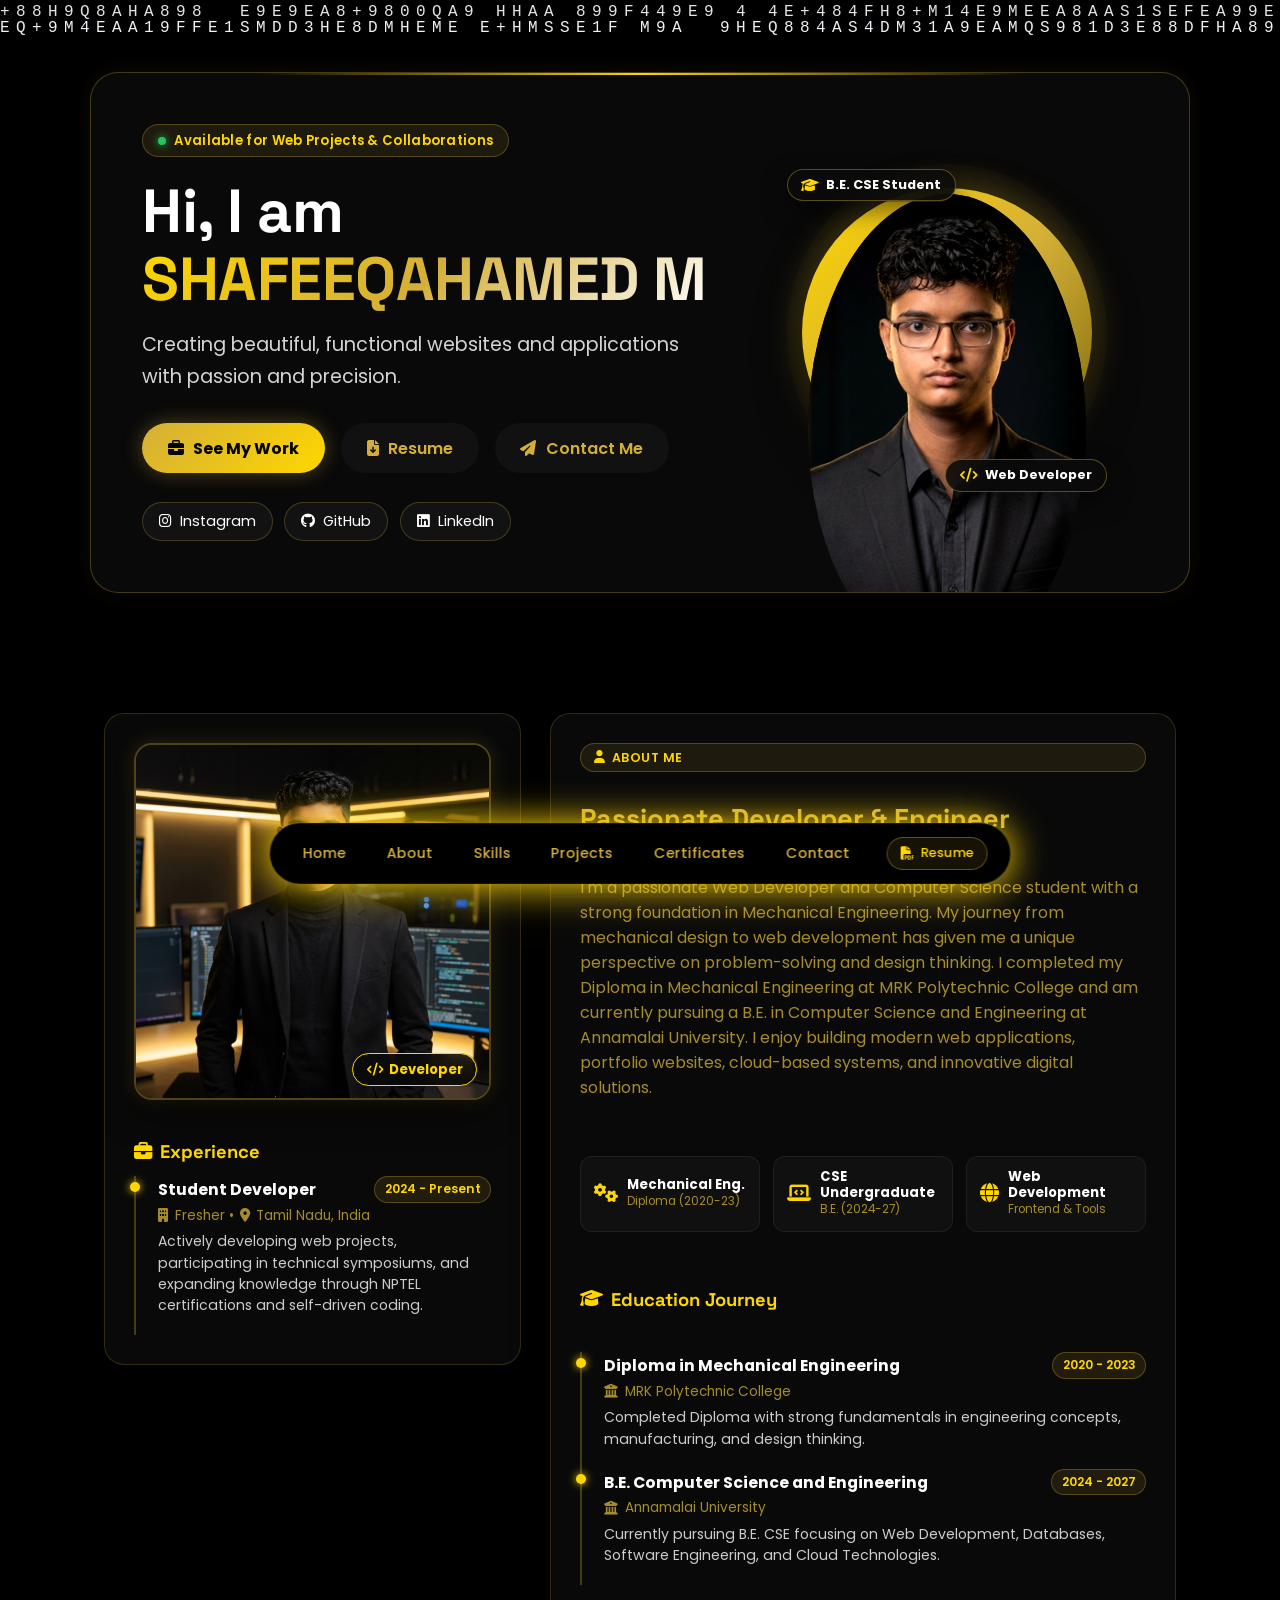
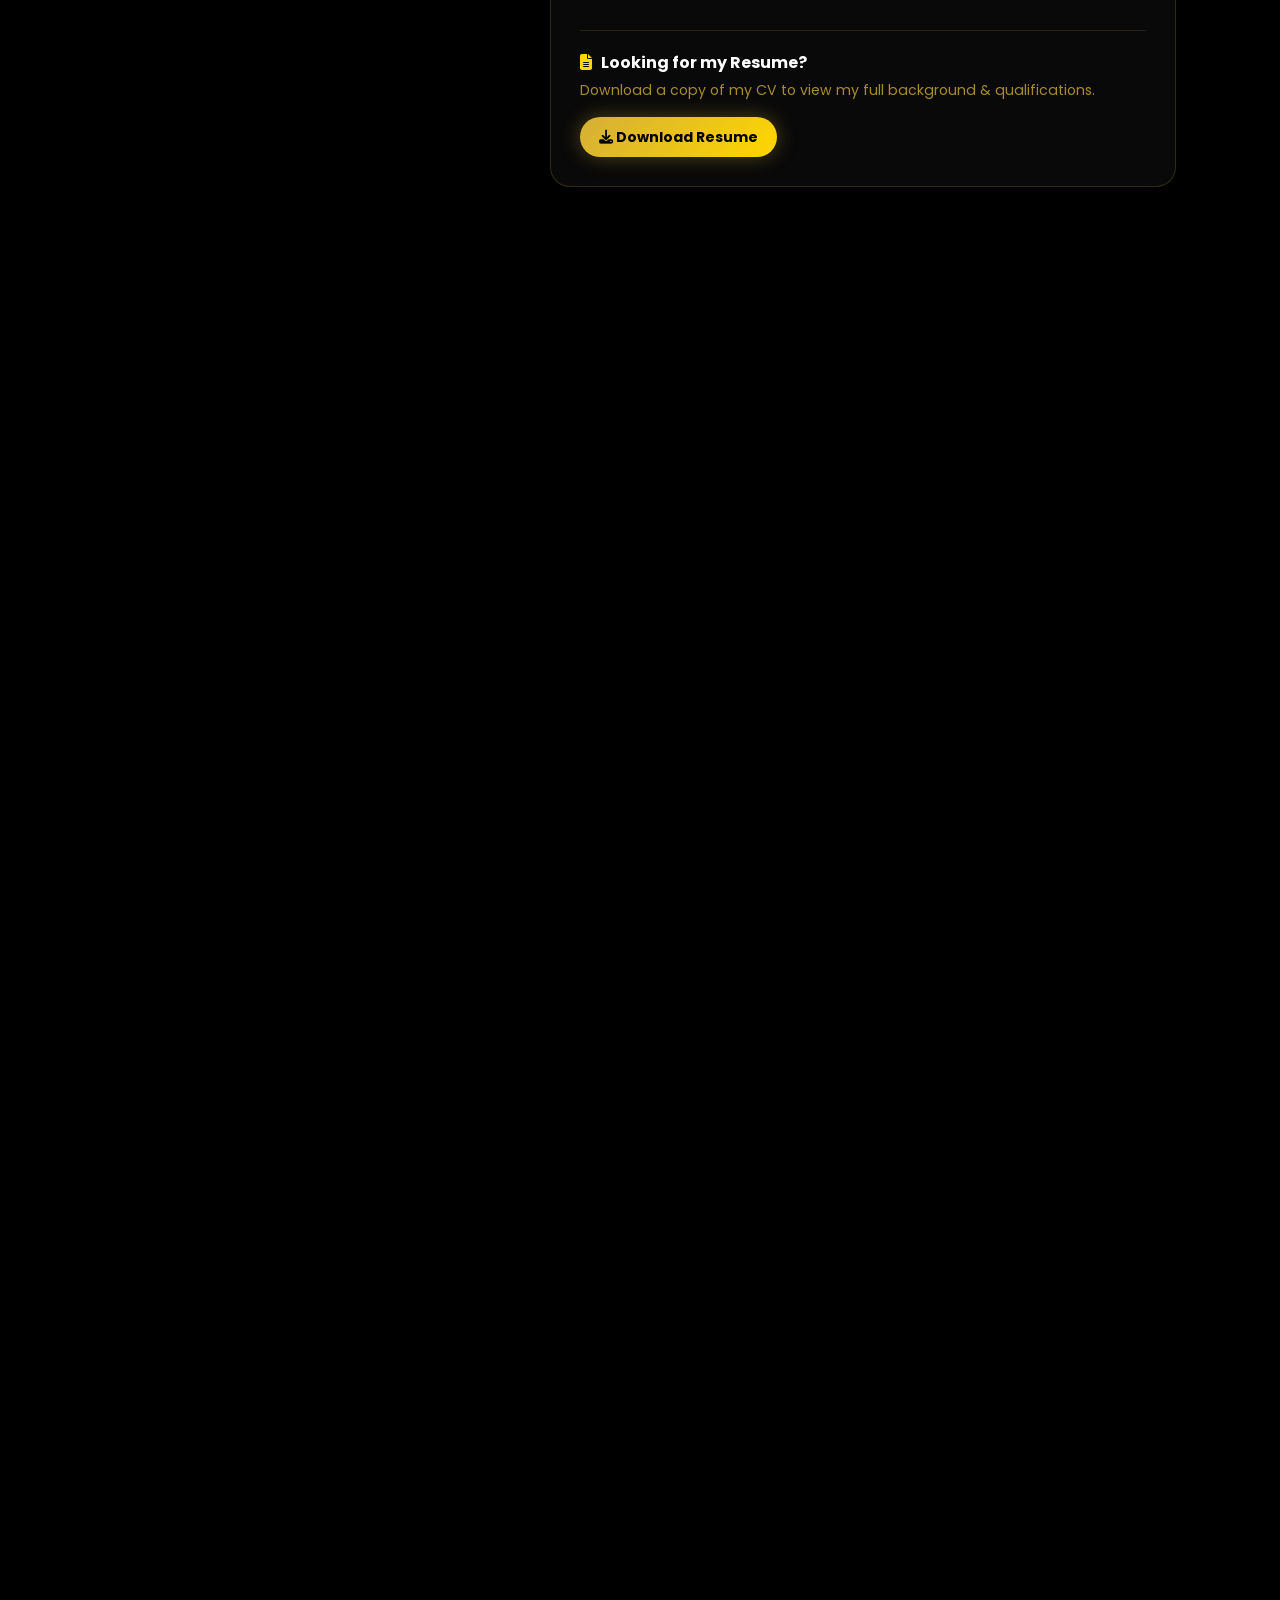
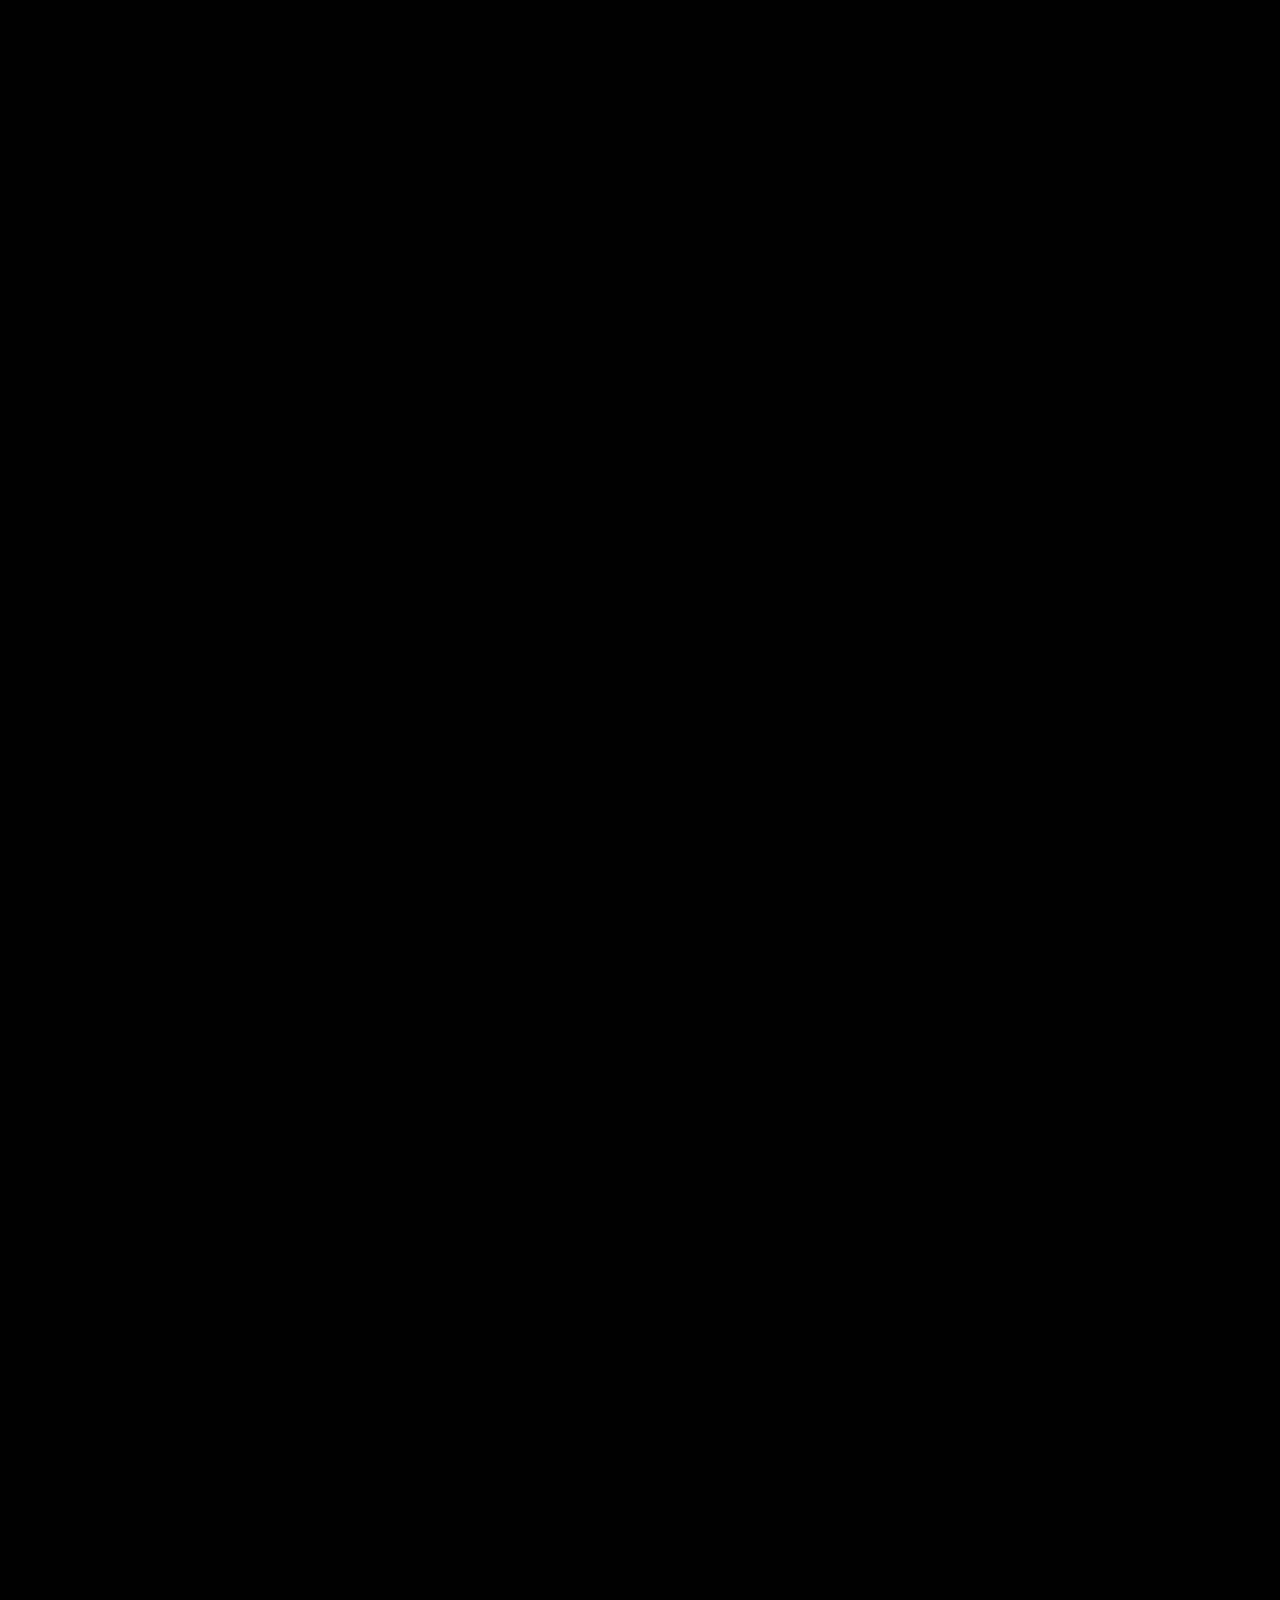
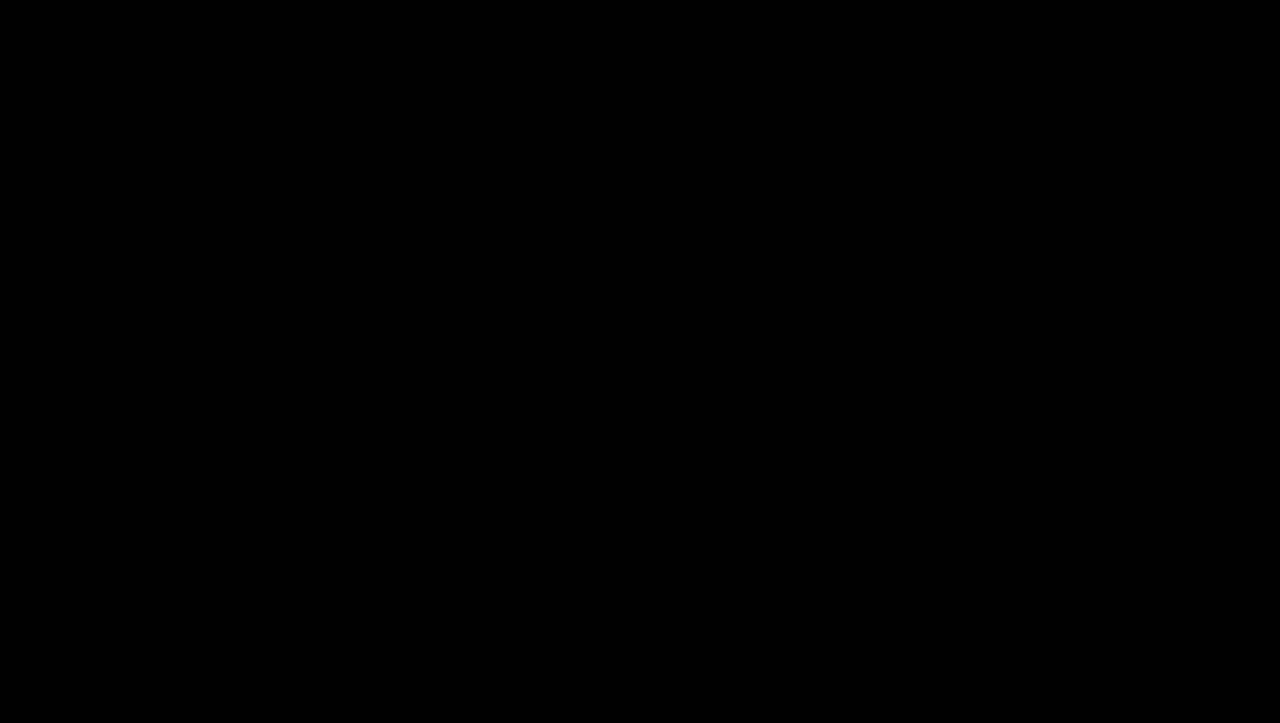
==== index.html @ 1a0f66f3 "Update index.html" ====
<!doctype html>
<html lang="en">

<head>
    <meta charset="UTF-8" />
    <meta name="viewport" content="width=device-width, initial-scale=1.0" />
    <title>ShafeeqAhamed M Portfolio</title>
    <meta name="google-site-verification" content="tPDEEIM07uCY6uw4BFG9kpHrJu0hHAsqkiKpwEUIcqI" />
    <meta name="google-site-verification" content="no1aKms62pz6EzUmzYEURxf6JJu2pDOgatagb7ZUG1Y" />
    <meta name="google-site-verification" content="hSOqNk-DcUxr4Qm7s7BedSXdNd16fRdUaFH-PpVyALU" />
    <meta name="description" content="Shafeeq Ahamed M - B.E. CSE student at Annamalai University. Passionate about web development, software engineering, and creative tech projects.">
    <meta name="author" content="ShafeeqAhamed M">
    <link rel="icon" href="shafeeq.jpeg" type="image/x-icon" />
    <link rel="preconnect" href="https://fonts.googleapis.com" />
    <link rel="preconnect" href="https://fonts.gstatic.com" crossorigin />
    <link rel="preconnect" href="https://cdnjs.cloudflare.com" crossorigin />

    <link rel="preload" as="style"
        href="https://fonts.googleapis.com/css2?family=Poppins:wght@400;500;600;700&family=Space+Grotesk:wght@500;700&display=swap"
        onload="this.onload=null;this.rel='stylesheet'" />
    <noscript>
        <link rel="stylesheet"
            href="https://fonts.googleapis.com/css2?family=Poppins:wght@400;500;600;700&family=Space+Grotesk:wght@500;700&display=swap" />
    </noscript>

    <link rel="stylesheet" href="https://cdnjs.cloudflare.com/ajax/libs/font-awesome/6.5.2/css/all.min.css" />
    <link rel="stylesheet" href="assets/css/styles.css" />
    <script>
        document.addEventListener('contextmenu', function (e) {
            e.preventDefault();
        });
        document.addEventListener('keydown', function (e) {
            if (e.ctrlKey && e.key.toLowerCase() === 'u') {
                e.preventDefault();
                return false;
            }
            if (e.key === 'F12') {
                e.preventDefault();
                return false;
            }
            if (e.ctrlKey && e.shiftKey && ['i', 'j', 'c'].includes(e.key.toLowerCase())) {
                e.preventDefault();
                return false;
            }
        });
    </script>
</head>

<body class="bottom-nav">

    <canvas id="Matrix" class="matrix-canvas" aria-hidden="true"></canvas>
    <script>
        (() => {
            const canvas = document.getElementById("Matrix");
            if (!canvas) return;

            const context = canvas.getContext("2d");
            if (!context) return;

            const prefersReducedMotion = window.matchMedia
                ? window.matchMedia("(prefers-reduced-motion: reduce)")
                : null;
            if (prefersReducedMotion?.matches) return;

            const latin = "SHAFEEQAHAMED M";
            const nums = "+91 8489481039";
            const alphabet = latin + nums;

            const fontSize = 16;
            let columns = 0;
            let rainDrops = [];

            let rafId = 0;
            let running = false;
            let lastFrameMs = 0;
            const frameIntervalMs = 33; // ~30fps

            const resizeCanvas = () => {
                canvas.width = window.innerWidth;
                canvas.height = window.innerHeight;
                columns = Math.floor(canvas.width / fontSize);
                rainDrops = new Array(columns).fill(1);
            };

            const draw = (now) => {
                if (!running) return;
                rafId = requestAnimationFrame(draw);
                if (now - lastFrameMs < frameIntervalMs) return;
                lastFrameMs = now;

                context.fillStyle = "rgba(0, 0, 0, 0.05)";
                context.fillRect(0, 0, canvas.width, canvas.height);

                context.fillStyle = "rgb(241, 239, 247)";
                context.font = `${fontSize}px monospace`;

                for (let i = 0; i < rainDrops.length; i += 1) {
                    const text = alphabet.charAt((Math.random() * alphabet.length) | 0);
                    context.fillText(text, i * fontSize, rainDrops[i] * fontSize);

                    if (rainDrops[i] * fontSize > canvas.height && Math.random() > 0.975) {
                        rainDrops[i] = 0;
                    }
                    rainDrops[i] += 1;
                }
            };

            const start = () => {
                if (running) return;
                if (document.hidden) return;
                if (prefersReducedMotion?.matches) return;
                running = true;
                lastFrameMs = performance.now();
                rafId = requestAnimationFrame(draw);
            };

            const stop = () => {
                running = false;
                if (rafId) cancelAnimationFrame(rafId);
                rafId = 0;
            };

            resizeCanvas();
            window.addEventListener("resize", resizeCanvas, { passive: true });
            document.addEventListener("visibilitychange", () => {
                if (document.hidden) stop();
                else start();
            });

            setTimeout(start, 0);
        })();
    </script>

    <header class="site-header site-header--bottom">
        <div class="container">
            <nav class="main-nav" style="background-color: black;">
                <div class="nav-links">
                    <a href="#home">Home</a>
                    <a href="#about">About</a>
                    <a href="#skills">Skills</a>
                    <a href="#projects">Projects</a>
                    <a href="#certificates">Certificates</a>
                    <a href="#contact">Contact</a>
                    <a href="shafeeqahamed.png" target="_blank" download="Shafeeq_Ahamed_Resume.png" class="btn btn-secondary nav-resume-btn">
                        <i class="fa-solid fa-file-pdf"></i> Resume
                    </a>
                </div>
            </nav>
        </div>
    </header>

    <main>
        <section id="home" class="container hero reveal">
            <article class="hero-card hero-glass-card">
                <div class="hero-grid">
                    <div class="hero-content-left">
                        <div class="hero-status-pill">
                            <span class="pulse-dot"></span> Available for Web Projects &amp; Collaborations
                        </div>
                        <h1 id="heroName" class="hero-title">Hi, I am <span class="gradient-text">SHAFEEQAHAMED M</span></h1>
                        <p id="heroIntro" class="hero-subtitle">
                            Creating beautiful, functional websites and applications with passion and precision.
                        </p>
                        <div class="hero-actions">
                            <a class="btn btn-primary btn-glow" href="#projects">
                                <i class="fa-solid fa-briefcase"></i> See My Work
                            </a>
                            <a class="btn btn-secondary" href="shafeeqahamed.png" target="_blank" download="Shafeeq_Ahamed_Resume.png">
                                <i class="fa-solid fa-file-arrow-down"></i> Resume
                            </a>
                            <a class="btn btn-secondary" href="#contact">
                                <i class="fa-solid fa-paper-plane"></i> Contact Me
                            </a>
                        </div>
                        <div id="socialLinks" class="social-list">
                            <a href="https://www.instagram.com/shafeeqahamedinfo?igsi=NGs3NzJpMG55OXl6" target="_blank" rel="noopener noreferrer">
                                <i class="fa-brands fa-instagram"></i> Instagram
                            </a>
                            <a href="https://github.com/shafeeqahamedinfo" target="_blank" rel="noopener noreferrer">
                                <i class="fa-brands fa-github"></i> GitHub
                            </a>
                            <a href="https://www.linkedin.com/in/shafeeqahamed-m-40b72a309/" target="_blank" rel="noopener noreferrer">
                                <i class="fa-brands fa-linkedin"></i> LinkedIn
                            </a>
                        </div>
                    </div>

                    <div class="hero-avatar-wrapper">
                        <div class="floating-badge badge-top-left">
                            <i class="fa-solid fa-graduation-cap"></i> B.E. CSE Student
                        </div>
                        <div class="hero-avatar-frame">
                            <img id="profileImageHero" src="hero-profile.png" alt="Shafeeq Ahamed M" class="hero-avatar-img" loading="eager" />
                        </div>
                        <div class="floating-badge badge-bottom-right">
                            <i class="fa-solid fa-code"></i> Web Developer
                        </div>
                    </div>
                </div>
            </article>
        </section>

        <section id="about" class="section">
            <div class="container about-layout">
                <article class="info-card about-left-card reveal">
                    <div class="profile-frame">
                        <img id="profileImageAbout" class="profile-img" src="about-profile-v2.png" loading="lazy" alt="Shafeeq Ahamed M" />
                        <div class="profile-badge">
                            <i class="fa-solid fa-code"></i> Developer
                        </div>
                    </div>
                    
                    <div class="about-card-section">
                        <h3 class="sub-heading"><i class="fa-solid fa-briefcase"></i> Experience</h3>
                        <ul id="experienceTimeline" class="timeline">
                            <li>
                                <div class="timeline-header">
                                    <strong>Student Developer</strong>
                                    <span class="timeline-badge">2024 - Present</span>
                                </div>
                                <div class="timeline-meta"><i class="fa-solid fa-building"></i> Fresher • <i class="fa-solid fa-location-dot"></i> Tamil Nadu, India</div>
                                <p class="timeline-desc">Actively developing web projects, participating in technical symposiums, and expanding knowledge through NPTEL certifications and self-driven coding.</p>
                            </li>
                        </ul>
                    </div>
                </article>

                <article class="info-card about-right-card reveal">
                    <span class="page-category-tag"><i class="fa-solid fa-user"></i> About Me</span>
                    <h2>Passionate Developer &amp; Engineer</h2>
                    <p id="aboutText" class="section-intro">
                        I'm a passionate Web Developer and Computer Science student with a strong foundation in Mechanical Engineering. My journey from mechanical design to web development has given me a unique perspective on problem-solving and design thinking. I completed my Diploma in Mechanical Engineering at MRK Polytechnic College and am currently pursuing a B.E. in Computer Science and Engineering at Annamalai University. I enjoy building modern web applications, portfolio websites, cloud-based systems, and innovative digital solutions.
                    </p>

                    <div class="about-highlights-grid">
                        <div class="highlight-item">
                            <i class="fa-solid fa-gears"></i>
                            <div>
                                <span class="highlight-title">Mechanical Eng.</span>
                                <span class="highlight-sub">Diploma (2020-23)</span>
                            </div>
                        </div>
                        <div class="highlight-item">
                            <i class="fa-solid fa-laptop-code"></i>
                            <div>
                                <span class="highlight-title">CSE Undergraduate</span>
                                <span class="highlight-sub">B.E. (2024-27)</span>
                            </div>
                        </div>
                        <div class="highlight-item">
                            <i class="fa-solid fa-globe"></i>
                            <div>
                                <span class="highlight-title">Web Development</span>
                                <span class="highlight-sub">Frontend &amp; Tools</span>
                            </div>
                        </div>
                    </div>

                    <h3 class="sub-heading"><i class="fa-solid fa-graduation-cap"></i> Education Journey</h3>
                    <ul id="educationTimeline" class="timeline">
                        <li>
                            <div class="timeline-header">
                                <strong>Diploma in Mechanical Engineering</strong>
                                <span class="timeline-badge">2020 - 2023</span>
                            </div>
                            <div class="timeline-meta"><i class="fa-solid fa-building-columns"></i> MRK Polytechnic College</div>
                            <p class="timeline-desc">Completed Diploma with strong fundamentals in engineering concepts, manufacturing, and design thinking.</p>
                        </li>
                        <li>
                            <div class="timeline-header">
                                <strong>B.E. Computer Science and Engineering</strong>
                                <span class="timeline-badge">2024 - 2027</span>
                            </div>
                            <div class="timeline-meta"><i class="fa-solid fa-university"></i> Annamalai University</div>
                            <p class="timeline-desc">Currently pursuing B.E. CSE focusing on Web Development, Databases, Software Engineering, and Cloud Technologies.</p>
                        </li>
                    </ul>
                    <div class="resume-cta-box" style="margin-top: 1.8rem; padding-top: 1.2rem; border-top: 1px solid rgba(212, 175, 55, 0.15); display: flex; align-items: center; justify-content: space-between; gap: 1rem; flex-wrap: wrap;">
                        <div>
                            <h4 style="margin: 0 0 0.3rem; color: #fff; font-size: 1rem;"><i class="fa-solid fa-file-lines" style="color: var(--accent); margin-right: 0.4rem;"></i> Looking for my Resume?</h4>
                            <p style="margin: 0; color: var(--muted); font-size: 0.88rem;">Download a copy of my CV to view my full background &amp; qualifications.</p>
                        </div>
                        <a href="shafeeqahamed.png" target="_blank" download="Shafeeq_Ahamed_Resume.png" class="btn btn-primary btn-glow" style="padding: 0.6rem 1.2rem; font-size: 0.88rem;">
                            <i class="fa-solid fa-download"></i> Download Resume
                        </a>
                    </div>
                </article>
            </div>
        </section>

        <section id="skills" class="section">
            <div class="container">
                <div class="section-glass-card reveal">
                    <div class="section-header-wrap" style="margin-bottom: 2rem;">
                        <span class="page-category-tag"><i class="fa-solid fa-code"></i> Technical Stack</span>
                        <h2>Skills &amp; Expertise</h2>
                        <p class="section-intro">A curated list of technical skills, tools, and expertise I use to build modern applications.</p>
                    </div>
                    <div id="skillsGrid" class="grid">
                        <article class="card skill-card">
                            <div class="skill-card-top">
                                <div class="skill-icon"><i class="fa-brands fa-html5"></i></div>
                                <div class="skill-meta">
                                    <h3>HTML</h3>
                                    <span class="skill-badge">90%</span>
                                </div>
                            </div>
                            <div class="skill-progress">
                                <div class="skill-progress__bar" style="--fill: 90%;"></div>
                            </div>
                        </article>

                        <article class="card skill-card">
                            <div class="skill-card-top">
                                <div class="skill-icon"><i class="fa-brands fa-css3-alt"></i></div>
                                <div class="skill-meta">
                                    <h3>CSS</h3>
                                    <span class="skill-badge">75%</span>
                                </div>
                            </div>
                            <div class="skill-progress">
                                <div class="skill-progress__bar" style="--fill: 75%;"></div>
                            </div>
                        </article>

                        <article class="card skill-card">
                            <div class="skill-card-top">
                                <div class="skill-icon"><i class="fa-brands fa-js"></i></div>
                                <div class="skill-meta">
                                    <h3>JavaScript</h3>
                                    <span class="skill-badge">60%</span>
                                </div>
                            </div>
                            <div class="skill-progress">
                                <div class="skill-progress__bar" style="--fill: 60%;"></div>
                            </div>
                        </article>

                        <article class="card skill-card">
                            <div class="skill-card-top">
                                <div class="skill-icon"><i class="fa-solid fa-database"></i></div>
                                <div class="skill-meta">
                                    <h3>SQL</h3>
                                    <span class="skill-badge">50%</span>
                                </div>
                            </div>
                            <div class="skill-progress">
                                <div class="skill-progress__bar" style="--fill: 50%;"></div>
                            </div>
                        </article>

                        <article class="card skill-card">
                            <div class="skill-card-top">
                                <div class="skill-icon"><i class="fa-brands fa-github"></i></div>
                                <div class="skill-meta">
                                    <h3>Git &amp; GitHub</h3>
                                    <span class="skill-badge">80%</span>
                                </div>
                            </div>
                            <div class="skill-progress">
                                <div class="skill-progress__bar" style="--fill: 80%;"></div>
                            </div>
                        </article>

                        <article class="card skill-card">
                            <div class="skill-card-top">
                                <div class="skill-icon"><i class="fa-brands fa-python"></i></div>
                                <div class="skill-meta">
                                    <h3>Python</h3>
                                    <span class="skill-badge">70%</span>
                                </div>
                            </div>
                            <div class="skill-progress">
                                <div class="skill-progress__bar" style="--fill: 70%;"></div>
                            </div>
                        </article>

                        <article class="card skill-card">
                            <div class="skill-card-top">
                                <div class="skill-icon"><i class="fa-brands fa-bootstrap"></i></div>
                                <div class="skill-meta">
                                    <h3>Bootstrap</h3>
                                    <span class="skill-badge">70%</span>
                                </div>
                            </div>
                            <div class="skill-progress">
                                <div class="skill-progress__bar" style="--fill: 70%;"></div>
                            </div>
                        </article>

                        <article class="card skill-card">
                            <div class="skill-card-top">
                                <div class="skill-icon"><i class="fa-brands fa-php"></i></div>
                                <div class="skill-meta">
                                    <h3>PHP</h3>
                                    <span class="skill-badge">70%</span>
                                </div>
                            </div>
                            <div class="skill-progress">
                                <div class="skill-progress__bar" style="--fill: 70%;"></div>
                            </div>
                        </article>

                        <article class="card skill-card">
                            <div class="skill-card-top">
                                <div class="skill-icon"><i class="fa-solid fa-server"></i></div>
                                <div class="skill-meta">
                                    <h3>MySQL</h3>
                                    <span class="skill-badge">60%</span>
                                </div>
                            </div>
                            <div class="skill-progress">
                                <div class="skill-progress__bar" style="--fill: 60%;"></div>
                            </div>
                        </article>
                    </div>
                </div>
            </div>
        </section>

        <section id="projects" class="section">
            <div class="container">
                <div class="section-glass-card reveal">
                    <div class="section-header-wrap" style="margin-bottom: 2rem;">
                        <span class="page-category-tag"><i class="fa-solid fa-briefcase"></i> Portfolio</span>
                        <h2>Featured Projects</h2>
                        <p class="section-intro">Selected projects with description, tech stack, and links to live demos and source code.</p>
                    </div>
                    <div id="projectsGrid" class="grid">
                       
                       
                        <a href="project.html?id=4" class="card">
                            <img src="assets/image porject/compsem/compsem (19).png" loading="lazy" decoding="async" alt="COMPSEM '26">
                            <h3>COMPSEM '26</h3>
                            <p>University Symposium Management Platform</p>
                            <span class="card-link">View Project Details <i class="fa-solid fa-arrow-right"></i></span>
                        </a>
                        <a href="project.html?id=5" class="card">
                            <img src="assets/image porject/pwms/pwms (2).png" loading="lazy" decoding="async" alt="Product & Warehouse Management System">
                            <h3>Product & Warehouse Management System</h3>
                            <p>Efficient management solution for products and inventory</p>
                            <span class="card-link">View Project Details <i class="fa-solid fa-arrow-right"></i></span>
                        </a>
                         <a href="project.html?id=3" class="card">
                            <img src="assets/image porject/billing/billing project (3).png" loading="lazy" decoding="async" alt="Billing Software">
                            <h3>Billing Software</h3>
                            <p>GST billing and inventory system</p>
                            <span class="card-link">View Project Details <i class="fa-solid fa-arrow-right"></i></span>
                        </a>
                         <a href="project.html?id=1" class="card">
                            <img src="assets/image porject/clone/clone (1).png", loading="lazy" decoding="async" alt="Cloud Store">
                            <h3>Cloud Store</h3>
                            <p>Cloud storage management platform</p>
                            <span class="card-link">View Project Details <i class="fa-solid fa-arrow-right"></i></span>
                        </a>
                        <a href="project.html?id=2" class="card">
                            <img src="assets/image porject/social/hub (7).png" loading="lazy" decoding="async" alt="Social Media Hub">
                            <h3>Social Media Hub</h3>
                            <p>Social networking platform</p>
                            <span class="card-link">View Project Details <i class="fa-solid fa-arrow-right"></i></span>
                        </a>
                    </div>
                </div>
            </div>
        </section>

        <section id="certificates" class="section">
            <div class="container">
                <div class="section-glass-card reveal">
                    <div class="section-header-wrap" style="margin-bottom: 2rem;">
                        <span class="page-category-tag"><i class="fa-solid fa-award"></i> Achievements</span>
                        <h2>Certifications &amp; Credentials</h2>
                        <p class="section-intro">Tap any certificate to open its full details and external verification link.</p>
                    </div>
                    <div id="certificatesGrid" class="grid">
                        <a href="certificate.html?id=2" class="card">
                            <img src="assets/Certifications/Social Networks (1)_page-0001.jpg" loading="lazy" decoding="async" alt="Social Networks">
                            <h3>Social Networks</h3>
                            <p>NPTEL Certification</p>
                            <span class="card-link">View Certificate Details <i class="fa-solid fa-arrow-right"></i></span>
                        </a>
                        <a href="certificate.html?id=1" class="card">
                            <img src="assets/Certifications/NPTEL26CS55S95310080204640062_page-0001.jpg" loading="lazy" decoding="async" alt="Cloud Computing">
                            <h3>Cloud Computing</h3>
                            <p>NPTEL Certification</p>
                            <span class="card-link">View Certificate Details <i class="fa-solid fa-arrow-right"></i></span>
                        </a>
                        
                    </div>
                </div>
            </div>
        </section>

        <section id="contact" class="section">
            <div class="container">
                <div class="hero-card hero-glass-card" style="margin-bottom: 2rem;">
                    <span class="page-category-tag"><i class="fa-solid fa-paper-plane"></i> Get In Touch</span>
                    <h2>Let's Work Together</h2>
                    <p class="section-intro">Have a project in mind, a query, or an opportunity? Feel free to reach out directly or send a message below.</p>
                </div>

                <div class="contact-layout">
                    <article class="info-card contact-info-card reveal">
                        <div class="contact-card-header">
                            <h3>Contact Information</h3>
                            <p>Reach out through any of these channels.</p>
                        </div>

                        <div class="contact-methods">
                            <div class="contact-item">
                                <div class="contact-icon"><i class="fa-solid fa-envelope"></i></div>
                                <div class="contact-text">
                                    <label>Email</label>
                                    <a id="contactEmail" href="mailto:m.shafeeqahamed2004@gmail.com">m.shafeeqahamed2004@gmail.com</a>
                                </div>
                            </div>

                            <div class="contact-item">
                                <div class="contact-icon"><i class="fa-solid fa-phone"></i></div>
                                <div class="contact-text">
                                    <label>Phone</label>
                                    <a id="contactPhone" href="tel:+918489481039">+91 8489481039</a>
                                </div>
                            </div>

                            <div class="contact-item">
                                <div class="contact-icon"><i class="fa-solid fa-location-dot"></i></div>
                                <div class="contact-text">
                                    <label>Location</label>
                                    <span id="contactLocation">Tamil Nadu, India</span>
                                </div>
                            </div>
                        </div>

                        <div class="contact-social-wrap">
                            <h4>Connect On Social</h4>
                            <div id="socialLinksContact" class="social-list">
                                <a href="https://www.instagram.com/shafeeqahamedinfo?igsi=NGs3NzJpMG55OXl6" target="_blank" rel="noopener noreferrer">
                                    <i class="fa-brands fa-instagram"></i> Instagram
                                </a>
                                <a href="https://github.com/shafeeqahamedinfo" target="_blank" rel="noopener noreferrer">
                                    <i class="fa-brands fa-github"></i> GitHub
                                </a>
                                <a href="https://www.linkedin.com/in/shafeeqahamed-m-40b72a309/" target="_blank" rel="noopener noreferrer">
                                    <i class="fa-brands fa-linkedin"></i> LinkedIn
                                </a>
                            </div>
                        </div>
                    </article>

                    <article class="form-card contact-form-card reveal">
                        <div class="contact-card-header">
                            <h3>Send a Message</h3>
                            <p>Fill in the form below and I'll get back to you promptly.</p>
                        </div>

                        <form id="contactForm" action="https://api.web3forms.com/submit" method="POST" novalidate>
                            <input type="hidden" name="access_key" value="8d404da1-45dc-47c2-ac0d-20c1fcf7dc6d" />
                            <div class="form-grid">
                                <div class="input-wrap">
                                    <label for="name"><i class="fa-solid fa-user"></i> Full Name</label>
                                    <input id="name" name="name" type="text" placeholder="John Doe" required />
                                </div>
                                <div class="input-wrap">
                                    <label for="email"><i class="fa-solid fa-at"></i> Email Address</label>
                                    <input id="email" name="email" type="email" placeholder="john@example.com" required />
                                </div>
                                <div class="input-wrap">
                                    <label for="phone"><i class="fa-solid fa-phone"></i> Phone Number</label>
                                    <input id="phone" name="phone" type="tel" placeholder="+91 00000 00000" required />
                                </div>
                                <div class="input-wrap">
                                    <label for="subject"><i class="fa-solid fa-pen-nib"></i> Subject</label>
                                    <input id="subject" name="subject" type="text" placeholder="Project Inquiry" required />
                                </div>
                            </div>
                            <div class="input-wrap">
                                <label for="message"><i class="fa-solid fa-comment"></i> Your Message</label>
                                <textarea id="message" name="message" placeholder="Type your message here..." required></textarea>
                            </div>
                            <button class="btn btn-primary btn-submit-message" type="submit">
                                Send Message <i class="fa-solid fa-paper-plane"></i>
                            </button>
                            <p id="formStatus" class="status" aria-live="polite"></p>
                        </form>
                    </article>
                </div>
            </div>
        </section>
    </main>

    <script src="assets/js/dataService.js"></script>
    <script src="assets/js/skillRenderer.js"></script>
    <script src="assets/js/main.js"></script>
</body>

</html>
---- assets/css/styles.css ----
:root {
  /* Background */
  --bg: #000000;
  --surface: #0a0a0a;
  --surface-alt: #111111;

  /* Gold Theme */
  --primary: #d4af37;        /* classic gold */
  --primary-dark: #b8962e;
  --accent: #ffd700;         /* bright gold highlight */

  /* Text */
  --text: #d4af37;           /* gold text */
  --muted: #a68c2a;          /* soft gold */

  /* UI */
  --border: #1f1f1f;

  /* Design */
  --radius: 14px;
  --radius-sm: 8px;

  /* Elegant shadow */
  --shadow: 0 10px 40px rgba(212, 175, 55, 0.15);

  /* Layout */
  --container: 1120px;

  /* Smooth feel */
  --transition: 0.3s ease;
}

* {
  box-sizing: border-box;
}

html {
  scroll-behavior: smooth;
  overflow-x: hidden;
}

@supports (overflow-x: clip) {
  html {
    overflow-x: clip;
  }
}

body {
  margin: 0;
  font-family: "Poppins", "Segoe UI", sans-serif;
  color: var(--text);
  background: black;
  min-height: 100vh;
  min-height: 100dvh;
  position: relative;
  overflow-x: hidden;
  width: 100%;
}

body.bottom-nav {
  padding-bottom: calc(120px + env(safe-area-inset-bottom, 0px));
}


html {
  scroll-padding-top: 96px;
}
.matrix-canvas {
  position: fixed;
  inset: 0;
  width: 100vw;
  height: 100vh;
  z-index: 0;
  pointer-events: none;
  background: #000;
}

@supports (overflow-x: clip) {
  body {
    overflow-x: clip;
  }
}

/* Dragon Background Animation */
#dragon-bg {
  position: fixed;
  top: 0;
  left: 0;
  width: 100%;
  height: 100%;
  z-index: 1;
  pointer-events: none;
  opacity: 0.6;
  filter: sepia(20%);
}

main > section,
.footer {
  content-visibility: auto;
  contain-intrinsic-size: 1px 900px;
}

body > header,
body > main,
body > footer {
  position: relative;
  z-index: 10;
}

a {
  color: inherit;
  text-decoration: none;
}

img {
  max-width: 100%;
  display: block;
}

.container {
  width: 100%;
  max-width: var(--container);
  margin-inline: auto;
  padding-inline: clamp(1rem, 4vw, 1.5rem);
}

header.site-header {
  position: sticky;
  top: 0;
  z-index: 100;
  border-bottom: 1px solid rgba(52, 131, 221, 0.55);
  backdrop-filter: blur(10px);
  background-color: rgba(10, 10, 10, 0.8);
}

nav.main-nav {
  display: flex;
  align-items: center;
  justify-content: space-between;
  gap: 1rem;
  flex-wrap: wrap;
  min-width: 0;
  padding: 0.95rem 0;
}

.brand {
  font-family: "Space Grotesk", sans-serif;
  font-size: 1.1rem;
  font-weight: 700;
  letter-spacing: 0.5px;
  max-width: 100%;
  overflow-wrap: anywhere;
}

.nav-links {
  display: flex;
  align-items: center;
  gap: 1rem;
  flex-wrap: wrap;
  min-width: 0;
}

.nav-links .btn {
  padding: 0.55rem 1rem;
}

/* Bottom-center glass navbar (index only) */
header.site-header.site-header--bottom {
  position: fixed;
  top: auto;
  bottom: calc(16px + env(safe-area-inset-bottom, 0px));
  left: 50%;
  transform: translateX(-50%);
  width: max-content;
  border-bottom: 0;
  background: transparent;
  backdrop-filter: none;
}

header.site-header.site-header--bottom .container {
  width: auto;
  max-width: none;
  margin: 0;
  padding: 0;
}

header.site-header.site-header--bottom nav.main-nav {
  padding: 0.75rem 1.35rem;
  border-radius: 999px;
  flex-wrap: nowrap;
  justify-content: center;

  background-color: var(--surface);
  background-color: color-mix(in srgb, var(--surface) 88%, transparent);
  border: 1px solid var(--border);
  border-color: color-mix(in srgb, var(--border) 65%, transparent);
  backdrop-filter: blur(15px);

  box-shadow: var(--shadow);
  filter: drop-shadow(0 0 18px var(--accent));
}

header.site-header.site-header--bottom .brand {
  color: var(--accent);
  text-decoration: none;
  margin-right: 0.25rem;
}

header.site-header.site-header--bottom .nav-links {
  flex-wrap: nowrap;
  gap: 1.25rem;
}

header.site-header.site-header--bottom .nav-links a {
  color: var(--text);
  text-decoration: none;
  font-size: 0.9rem;
  position: relative;
  transition: 0.3s;
  white-space: nowrap;
}

header.site-header.site-header--bottom .nav-links a::after {
  content: "";
  position: absolute;
  left: 0;
  bottom: -5px;
  width: 0%;
  height: 2px;
  background: var(--accent);
  transition: 0.3s;
}

header.site-header.site-header--bottom .nav-links a:hover {
  color: var(--accent);
}

header.site-header.site-header--bottom .nav-links a:hover::after {
  width: 100%;
}

@media (max-width: 768px) {
  body.bottom-nav {
    padding-bottom: calc(200px + env(safe-area-inset-bottom, 0px));
  }

  header.site-header.site-header--bottom {
    bottom: calc(12px + env(safe-area-inset-bottom, 0px));
    width: calc(100% - 24px);
  }

  header.site-header.site-header--bottom nav.main-nav {
    width: 100%;
    border-radius: var(--radius);
    flex-direction: column;
    gap: 0.65rem;
    padding: 0.9rem 1rem;
  }

  header.site-header.site-header--bottom .nav-links {
    width: 100%;
    flex-wrap: wrap;
    justify-content: center;
    overflow-x: visible;
    gap: 0.85rem;
  }

  header.site-header.site-header--bottom .nav-links a {
    font-size: 0.85rem;
  }
}

.nav-links a {
  padding: 0.45rem 0.65rem;
  border-radius: var(--radius-sm);
  color: var(--muted);
  font-weight: 500;
  transition: background-color var(--transition), color var(--transition);
}

.nav-resume-btn {
  padding: 0.35rem 0.85rem !important;
  font-size: 0.82rem !important;
  border-radius: 999px !important;
  border: 1px solid rgba(212, 175, 55, 0.4) !important;
  color: var(--accent) !important;
  background: rgba(212, 175, 55, 0.1) !important;
  display: inline-flex !important;
  align-items: center !important;
  gap: 0.4rem !important;
  margin-left: 0.4rem;
}

.nav-resume-btn:hover {
  background: rgba(212, 175, 55, 0.25) !important;
  color: #ffffff !important;
  border-color: var(--accent) !important;
  transform: translateY(-1px);
}

.nav-links a:hover,
.nav-links a:focus-visible {
  color: var(--primary-dark);
  background-color: rgba(14, 116, 144, 0.11);
}

.btn {
  border: 0;
  cursor: pointer;
  border-radius: 999px;
  font-weight: 600;
  padding: 0.7rem 1.2rem;
  transition: transform var(--transition), box-shadow var(--transition), background-color var(--transition);
}

.btn:active {
  transform: translateY(1px);
}

.btn-primary {
  background-color: var(--primary);
  color: #fff;
  box-shadow: 0 10px 26px rgba(14, 116, 144, 0.3);
}

.btn-primary:hover,
.btn-primary:focus-visible {
  background-color: var(--primary-dark);
}

.btn-secondary {
  background-color: var(--surface-alt);
  color: var(--text);
}

.section {
  padding: 5rem 0 3rem;
}

.section h2 {
  margin: 0 0 1.4rem;
  font-size: clamp(1.7rem, 2vw, 2.3rem);
  font-family: "Space Grotesk", sans-serif;
}

.section-intro {
  margin-top: 0;
  color: var(--muted);
  max-width: 70ch;
}

.hero {
  padding: 4.5rem 0 2.5rem;
  display: grid;
  grid-template-columns: minmax(0, 1fr);
  gap: 1.8rem;
  align-items: center;
  justify-items: center;
}

.hero-card,
.info-card,
.form-card,
.details-card,
.admin-card {
  background: var(--surface);
  border-radius: var(--radius);
  border: 1px solid var(--border);
  box-shadow: var(--shadow);
}

/* Full Section Glassmorphism Wrapper */
.section-glass-card {
  padding: clamp(1.8rem, 3.5vw, 2.8rem);
  background: rgba(10, 10, 10, 0.65);
  backdrop-filter: blur(18px);
  border-radius: 24px;
  border: 1px solid rgba(212, 175, 55, 0.22);
  box-shadow: 0 20px 45px rgba(0, 0, 0, 0.5), 0 0 25px rgba(212, 175, 55, 0.03);
  position: relative;
  overflow: hidden;
}

.section-glass-card::before {
  content: "";
  position: absolute;
  top: 0;
  left: 0;
  right: 0;
  height: 2px;
  background: linear-gradient(90deg, transparent, var(--accent), transparent);
}

/* Redesigned Hero Glass Card with Profile Image */
.hero-glass-card {
  padding: clamp(2rem, 4vw, 3.5rem);
  width: 100%;
  max-width: 1100px;
  margin: 0 auto;
  background: rgba(12, 12, 12, 0.75);
  backdrop-filter: blur(20px);
  border-radius: 28px;
  border: 1px solid rgba(212, 175, 55, 0.3);
  box-shadow: 0 20px 50px rgba(0, 0, 0, 0.6), 0 0 30px rgba(212, 175, 55, 0.08);
  position: relative;
  overflow: hidden;
}

.hero-glass-card::before {
  content: "";
  position: absolute;
  top: 0;
  left: 50%;
  transform: translateX(-50%);
  width: 70%;
  height: 2px;
  background: linear-gradient(90deg, transparent, var(--accent), transparent);
}

.hero-grid {
  display: grid;
  grid-template-columns: 1.2fr 0.8fr;
  gap: 2.5rem;
  align-items: center;
  text-align: left;
}

.hero-content-left {
  display: flex;
  flex-direction: column;
  align-items: flex-start;
}

.hero-avatar-wrapper {
  position: relative;
  display: flex;
  justify-content: center;
  align-items: center;
  padding: 1.5rem 0.5rem;
  width: 100%;
  max-width: 320px;
  margin: 0 auto;
}

.hero-avatar-wrapper::before {
  content: "";
  position: absolute;
  inset: 0px;
  border-radius: 50%;
  background: radial-gradient(circle, rgba(212, 175, 55, 0.28) 0%, rgba(255, 215, 0, 0.05) 60%, transparent 80%);
  animation: auraPulse 4s infinite ease-in-out;
}

@keyframes auraPulse {
  0%, 100% { transform: scale(0.96); opacity: 0.7; }
  50% { transform: scale(1.05); opacity: 1; }
}

.hero-avatar-frame {
  width: clamp(210px, 23vw, 290px);
  height: clamp(210px, 23vw, 290px);
  aspect-ratio: 1 / 1;
  border-radius: 50%;
  padding: 6px;
  background: linear-gradient(135deg, #ffd700 0%, #d4af37 50%, rgba(255, 215, 0, 0.4) 100%);
  box-shadow: 0 18px 45px rgba(0, 0, 0, 0.7), 0 0 35px rgba(212, 175, 55, 0.4);
  position: relative;
  z-index: 2;
  transition: transform 0.4s ease, box-shadow 0.4s ease;
  margin: 0 auto;
}

.hero-avatar-frame:hover {
  transform: scale(1.04);
  box-shadow: 0 22px 50px rgba(0, 0, 0, 0.8), 0 0 45px rgba(255, 215, 0, 0.6);
}

.hero-avatar-img {
  width: 100%;
  height: 100%;
  border-radius: 50%;
  object-fit: cover;
  object-position: center 10%;
  display: block;
  background: #050505;
  filter: brightness(1.04) contrast(1.06) saturate(1.05);
}

.floating-badge {
  position: absolute;
  z-index: 3;
  padding: 0.4rem 0.85rem;
  border-radius: 999px;
  background: rgba(10, 10, 10, 0.9);
  backdrop-filter: blur(12px);
  border: 1px solid rgba(212, 175, 55, 0.4);
  color: #ffffff;
  font-size: 0.8rem;
  font-weight: 700;
  display: flex;
  align-items: center;
  gap: 0.45rem;
  box-shadow: 0 10px 25px rgba(0, 0, 0, 0.5);
  white-space: nowrap;
}

.floating-badge i {
  color: var(--accent);
  font-size: 0.88rem;
}

.badge-top-left {
  top: 5px;
  left: 0px;
}

.badge-bottom-right {
  bottom: 10px;
  right: 0px;
}

.hero-status-pill {
  display: inline-flex;
  align-items: center;
  gap: 0.5rem;
  padding: 0.35rem 0.95rem;
  border-radius: 999px;
  background: rgba(212, 175, 55, 0.1);
  border: 1px solid rgba(212, 175, 55, 0.3);
  color: var(--accent);
  font-size: 0.82rem;
  font-weight: 600;
  letter-spacing: 0.3px;
  margin-bottom: 1.2rem;
}

.pulse-dot {
  width: 8px;
  height: 8px;
  border-radius: 50%;
  background-color: #22c55e;
  box-shadow: 0 0 8px #22c55e;
  animation: pulseGlow 2s infinite;
}

@keyframes pulseGlow {
  0% { transform: scale(0.95); box-shadow: 0 0 0 0 rgba(34, 197, 94, 0.7); }
  70% { transform: scale(1); box-shadow: 0 0 0 8px rgba(34, 197, 94, 0); }
  100% { transform: scale(0.95); box-shadow: 0 0 0 0 rgba(34, 197, 94, 0); }
}

.hero-title {
  margin: 0 0 1rem;
  font-size: clamp(2.2rem, 5.5vw, 3.8rem);
  line-height: 1.12;
  font-family: "Space Grotesk", sans-serif;
  color: #ffffff;
  letter-spacing: -0.5px;
}

.gradient-text {
  background: linear-gradient(135deg, #ffd700 0%, #d4af37 50%, #ffffff 100%);
  -webkit-background-clip: text;
  -webkit-text-fill-color: transparent;
}

.hero-subtitle {
  color: #d4d4d4;
  margin: 0 auto 1.8rem;
  line-height: 1.7;
  font-size: clamp(1rem, 2vw, 1.2rem);
  max-width: 58ch;
}

.hero-actions {
  display: flex;
  gap: 1rem;
  flex-wrap: wrap;
  justify-content: center;
  margin-bottom: 1.8rem;
}

.hero-actions .btn {
  display: inline-flex;
  align-items: center;
  justify-content: center;
  gap: 0.6rem;
  padding: 0.8rem 1.6rem;
  font-size: 1rem;
  border-radius: 999px;
  transition: all 0.3s ease;
}

.btn-glow {
  background: linear-gradient(135deg, #d4af37 0%, #ffd700 100%);
  color: #000 !important;
  font-weight: 700;
  box-shadow: 0 0 20px rgba(212, 175, 55, 0.35);
}

.btn-glow:hover {
  transform: translateY(-2px);
  box-shadow: 0 0 30px rgba(255, 215, 0, 0.6);
}

.hero .social-list {
  display: flex;
  gap: 0.7rem;
  justify-content: center;
  flex-wrap: wrap;
}

.hero .social-list a {
  padding: 0.5rem 1rem;
  border-radius: 999px;
  background: rgba(255, 255, 255, 0.04);
  border: 1px solid rgba(212, 175, 55, 0.25);
  color: #ffffff;
  font-size: 0.9rem;
  display: inline-flex;
  align-items: center;
  gap: 0.5rem;
  transition: all 0.25s ease;
}

.hero .social-list a:hover {
  background: rgba(212, 175, 55, 0.18);
  border-color: var(--accent);
  color: var(--accent);
  transform: translateY(-2px);
}

.hero-photo {
  display: flex;
  align-items: flex-end;
  justify-content: center;
  overflow: hidden;
  min-height: clamp(300px, 42vw, 470px);
  padding: 0;
  background:
    linear-gradient(150deg, rgba(14, 116, 144, 0.9), rgba(21, 94, 117, 0.95)),
    radial-gradient(circle at right top, rgba(255, 255, 255, 0.2), transparent 45%);
  position: relative;
}

.hero-photo img {
  width: 100%;
  height: 100%;
  object-fit: cover;
  object-position: center top;
  opacity: 0.85;
}

#profileImageHero {
  min-height: clamp(300px, 42vw, 470px);
}

.grid {
  display: grid;
  grid-template-columns: repeat(3, minmax(0, 1fr));
  gap: 0.6rem;
}

/* Premium Glassmorphic Cards (Skills, Projects, Certificates) */
.card {
  padding: 1.25rem 1.35rem;
  background: rgba(12, 12, 12, 0.75);
  backdrop-filter: blur(16px);
  border-radius: 20px;
  border: 1px solid rgba(212, 175, 55, 0.22);
  box-shadow: 0 12px 35px rgba(0, 0, 0, 0.5), 0 0 20px rgba(212, 175, 55, 0.04);
  transition: transform 0.35s cubic-bezier(0.34, 1.56, 0.64, 1), border-color 0.35s ease, box-shadow 0.35s ease;
  display: flex;
  flex-direction: column;
  height: 100%;
  position: relative;
  overflow: hidden;
  text-decoration: none;
  color: inherit;
}

.card::before {
  content: "";
  position: absolute;
  top: 0;
  left: 0;
  right: 0;
  height: 2px;
  background: linear-gradient(90deg, transparent, var(--accent), transparent);
  opacity: 0;
  transition: opacity 0.35s ease;
}

.card:hover {
  transform: translateY(-6px);
  border-color: rgba(212, 175, 55, 0.5);
  box-shadow: 0 20px 45px rgba(0, 0, 0, 0.7), 0 0 30px rgba(212, 175, 55, 0.18);
}

.card:hover::before {
  opacity: 1;
}

.card img {
  border-radius: 12px;
  width: 100%;
  aspect-ratio: 16 / 10;
  object-fit: contain;
  background-color: #050505;
  margin-bottom: 0.8rem;
  border: 1px solid rgba(255, 255, 255, 0.08);
  transition: transform 0.4s ease;
}

.card:hover img {
  transform: scale(1.03);
}

.card h3 {
  margin: 0.2rem 0 0.4rem;
  font-family: "Space Grotesk", sans-serif;
  font-size: 1.15rem;
  font-weight: 700;
  color: #ffffff;
  letter-spacing: 0.2px;
}

.card p {
  margin: 0 0 0.8rem;
  color: #cccccc;
  line-height: 1.5;
  font-size: 0.9rem;
  flex-grow: 1;
}

.card small,
.card-link {
  display: inline-flex;
  align-items: center;
  gap: 0.4rem;
  margin-top: auto;
  padding-top: 0.5rem;
  color: var(--accent);
  font-weight: 700;
  font-size: 0.88rem;
  font-family: "Space Grotesk", sans-serif;
  transition: color 0.2s ease, transform 0.2s ease;
}

.card:hover small,
.card:hover .card-link {
  color: #ffd700;
  transform: translateX(4px);
}

/* Redesigned Premium Skill Cards */
.skill-card {
  padding: 1.25rem 1.4rem;
  background: rgba(12, 12, 12, 0.75);
  backdrop-filter: blur(14px);
  border-radius: 18px;
  border: 1px solid rgba(212, 175, 55, 0.2);
  box-shadow: 0 10px 30px rgba(0, 0, 0, 0.4), 0 0 15px rgba(212, 175, 55, 0.03);
  transition: transform 0.35s cubic-bezier(0.34, 1.56, 0.64, 1), border-color 0.35s ease, box-shadow 0.35s ease;
  display: flex;
  flex-direction: column;
  justify-content: space-between;
  position: relative;
  overflow: hidden;
}

.skill-card::before {
  content: "";
  position: absolute;
  top: 0;
  left: 0;
  right: 0;
  height: 2px;
  background: linear-gradient(90deg, transparent, var(--accent), transparent);
  opacity: 0;
  transition: opacity 0.35s ease;
}

.skill-card:hover {
  transform: translateY(-6px);
  border-color: rgba(212, 175, 55, 0.5);
  box-shadow: 0 18px 40px rgba(0, 0, 0, 0.6), 0 0 25px rgba(212, 175, 55, 0.15);
}

.skill-card:hover::before {
  opacity: 1;
}

.skill-card-top {
  display: flex;
  align-items: center;
  gap: 1rem;
  margin-bottom: 0.9rem;
}

.skill-icon {
  display: inline-flex;
  justify-content: center;
  align-items: center;
  width: 3.2rem;
  height: 3.2rem;
  flex-shrink: 0;
  border-radius: 14px;
  background: linear-gradient(135deg, rgba(212, 175, 55, 0.18), rgba(255, 215, 0, 0.05));
  border: 1px solid rgba(212, 175, 55, 0.3);
  color: var(--accent);
  font-size: 1.5rem;
  box-shadow: inset 0 0 12px rgba(212, 175, 55, 0.1);
  transition: transform 0.3s ease, border-color 0.3s ease, box-shadow 0.3s ease;
}

.skill-icon i,
.skill-icon svg {
  font-style: normal;
  line-height: 1;
  display: inline-block;
}

.skill-card:hover .skill-icon {
  transform: scale(1.08) rotate(3deg);
  border-color: var(--accent);
  box-shadow: 0 0 18px rgba(255, 215, 0, 0.3);
}

.skill-meta {
  flex-grow: 1;
  display: flex;
  align-items: center;
  justify-content: space-between;
  gap: 0.5rem;
}

.skill-card h3 {
  margin: 0;
  font-family: "Space Grotesk", sans-serif;
  font-size: 1.1rem;
  font-weight: 700;
  color: #ffffff;
  letter-spacing: 0.3px;
}

.skill-badge {
  padding: 0.25rem 0.6rem;
  border-radius: 999px;
  background: rgba(212, 175, 55, 0.12);
  border: 1px solid rgba(212, 175, 55, 0.3);
  color: var(--accent);
  font-size: 0.8rem;
  font-weight: 700;
  font-family: "Space Grotesk", sans-serif;
  white-space: nowrap;
}

.skill-progress {
  display: flex;
  flex-direction: column;
  gap: 0.4rem;
  margin-top: auto;
}

.skill-progress__bar {
  width: 100%;
  height: 0.6rem;
  border-radius: 999px;
  background: rgba(255, 255, 255, 0.06);
  border: 1px solid rgba(255, 255, 255, 0.08);
  position: relative;
  overflow: hidden;
}

.skill-progress__bar::after {
  content: "";
  position: absolute;
  top: 0;
  left: 0;
  bottom: 0;
  width: var(--fill, 0%);
  border-radius: 999px;
  background: linear-gradient(90deg, #d4af37 0%, #ffd700 70%, #ffffff 100%);
  box-shadow: 0 0 12px rgba(255, 215, 0, 0.5);
  transition: width 0.8s cubic-bezier(0.25, 1, 0.5, 1);
}

.skill-tools,
.skill-details {
  color: var(--muted);
  font-size: 0.85rem;
  line-height: 1.5;
}

/* Redesigned About & Timeline Section */
.about-layout {
  display: grid;
  grid-template-columns: 1fr 1.5fr;
  gap: 1.8rem;
  align-items: start;
}

.about-left-card,
.about-right-card {
  padding: 1.8rem;
  background: rgba(12, 12, 12, 0.75);
  backdrop-filter: blur(16px);
  border-radius: 20px;
  border: 1px solid rgba(212, 175, 55, 0.2);
  box-shadow: 0 15px 35px rgba(0, 0, 0, 0.5), 0 0 20px rgba(212, 175, 55, 0.03);
  position: relative;
  overflow: hidden;
  display: flex;
  flex-direction: column;
  justify-content: flex-start;
  gap: 1rem;
}

.profile-frame {
  position: relative;
  border-radius: 18px;
  overflow: hidden;
  border: 2px solid rgba(212, 175, 55, 0.35);
  margin-bottom: 0.5rem;
  box-shadow: 0 12px 35px rgba(0, 0, 0, 0.6), 0 0 20px rgba(212, 175, 55, 0.2);
  animation: floatProfileFrame 5s ease-in-out infinite;
  transition: transform 0.4s ease, box-shadow 0.4s ease, border-color 0.4s ease;
}

@keyframes floatProfileFrame {
  0%, 100% {
    transform: translateY(0px);
    box-shadow: 0 12px 35px rgba(0, 0, 0, 0.6), 0 0 20px rgba(212, 175, 55, 0.2);
  }
  50% {
    transform: translateY(-8px);
    box-shadow: 0 22px 45px rgba(0, 0, 0, 0.75), 0 0 35px rgba(255, 215, 0, 0.4);
    border-color: rgba(255, 215, 0, 0.6);
  }
}

.profile-frame::after {
  content: "";
  position: absolute;
  top: -50%;
  left: -75%;
  width: 50%;
  height: 200%;
  background: linear-gradient(90deg, transparent, rgba(255, 255, 255, 0.3), transparent);
  transform: rotate(25deg);
  z-index: 3;
  animation: imageShimmer 4s infinite ease-in-out;
  pointer-events: none;
}

@keyframes imageShimmer {
  0% { transform: translateX(-150%) rotate(25deg); }
  30%, 100% { transform: translateX(350%) rotate(25deg); }
}

.profile-frame .profile-img {
  width: 100%;
  height: auto;
  max-height: 420px;
  object-fit: cover;
  display: block;
  transition: transform 0.5s ease, filter 0.5s ease;
}

.profile-frame:hover .profile-img {
  transform: scale(1.05);
  filter: brightness(1.05) contrast(1.08);
}

.profile-badge {
  position: absolute;
  bottom: 12px;
  right: 12px;
  padding: 0.35rem 0.85rem;
  border-radius: 999px;
  background: rgba(10, 10, 10, 0.85);
  backdrop-filter: blur(10px);
  border: 1px solid var(--accent);
  color: var(--accent);
  font-size: 0.82rem;
  font-weight: 700;
  display: flex;
  align-items: center;
  gap: 0.4rem;
}

.sub-heading {
  font-family: "Space Grotesk", sans-serif;
  font-size: 1.15rem;
  color: var(--accent);
  margin: 1rem 0 0.8rem;
  display: flex;
  align-items: center;
  gap: 0.5rem;
}

.about-highlights-grid {
  display: grid;
  grid-template-columns: repeat(3, minmax(0, 1fr));
  gap: 0.8rem;
  margin: 1.5rem 0;
}

.highlight-item {
  padding: 0.8rem;
  background: rgba(255, 255, 255, 0.03);
  border: 1px solid rgba(255, 255, 255, 0.06);
  border-radius: 12px;
  display: flex;
  align-items: center;
  gap: 0.6rem;
}

.highlight-item i {
  font-size: 1.2rem;
  color: var(--accent);
  flex-shrink: 0;
}

.highlight-title {
  display: block;
  font-size: 0.82rem;
  font-weight: 700;
  color: #ffffff;
  line-height: 1.2;
}

.highlight-sub {
  display: block;
  font-size: 0.74rem;
  color: var(--muted);
}

.timeline {
  list-style: none;
  margin: 0.8rem 0 0;
  padding: 0;
  border-left: 2px solid rgba(212, 175, 55, 0.3);
}

.timeline li {
  position: relative;
  padding: 0 0 1.2rem 1.4rem;
}

.timeline li::before {
  content: "";
  width: 10px;
  height: 10px;
  border-radius: 50%;
  background-color: var(--accent);
  box-shadow: 0 0 8px var(--accent);
  position: absolute;
  left: -6px;
  top: 0.35rem;
}

.timeline-header {
  display: flex;
  align-items: center;
  justify-content: space-between;
  gap: 0.5rem;
  flex-wrap: wrap;
  margin-bottom: 0.2rem;
}

.timeline-header strong {
  font-size: 0.98rem;
  color: #ffffff;
}

.timeline-badge {
  font-size: 0.76rem;
  padding: 0.2rem 0.6rem;
  border-radius: 999px;
  background: rgba(212, 175, 55, 0.12);
  border: 1px solid rgba(212, 175, 55, 0.3);
  color: var(--accent);
  font-weight: 600;
}

.timeline-meta {
  font-size: 0.85rem;
  color: var(--muted);
  margin-bottom: 0.35rem;
  display: flex;
  align-items: center;
  gap: 0.4rem;
}

.timeline-desc {
  font-size: 0.88rem;
  color: #cccccc;
  line-height: 1.5;
  margin: 0;
}

/* Redesigned Premium Contact Section */
.contact-layout {
  display: grid;
  grid-template-columns: 1fr 1.35fr;
  gap: 1.8rem;
  align-items: stretch;
}

.contact-info-card,
.contact-form-card {
  padding: 2rem;
  background: rgba(12, 12, 12, 0.75);
  backdrop-filter: blur(16px);
  border-radius: 20px;
  border: 1px solid rgba(212, 175, 55, 0.2);
  box-shadow: 0 15px 35px rgba(0, 0, 0, 0.5), 0 0 20px rgba(212, 175, 55, 0.03);
  display: flex;
  flex-direction: column;
  justify-content: space-between;
  position: relative;
  overflow: hidden;
  transition: border-color 0.3s ease, box-shadow 0.3s ease;
}

.contact-info-card:hover,
.contact-form-card:hover {
  border-color: rgba(212, 175, 55, 0.4);
  box-shadow: 0 20px 45px rgba(0, 0, 0, 0.6), 0 0 25px rgba(212, 175, 55, 0.1);
}

.contact-info-card::before,
.contact-form-card::before {
  content: "";
  position: absolute;
  top: 0;
  left: 0;
  right: 0;
  height: 2px;
  background: linear-gradient(90deg, transparent, var(--accent), transparent);
}

.contact-card-header h3 {
  font-family: "Space Grotesk", sans-serif;
  font-size: 1.35rem;
  color: #ffffff;
  margin: 0 0 0.3rem;
}

.contact-card-header p {
  color: var(--muted);
  font-size: 0.92rem;
  margin: 0 0 1.5rem;
}

.contact-methods {
  display: flex;
  flex-direction: column;
  gap: 1.25rem;
  margin-bottom: 1.8rem;
}

.contact-item {
  display: flex;
  align-items: center;
  gap: 1rem;
  padding: 0.85rem 1rem;
  background: rgba(255, 255, 255, 0.03);
  border: 1px solid rgba(255, 255, 255, 0.06);
  border-radius: 14px;
  transition: transform 0.25s ease, border-color 0.25s ease, background 0.25s ease;
}

.contact-item:hover {
  transform: translateX(4px);
  background: rgba(212, 175, 55, 0.06);
  border-color: rgba(212, 175, 55, 0.3);
}

.contact-icon {
  width: 2.8rem;
  height: 2.8rem;
  border-radius: 12px;
  background: linear-gradient(135deg, rgba(212, 175, 55, 0.2), rgba(255, 215, 0, 0.05));
  border: 1px solid rgba(212, 175, 55, 0.3);
  color: var(--accent);
  display: inline-flex;
  align-items: center;
  justify-content: center;
  font-size: 1.1rem;
  flex-shrink: 0;
}

.contact-text {
  display: flex;
  flex-direction: column;
  min-width: 0;
}

.contact-text label {
  font-size: 0.76rem;
  text-transform: uppercase;
  letter-spacing: 0.5px;
  color: var(--muted);
  margin-bottom: 0.15rem;
}

.contact-text a,
.contact-text span {
  font-size: 0.96rem;
  font-weight: 600;
  color: #ffffff;
  word-break: break-all;
  transition: color 0.2s ease;
}

.contact-text a:hover {
  color: var(--accent);
}

.contact-social-wrap {
  border-top: 1px solid rgba(255, 255, 255, 0.08);
  padding-top: 1.2rem;
  margin-top: auto;
}

.contact-social-wrap h4 {
  font-family: "Space Grotesk", sans-serif;
  font-size: 0.95rem;
  color: var(--accent);
  margin: 0 0 0.8rem;
}

.contact-social-wrap .social-list {
  display: flex;
  gap: 0.6rem;
  flex-wrap: wrap;
  margin-top: 0;
}

.contact-social-wrap .social-list a {
  padding: 0.5rem 0.9rem;
  border-radius: 999px;
  background: rgba(255, 255, 255, 0.04);
  border: 1px solid rgba(212, 175, 55, 0.25);
  color: #ffffff;
  font-size: 0.88rem;
  display: inline-flex;
  align-items: center;
  gap: 0.45rem;
  transition: all 0.25s ease;
}

.contact-social-wrap .social-list a:hover {
  background: rgba(212, 175, 55, 0.18);
  border-color: var(--accent);
  color: var(--accent);
  transform: translateY(-2px);
}

/* Contact Form Specifics & Alignment */
#contactForm {
  display: flex;
  flex-direction: column;
  gap: 1rem;
  width: 100%;
}

.contact-form-card .form-grid {
  display: grid;
  grid-template-columns: repeat(2, minmax(0, 1fr));
  gap: 1rem;
  width: 100%;
}

.contact-form-card .input-wrap {
  display: flex;
  flex-direction: column;
  gap: 0.4rem;
  margin-bottom: 0;
  width: 100%;
}

.contact-form-card label {
  display: flex;
  align-items: center;
  gap: 0.45rem;
  color: #e5e5e5;
  font-size: 0.88rem;
  font-weight: 600;
  margin: 0;
  line-height: 1.2;
}

.contact-form-card label i {
  color: var(--accent);
  font-size: 0.88rem;
  width: 1rem;
  text-align: center;
}

.contact-form-card input,
.contact-form-card textarea {
  width: 100%;
  box-sizing: border-box;
  background: rgba(0, 0, 0, 0.4);
  border: 1px solid rgba(212, 175, 55, 0.25);
  color: #ffffff;
  border-radius: 12px;
  padding: 0.75rem 0.95rem;
  font-family: inherit;
  font-size: 0.94rem;
  outline: none;
  transition: border-color 0.25s ease, background 0.25s ease, box-shadow 0.25s ease;
}

.contact-form-card textarea {
  min-height: 130px;
  resize: vertical;
}

.contact-form-card input::placeholder,
.contact-form-card textarea::placeholder {
  color: #6b7280;
}

.contact-form-card input:focus,
.contact-form-card textarea:focus {
  background: rgba(0, 0, 0, 0.65);
  border-color: var(--accent);
  box-shadow: 0 0 0 3px rgba(255, 215, 0, 0.18);
}

.btn-submit-message {
  width: 100%;
  padding: 0.85rem 1.4rem;
  font-size: 1rem;
  letter-spacing: 0.3px;
  display: inline-flex;
  align-items: center;
  justify-content: center;
  gap: 0.6rem;
  background: linear-gradient(135deg, #d4af37 0%, #ffd700 100%);
  color: #000;
  font-weight: 700;
  border: 0;
  border-radius: 999px;
  cursor: pointer;
  box-shadow: 0 8px 20px rgba(212, 175, 55, 0.25);
  transition: transform 0.25s ease, box-shadow 0.25s ease;
  margin-top: 0.2rem;
}

.btn-submit-message:hover {
  transform: translateY(-2px);
  box-shadow: 0 12px 28px rgba(212, 175, 55, 0.4);
}

.input-wrap input[type="file"] {
  padding: 0.55rem;
  background-color: var(--surface-alt);
}

.input-wrap button.btn-secondary {
  margin-top: 0.6rem;
  display: inline-flex;
  align-items: center;
  justify-content: center;
}

.upload-actions {
  display: flex;
  gap: 0.55rem;
  flex-wrap: wrap;
  margin-top: 0.6rem;
}

.upload-actions .btn-secondary {
  margin-top: 0;
}

.upload-preview {
  margin-top: 0.6rem;
  width: min(100%, 280px);
  border-radius: 12px;
  border: 1px solid var(--border);
  background-color: var(--surface-alt);
  object-fit: cover;
  aspect-ratio: 16 / 10;
}

.upload-gallery {
  margin-top: 0.6rem;
  display: grid;
  grid-template-columns: repeat(auto-fill, minmax(96px, 1fr));
  gap: 0.45rem;
}

.upload-gallery-item {
  position: relative;
}

.upload-gallery img {
  width: 100%;
  aspect-ratio: 1 / 1;
  object-fit: cover;
  border-radius: 10px;
  border: 1px solid var(--border);
}

.upload-thumb-remove {
  position: absolute;
  top: 6px;
  right: 6px;
  width: 24px;
  height: 24px;
  border: 0;
  border-radius: 999px;
  background: rgba(17, 24, 39, 0.85);
  color: #fff;
  cursor: pointer;
  font-size: 0.85rem;
  line-height: 1;
}

.admin-card form > .btn-primary {
  margin-top: 0.35rem;
}

input,
textarea,
select {
  width: 100%;
  border: 1px solid var(--border);
  border-radius: 12px;
  padding: 0.72rem 0.8rem;
  font: inherit;
  outline: none;
  background-color: #fff;
  transition: border-color var(--transition), box-shadow var(--transition);
}

input:focus,
textarea:focus,
select:focus {
  border-color: rgba(14, 116, 144, 0.55);
  box-shadow: 0 0 0 3px rgba(14, 116, 144, 0.13);
}

textarea {
  min-height: 120px;
  resize: vertical;
}

.status {
  margin-top: 0.8rem;
  color: var(--muted);
  min-height: 1.3rem;
}

footer {
  border-top: 1px solid var(--border);
  padding: 2rem 0;
  margin-top: 2rem;
  color: var(--muted);
  font-size: 0.95rem;
}

.footer {
  border-top: 1px solid var(--border);
  margin-top: 2.4rem;
  background: linear-gradient(180deg, rgba(19, 14, 14, 0.7), rgba(15, 16, 17, 0.7));
  color: var(--muted);
}

.footer .container {
  padding-top: 1.8rem;
  padding-bottom: 1.2rem;
}

.footer-content {
  display: grid;
  grid-template-columns: 1.4fr 1fr 1fr;
  gap: 1.4rem;
}

.footer-section h3,
.footer-logo {
  margin: 0 0 0.7rem;
  color: var(--text);
}

.footer-logo {
  font-family: "Space Grotesk", sans-serif;
  font-size: 1.2rem;
}

.footer-logo span {
  color: var(--primary);
}

.footer-section p {
  margin: 0;
  line-height: 1.6;
}

.footer-section ul {
  list-style: none;
  padding: 0;
  margin: 0;
  display: grid;
  gap: 0.45rem;
}

.footer-section a {
  color: var(--muted);
  transition: color var(--transition);
}

.footer-section a:hover,
.footer-section a:focus-visible {
  color: var(--primary-dark);
}

.footer-social {
  display: flex;
  gap: 0.55rem;
  margin-top: 0.9rem;
}

.footer-social a {
  width: 38px;
  height: 38px;
  border-radius: 999px;
  border: 1px solid var(--border);
  background-color: var(--surface);
  display: inline-flex;
  align-items: center;
  justify-content: center;
  color: var(--text);
}

.footer-social a:hover,
.footer-social a:focus-visible {
  border-color: rgba(14, 116, 144, 0.35);
  background-color: rgba(14, 116, 144, 0.1);
}

.footer-contact li {
  display: flex;
  align-items: flex-start;
  gap: 0.5rem;
}

.footer-contact a {
  overflow-wrap: anywhere;
  word-break: break-word;
}

.footer-bottom {
  border-top: 1px solid var(--border);
  background-color: rgba(7, 7, 7, 0.75);
}

.footer-bottom .container {
  padding-top: 0.8rem;
  padding-bottom: 0.8rem;
}

.footer-bottom-content {
  display: flex;
  align-items: center;
  justify-content: space-between;
  gap: 1rem;
  flex-wrap: wrap;
  min-width: 0;
}

.footer-bottom-content p {
  margin: 0;
}

.scroll-to-top {
  width: 38px;
  height: 38px;
  border: 1px solid var(--border);
  border-radius: 999px;
  background-color: var(--surface);
  color: var(--text);
  cursor: pointer;
  display: inline-flex;
  align-items: center;
  justify-content: center;
}

.scroll-to-top:hover,
.scroll-to-top:focus-visible {
  background-color: rgba(14, 116, 144, 0.1);
  border-color: rgba(14, 116, 144, 0.35);
}

/* Premium Detail Pages Redesign */
.page-header {
  padding: 2.5rem 0 1.5rem;
  border-bottom: 1px solid rgba(212, 175, 55, 0.15);
  margin-bottom: 2rem;
  position: relative;
}

.page-header::before {
  content: "";
  position: absolute;
  top: -40px;
  left: 50%;
  transform: translateX(-50%);
  width: 300px;
  height: 150px;
  background: radial-gradient(circle, rgba(212, 175, 55, 0.15) 0%, transparent 70%);
  pointer-events: none;
  z-index: 0;
}

.breadcrumb {
  display: flex;
  align-items: center;
  gap: 0.5rem;
  font-size: 0.88rem;
  color: var(--muted);
  margin-bottom: 0.8rem;
}

.breadcrumb a {
  color: var(--accent);
  transition: color 0.2s;
  display: inline-flex;
  align-items: center;
  gap: 0.35rem;
}

.breadcrumb a:hover {
  color: #fff;
}

.page-category-tag {
  display: inline-flex;
  align-items: center;
  gap: 0.4rem;
  padding: 0.3rem 0.8rem;
  border-radius: 999px;
  background: rgba(212, 175, 55, 0.1);
  border: 1px solid rgba(212, 175, 55, 0.3);
  color: var(--accent);
  font-size: 0.78rem;
  font-weight: 600;
  letter-spacing: 0.5px;
  text-transform: uppercase;
  margin-bottom: 0.8rem;
}

.page-title-heading {
  font-size: clamp(2rem, 4vw, 3rem);
  font-family: "Space Grotesk", sans-serif;
  font-weight: 700;
  color: #fff;
  margin: 0 0 0.6rem;
  line-height: 1.15;
  background: linear-gradient(135deg, #ffffff 0%, var(--primary) 100%);
  -webkit-background-clip: text;
  -webkit-text-fill-color: transparent;
}

.page-summary-lead {
  font-size: 1.1rem;
  color: var(--muted);
  margin: 0;
  max-width: 65ch;
  line-height: 1.6;
}

.details-layout {
  display: grid;
  gap: 1.8rem;
  grid-template-columns: 1.25fr 1fr;
  align-items: start;
}

.details-card {
  padding: 1.8rem;
  background: rgba(10, 10, 10, 0.75);
  backdrop-filter: blur(16px);
  border-radius: var(--radius);
  border: 1px solid rgba(212, 175, 55, 0.2);
  box-shadow: 0 15px 35px rgba(0, 0, 0, 0.5), 0 0 20px rgba(212, 175, 55, 0.05);
  transition: transform 0.3s ease, border-color 0.3s ease, box-shadow 0.3s ease;
}

.details-card:hover {
  border-color: rgba(212, 175, 55, 0.4);
  box-shadow: 0 20px 45px rgba(0, 0, 0, 0.6), 0 0 25px rgba(212, 175, 55, 0.1);
}

.details-card h2 {
  font-family: "Space Grotesk", sans-serif;
  font-size: 1.25rem;
  color: var(--accent);
  margin: 0 0 1rem;
  display: flex;
  align-items: center;
  gap: 0.6rem;
  border-bottom: 1px solid rgba(255, 255, 255, 0.08);
  padding-bottom: 0.6rem;
}

.details-card p {
  color: #d4d4d4;
  line-height: 1.7;
  font-size: 0.98rem;
}

.slider {
  position: relative;
  overflow: hidden;
  border-radius: 14px;
  border: 1px solid rgba(212, 175, 55, 0.3);
  box-shadow: 0 10px 30px rgba(0, 0, 0, 0.4);
}

.slider-track {
  display: flex;
  transition: transform 0.5s cubic-bezier(0.25, 1, 0.5, 1);
}

.slider-track img {
  min-width: 100%;
  max-width: 100%;
  aspect-ratio: 16 / 9;
  object-fit: contain;
  background-color: #050505;
  display: block;
}

.slider-nav {
  display: flex;
  align-items: center;
  justify-content: space-between;
  margin-top: 1rem;
  gap: 0.8rem;
}

.slider-nav button {
  border: 1px solid rgba(212, 175, 55, 0.3);
  background: var(--surface-alt);
  color: var(--text);
  border-radius: 999px;
  padding: 0.55rem 1.2rem;
  cursor: pointer;
  font-weight: 600;
  font-size: 0.9rem;
  display: inline-flex;
  align-items: center;
  gap: 0.5rem;
  transition: all 0.25s ease;
}

.slider-nav button:hover {
  background: var(--primary);
  color: #000;
  border-color: var(--accent);
  box-shadow: 0 0 15px rgba(212, 175, 55, 0.4);
}

.badge-list {
  display: flex;
  gap: 0.6rem;
  flex-wrap: wrap;
  margin-bottom: 1.5rem;
}

.badge {
  padding: 0.45rem 0.85rem;
  border-radius: 999px;
  background: rgba(212, 175, 55, 0.08);
  border: 1px solid rgba(212, 175, 55, 0.25);
  color: var(--accent);
  font-size: 0.86rem;
  font-weight: 500;
  display: inline-flex;
  align-items: center;
  gap: 0.4rem;
  transition: all 0.2s ease;
}

.badge:hover {
  background: rgba(212, 175, 55, 0.18);
  border-color: var(--accent);
  transform: translateY(-2px);
}

.project-links {
  display: grid;
  gap: 0.8rem;
  margin-top: 1rem;
}

.project-links .btn {
  display: inline-flex;
  align-items: center;
  justify-content: center;
  gap: 0.6rem;
  width: 100%;
  padding: 0.8rem 1.4rem;
  font-size: 0.95rem;
  letter-spacing: 0.3px;
}

.meta-info-grid {
  display: grid;
  grid-template-columns: repeat(2, minmax(0, 1fr));
  gap: 1rem;
  margin-bottom: 1.2rem;
}

.meta-box {
  background: rgba(255, 255, 255, 0.03);
  border: 1px solid rgba(255, 255, 255, 0.08);
  padding: 0.85rem 1rem;
  border-radius: 12px;
}

.meta-box .meta-label {
  font-size: 0.78rem;
  text-transform: uppercase;
  letter-spacing: 0.5px;
  color: var(--muted);
  margin-bottom: 0.2rem;
  display: block;
}

.meta-box .meta-value {
  font-size: 0.98rem;
  font-weight: 600;
  color: #fff;
  display: block;
}

.certificate-image-wrapper {
  position: relative;
  overflow: hidden;
  border-radius: 14px;
  border: 1px solid rgba(212, 175, 55, 0.3);
  box-shadow: 0 10px 30px rgba(0, 0, 0, 0.4);
  background: #050505;
  text-align: center;
}

.certificate-image-wrapper img {
  width: 100%;
  height: auto;
  max-height: 480px;
  object-fit: contain;
  transition: transform 0.4s ease;
}

.certificate-image-wrapper:hover img {
  transform: scale(1.02);
}

.auth-layout {
  min-height: calc(100vh - 70px);
  min-height: calc(100dvh - 70px);
  display: grid;
  place-items: center;
  padding: 2rem 0;
}

.admin-layout {
  min-height: calc(100vh - 70px);
  min-height: calc(100dvh - 70px);
  display: flex;
  justify-content: center;
  align-items: flex-start;
  padding: 2rem 0;
}

.auth-card {
  width: min(460px, 92vw);
  background: var(--surface);
  border: 1px solid var(--border);
  border-radius: var(--radius);
  box-shadow: var(--shadow);
  padding: 1.2rem;
}

.admin-shell {
  width: min(1200px, 100%);
  padding-inline: clamp(1rem, 4vw, 1.5rem);
  display: grid;
  gap: 1rem;
  grid-template-columns: 280px 1fr;
}

.admin-sidebar {
  background: var(--surface);
  border: 1px solid var(--border);
  border-radius: var(--radius);
  padding: 1rem;
  align-self: start;
  position: sticky;
  top: 85px;
}

.admin-sidebar button,
.tab-btn {
  width: 100%;
  text-align: left;
  background-color: var(--surface-alt);
  border: 1px solid var(--border);
  border-radius: 10px;
  padding: 0.6rem 0.7rem;
  margin-bottom: 0.55rem;
  cursor: pointer;
}

.tab-btn.active {
  background-color: rgba(14, 116, 144, 0.14);
  border-color: rgba(14, 116, 144, 0.35);
}

.admin-main {
  display: grid;
  gap: 0.8rem;
}

.admin-card {
  padding: 0.8rem;
}

.admin-card h2 {
  margin-top: 0;
}

.table-wrap {
  overflow-x: auto;
  -webkit-overflow-scrolling: touch;
}

table {
  width: 100%;
  border-collapse: collapse;
}

table th:last-child,
table td:last-child {
  white-space: nowrap;
}

th,
td {
  text-align: left;
  padding: 0.55rem;
  border-bottom: 1px solid var(--border);
  font-size: 0.92rem;
}

.action-btn {
  border: 0;
  border-radius: 8px;
  padding: 0.35rem 0.55rem;
  margin-right: 0.35rem;
  cursor: pointer;
}

.action-btn.edit {
  background-color: rgba(14, 116, 144, 0.14);
  color: var(--primary-dark);
}

.action-btn.delete {
  background-color: rgba(220, 38, 38, 0.16);
  color: #b91c1c;
}

.reveal {
  opacity: 0;
  transform: translateY(18px);
  transition: opacity 0.5s ease, transform 0.5s ease;
}

.reveal.visible {
  opacity: 1;
  transform: translateY(0);
}

@media (prefers-reduced-motion: reduce) {
  #dragon-bg,
  .matrix-canvas {
    display: none;
  }

  .reveal {
    opacity: 1;
    transform: none;
    transition: none;
  }
}

.empty {
  padding: 1rem;
  border: 1px dashed var(--border);
  border-radius: 12px;
  color: var(--muted);
}

@media (max-width: 960px) {
  .grid {
    grid-template-columns: repeat(2, minmax(0, 1fr));
  }

  .hero,
  .about-layout,
  .contact-layout,
  .details-layout,
  .admin-shell {
    grid-template-columns: 1fr;
  }

  .footer-content {
    grid-template-columns: 1fr;
  }

  .admin-sidebar {
    position: static;
    display: flex;
    gap: 0.6rem;
    overflow-x: auto;
    padding: 0.85rem;
    -webkit-overflow-scrolling: touch;
  }

  .admin-sidebar .tab-btn {
    width: auto;
    margin-bottom: 0;
    flex: 0 0 auto;
    text-align: center;
  }

  .hero-photo {
    min-height: 280px;
  }

  #profileImageHero {
    min-height: 280px;
  }
}

/* Comprehensive Mobile Responsiveness & Alignment Adjustments */
html, body {
  overflow-x: hidden;
  max-width: 100vw;
}

@media (max-width: 960px) {
  .grid {
    grid-template-columns: repeat(2, minmax(0, 1fr));
    gap: 1rem;
  }

  .hero,
  .about-layout,
  .contact-layout,
  .details-layout,
  .admin-shell {
    grid-template-columns: 1fr;
    gap: 1.5rem;
  }

  .footer-bottom-content {
    flex-direction: column;
    align-items: center;
    text-align: center;
    gap: 1rem;
  }
}

@media (max-width: 768px) {
  body {
    padding-bottom: 95px !important;
  }

  .site-header {
    padding: 0.5rem 0;
  }

  header.site-header.site-header--bottom {
    bottom: 12px;
    left: 50% !important;
    transform: translateX(-50%) !important;
    width: min(92vw, 440px) !important;
    max-width: 92vw !important;
    z-index: 1000;
  }

  header.site-header.site-header--bottom nav.main-nav {
    padding: 0.5rem 0.7rem;
    border-radius: 999px;
    background: rgba(10, 10, 10, 0.94) !important;
    backdrop-filter: blur(20px);
    border: 1px solid rgba(212, 175, 55, 0.35);
    box-shadow: 0 10px 30px rgba(0, 0, 0, 0.8), 0 0 20px rgba(212, 175, 55, 0.15);
  }

  nav.main-nav {
    flex-direction: row;
    justify-content: center;
    align-items: center;
    gap: 0.3rem;
  }

  .nav-links {
    gap: 0.25rem;
    width: 100%;
    justify-content: center;
    flex-wrap: wrap;
  }

  .nav-links a {
    padding: 0.3rem 0.55rem;
    font-size: 0.76rem;
  }

  .nav-resume-btn {
    padding: 0.28rem 0.65rem !important;
    font-size: 0.74rem !important;
    margin-left: 0.1rem;
  }

  .meta-info-grid {
    grid-template-columns: 1fr;
    gap: 0.75rem;
  }
}

@media (max-width: 640px) {
  .grid {
    grid-template-columns: 1fr;
    gap: 1rem;
  }

  .section {
    padding: 2.2rem 0;
  }

  .section-header-wrap {
    text-align: center;
    margin-bottom: 1.5rem !important;
  }

  .section-header-wrap h2 {
    font-size: clamp(1.6rem, 6vw, 2.1rem);
  }

  .hero {
    padding-top: 2rem;
    margin-bottom: 1.5rem;
  }

  .hero-grid {
    grid-template-columns: 1fr;
    gap: 1.2rem;
    text-align: center;
  }

  .hero-avatar-wrapper {
    order: 1;
    width: 100%;
    max-width: 260px;
    margin: 0 auto;
    padding: 0.3rem 0;
    display: flex;
    flex-direction: column;
    align-items: center;
    gap: 0.5rem;
    position: relative;
  }

  .hero-avatar-wrapper::before {
    inset: 5px;
    border-radius: 50%;
  }

  .badge-top-left {
    position: relative !important;
    top: auto !important;
    left: auto !important;
    order: 1;
    font-size: 0.75rem !important;
    padding: 0.32rem 0.8rem !important;
    margin-bottom: 0.2rem;
  }

  .hero-avatar-frame {
    width: 190px !important;
    height: 190px !important;
    min-width: 190px !important;
    min-height: 190px !important;
    max-width: 190px !important;
    max-height: 190px !important;
    aspect-ratio: 1 / 1 !important;
    border-radius: 50% !important;
    overflow: hidden !important;
    flex-shrink: 0 !important;
    order: 2;
    margin: 0 auto !important;
    box-shadow: 0 10px 30px rgba(0, 0, 0, 0.7), 0 0 25px rgba(212, 175, 55, 0.4);
  }

  .hero-avatar-img {
    width: 100% !important;
    height: 100% !important;
    border-radius: 50% !important;
    object-fit: cover !important;
    object-position: center top !important;
    display: block !important;
  }

  .badge-bottom-right {
    position: relative !important;
    bottom: auto !important;
    right: auto !important;
    order: 3;
    font-size: 0.75rem !important;
    padding: 0.32rem 0.8rem !important;
    margin-top: 0.2rem;
  }

  .hero-content-left {
    order: 2;
    align-items: center;
    text-align: center;
    width: 100%;
  }

  .hero-glass-card {
    padding: 1.5rem 1rem 1.8rem;
    border-radius: 22px;
  }

  .hero-status-pill {
    font-size: 0.74rem;
    padding: 0.35rem 0.8rem;
    margin-bottom: 0.9rem;
    justify-content: center;
    text-align: center;
    white-space: normal;
    word-break: break-word;
    max-width: 100%;
    display: inline-flex;
  }

  .hero-title {
    font-size: clamp(1.7rem, 7vw, 2.3rem);
    margin-bottom: 0.65rem;
    line-height: 1.2;
  }

  .hero-subtitle {
    font-size: 0.92rem;
    line-height: 1.55;
    margin-bottom: 1.2rem;
    max-width: 100%;
  }

  .hero-actions {
    flex-direction: column;
    width: 100%;
    gap: 0.6rem;
    margin-bottom: 1rem;
  }

  .hero-actions .btn {
    width: 100%;
    box-sizing: border-box;
    justify-content: center;
    padding: 0.8rem 1.1rem;
    font-size: 0.88rem;
  }

  .hero .social-list {
    width: 100%;
    justify-content: center;
    flex-wrap: wrap;
    gap: 0.5rem;
    margin-top: 0.5rem;
  }

  .hero .social-list a {
    font-size: 0.78rem;
    padding: 0.42rem 0.75rem;
  }

  .about-left-card,
  .about-right-card,
  .contact-info-card,
  .contact-form-card,
  .details-card {
    padding: 1.3rem 1rem;
    border-radius: 16px;
  }

  .about-highlights-grid {
    grid-template-columns: 1fr;
    gap: 0.65rem;
  }

  .resume-cta-box {
    flex-direction: column !important;
    text-align: center !important;
    align-items: center !important;
    gap: 0.8rem !important;
  }

  .resume-cta-box a.btn {
    width: 100% !important;
    justify-content: center !important;
    box-sizing: border-box !important;
  }

  .contact-form-card .form-grid {
    grid-template-columns: 1fr;
    gap: 0.85rem;
  }

  .timeline li {
    padding-left: 1rem;
  }

  .timeline-header {
    flex-direction: column;
    align-items: flex-start;
    gap: 0.25rem;
  }

  .page-header {
    padding-top: 1.8rem;
    margin-bottom: 1.2rem;
  }

  .page-title-heading {
    font-size: clamp(1.5rem, 5.8vw, 2.1rem);
  }
}

@media (max-width: 420px) {
  .brand {
    font-size: 1.05rem;
  }

  .nav-links a {
    padding: 0.3rem 0.5rem;
    font-size: 0.74rem;
  }

  .contact-item {
    flex-direction: column;
    align-items: flex-start;
    gap: 0.5rem;
  }

  .contact-icon {
    width: 2.3rem;
    height: 2.3rem;
    font-size: 0.95rem;
  }

  .contact-social-wrap .social-list {
    flex-direction: column;
  }

  .contact-social-wrap .social-list a {
    width: 100%;
    box-sizing: border-box;
    justify-content: center;
  }
}
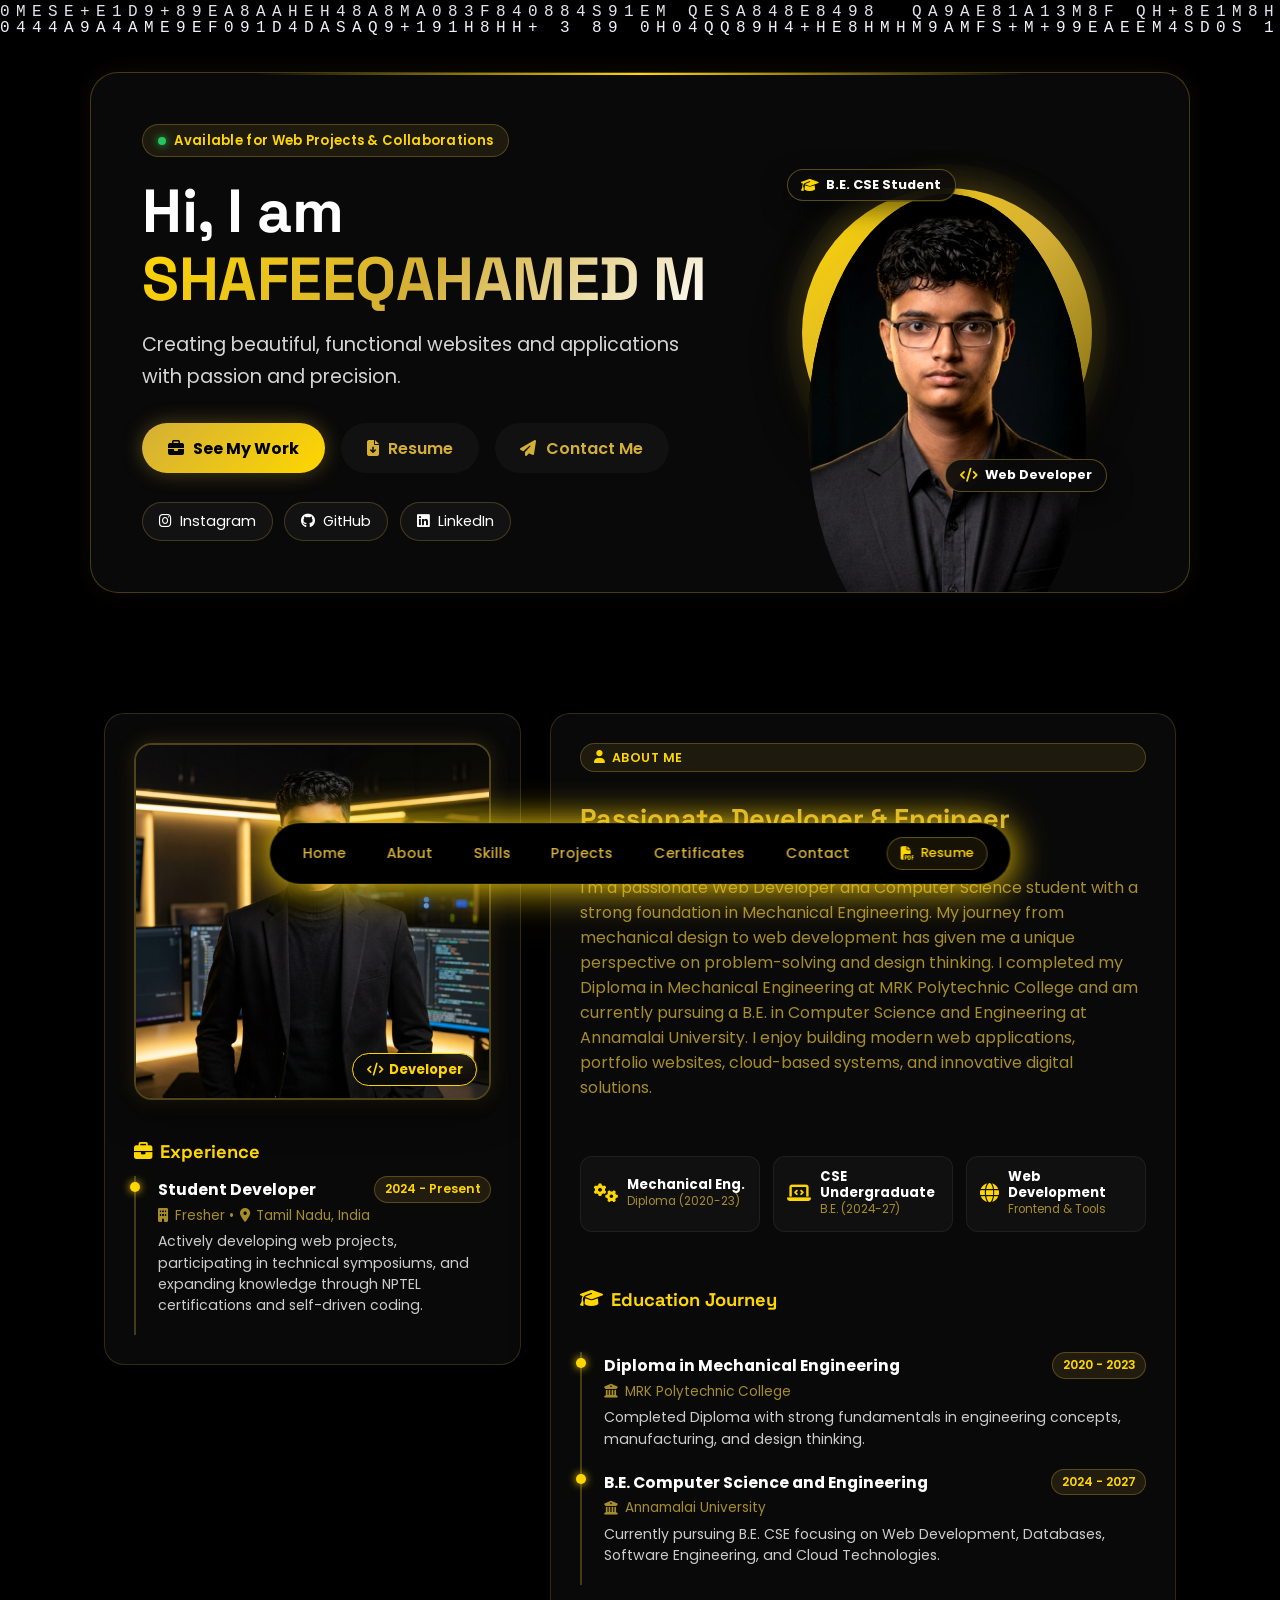
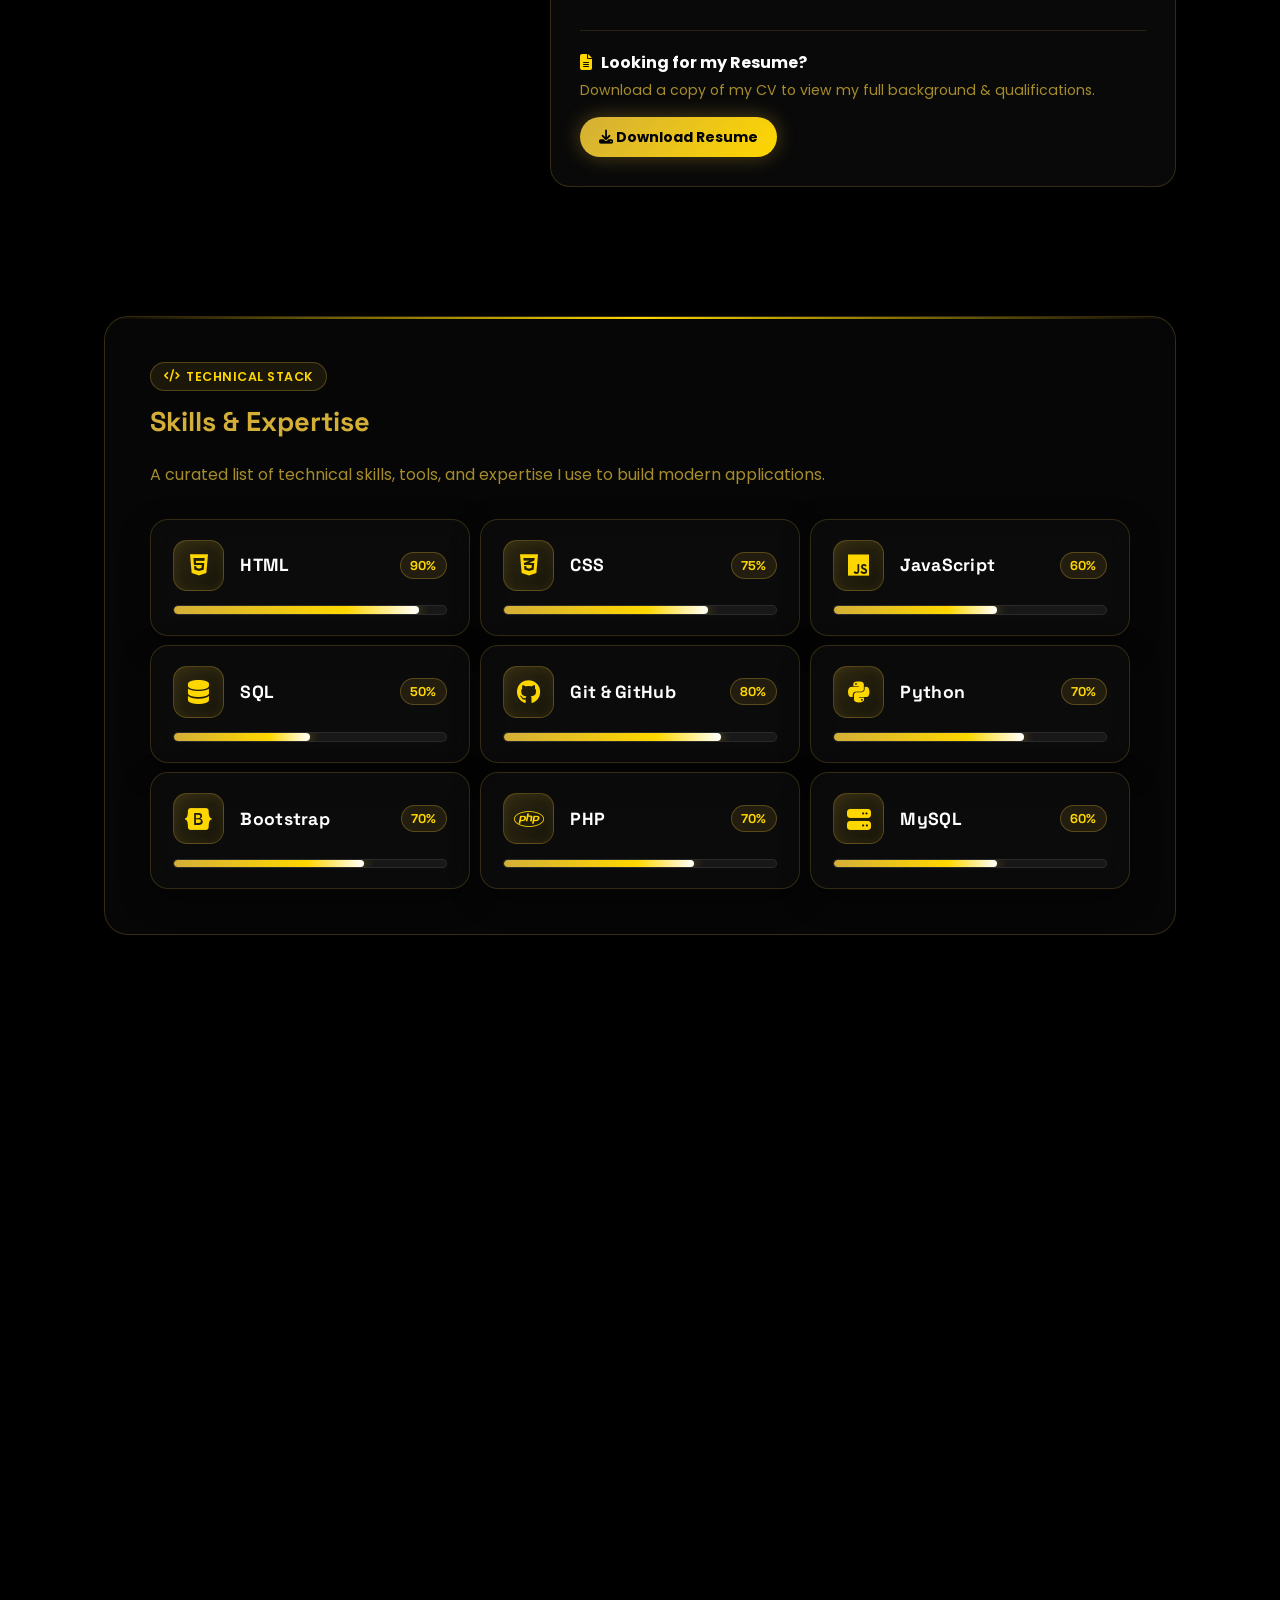
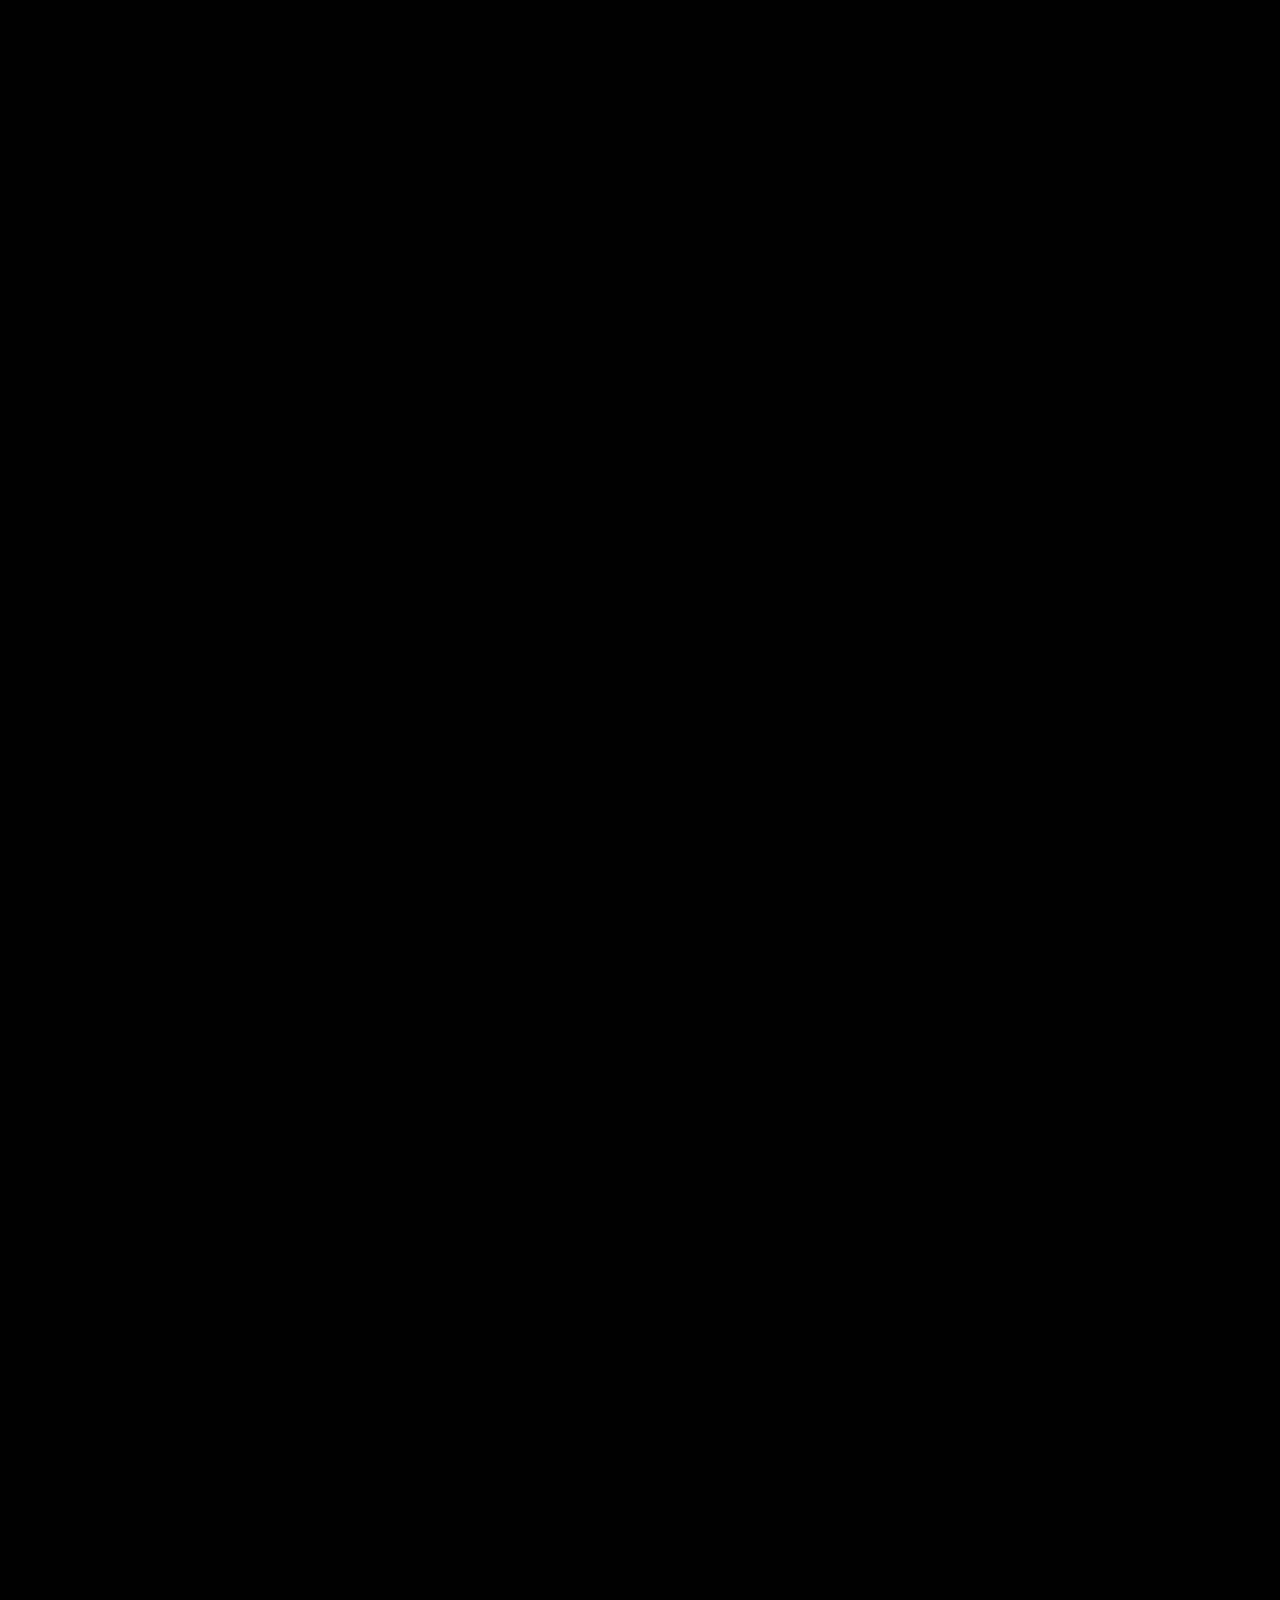
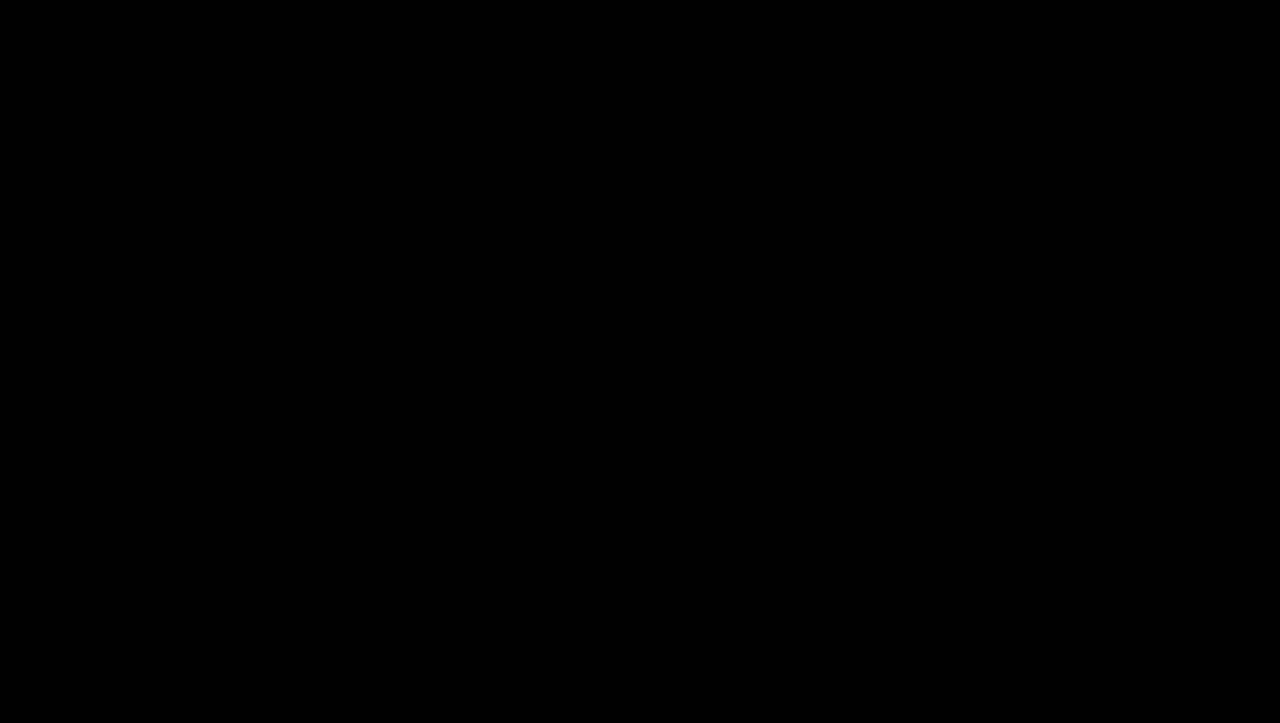
==== commit 5c04c6f5: "Update index.html" ====
--- a/index.html
+++ b/index.html
@@ -141,7 +141,7 @@
                     <a href="#projects">Projects</a>
                     <a href="#certificates">Certificates</a>
                     <a href="#contact">Contact</a>
-                    <a href="shafeeqahamed.png" target="_blank" download="Shafeeq_Ahamed_Resume.png" class="btn btn-secondary nav-resume-btn">
+                    <a href="SHAFEEQAHAMED_M_Resume_Updated.pdf" target="_blank"  class="btn btn-secondary nav-resume-btn">
                         <i class="fa-solid fa-file-pdf"></i> Resume
                     </a>
                 </div>
@@ -165,7 +165,7 @@
                             <a class="btn btn-primary btn-glow" href="#projects">
                                 <i class="fa-solid fa-briefcase"></i> See My Work
                             </a>
-                            <a class="btn btn-secondary" href="shafeeqahamed.png" target="_blank" download="Shafeeq_Ahamed_Resume.png">
+                            <a class="btn btn-secondary" href="SHAFEEQAHAMED_M_Resume_Updated.pdf" target="_blank" >
                                 <i class="fa-solid fa-file-arrow-down"></i> Resume
                             </a>
                             <a class="btn btn-secondary" href="#contact">
@@ -280,7 +280,7 @@
                             <h4 style="margin: 0 0 0.3rem; color: #fff; font-size: 1rem;"><i class="fa-solid fa-file-lines" style="color: var(--accent); margin-right: 0.4rem;"></i> Looking for my Resume?</h4>
                             <p style="margin: 0; color: var(--muted); font-size: 0.88rem;">Download a copy of my CV to view my full background &amp; qualifications.</p>
                         </div>
-                        <a href="shafeeqahamed.png" target="_blank" download="Shafeeq_Ahamed_Resume.png" class="btn btn-primary btn-glow" style="padding: 0.6rem 1.2rem; font-size: 0.88rem;">
+                        <a href="SHAFEEQAHAMED_M_Resume_Updated.pdf" target="_blank" class="btn btn-primary btn-glow" style="padding: 0.6rem 1.2rem; font-size: 0.88rem;">
                             <i class="fa-solid fa-download"></i> Download Resume
                         </a>
                     </div>
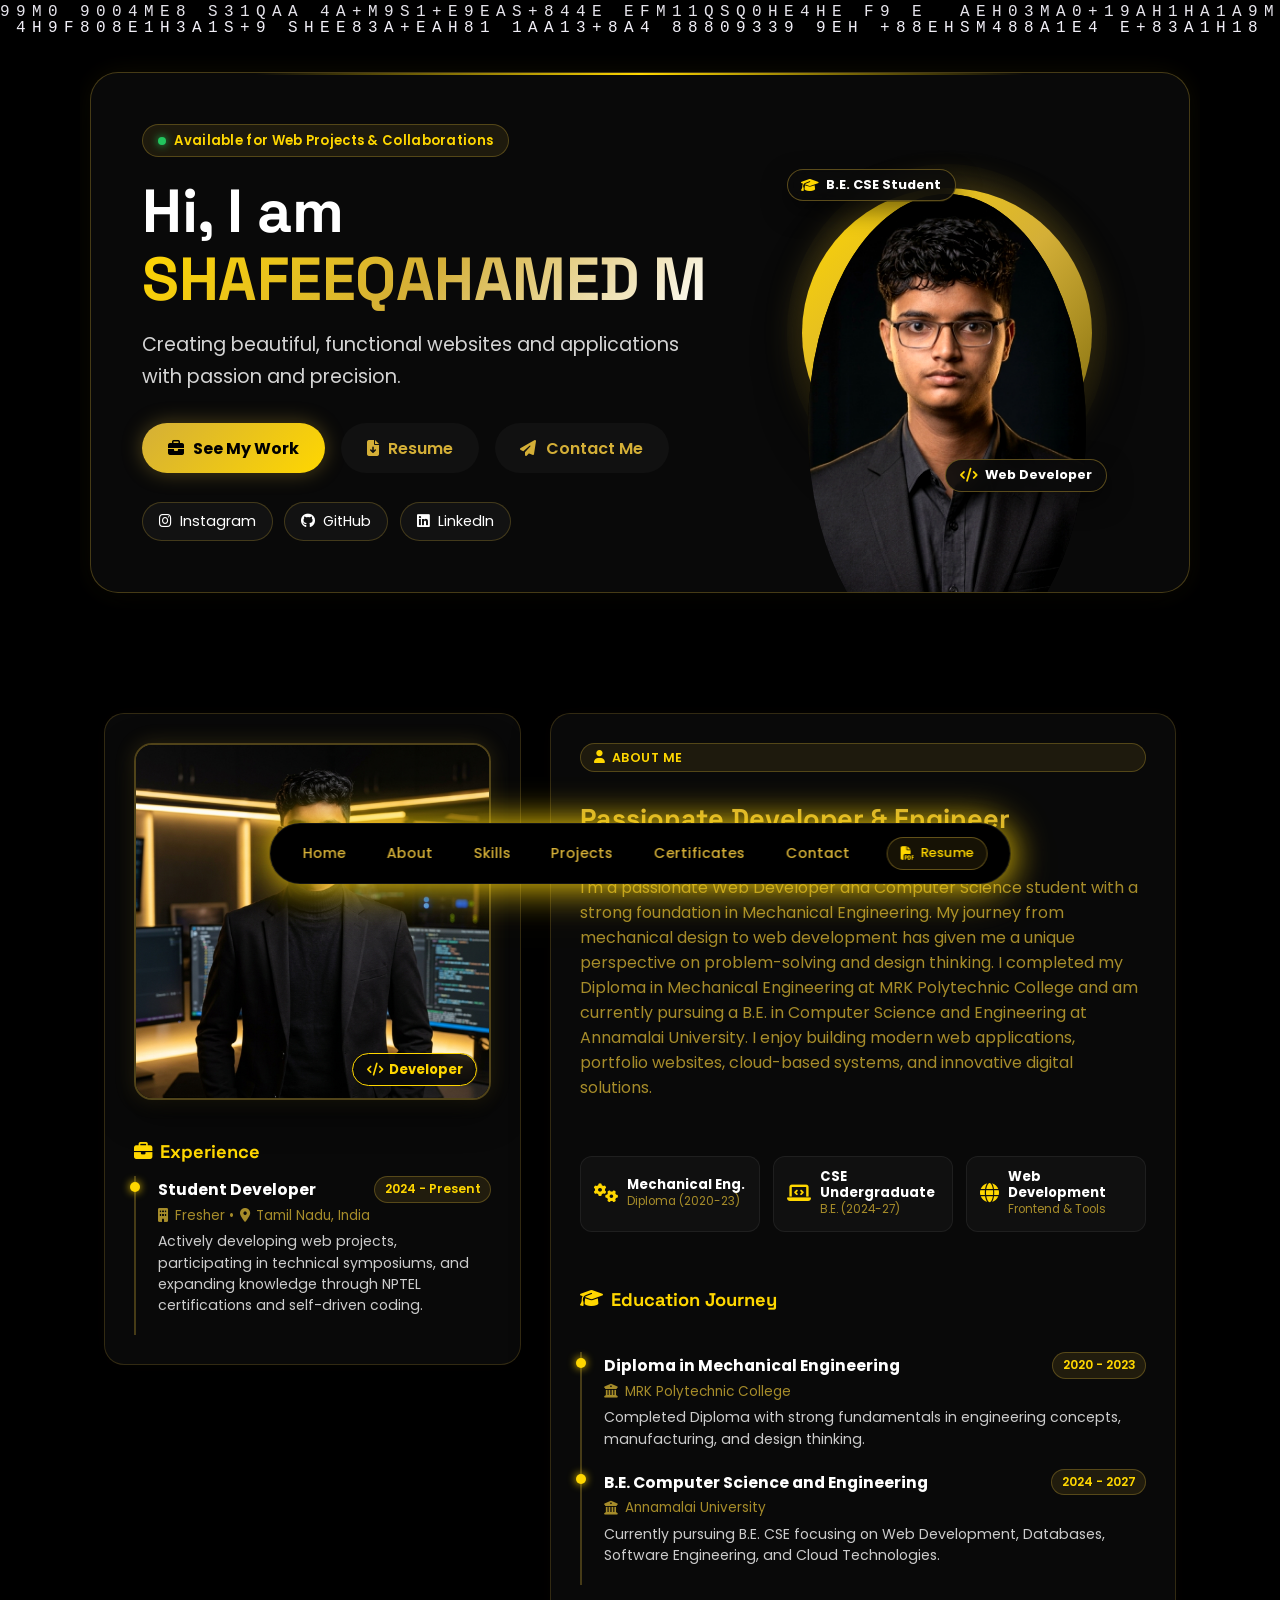
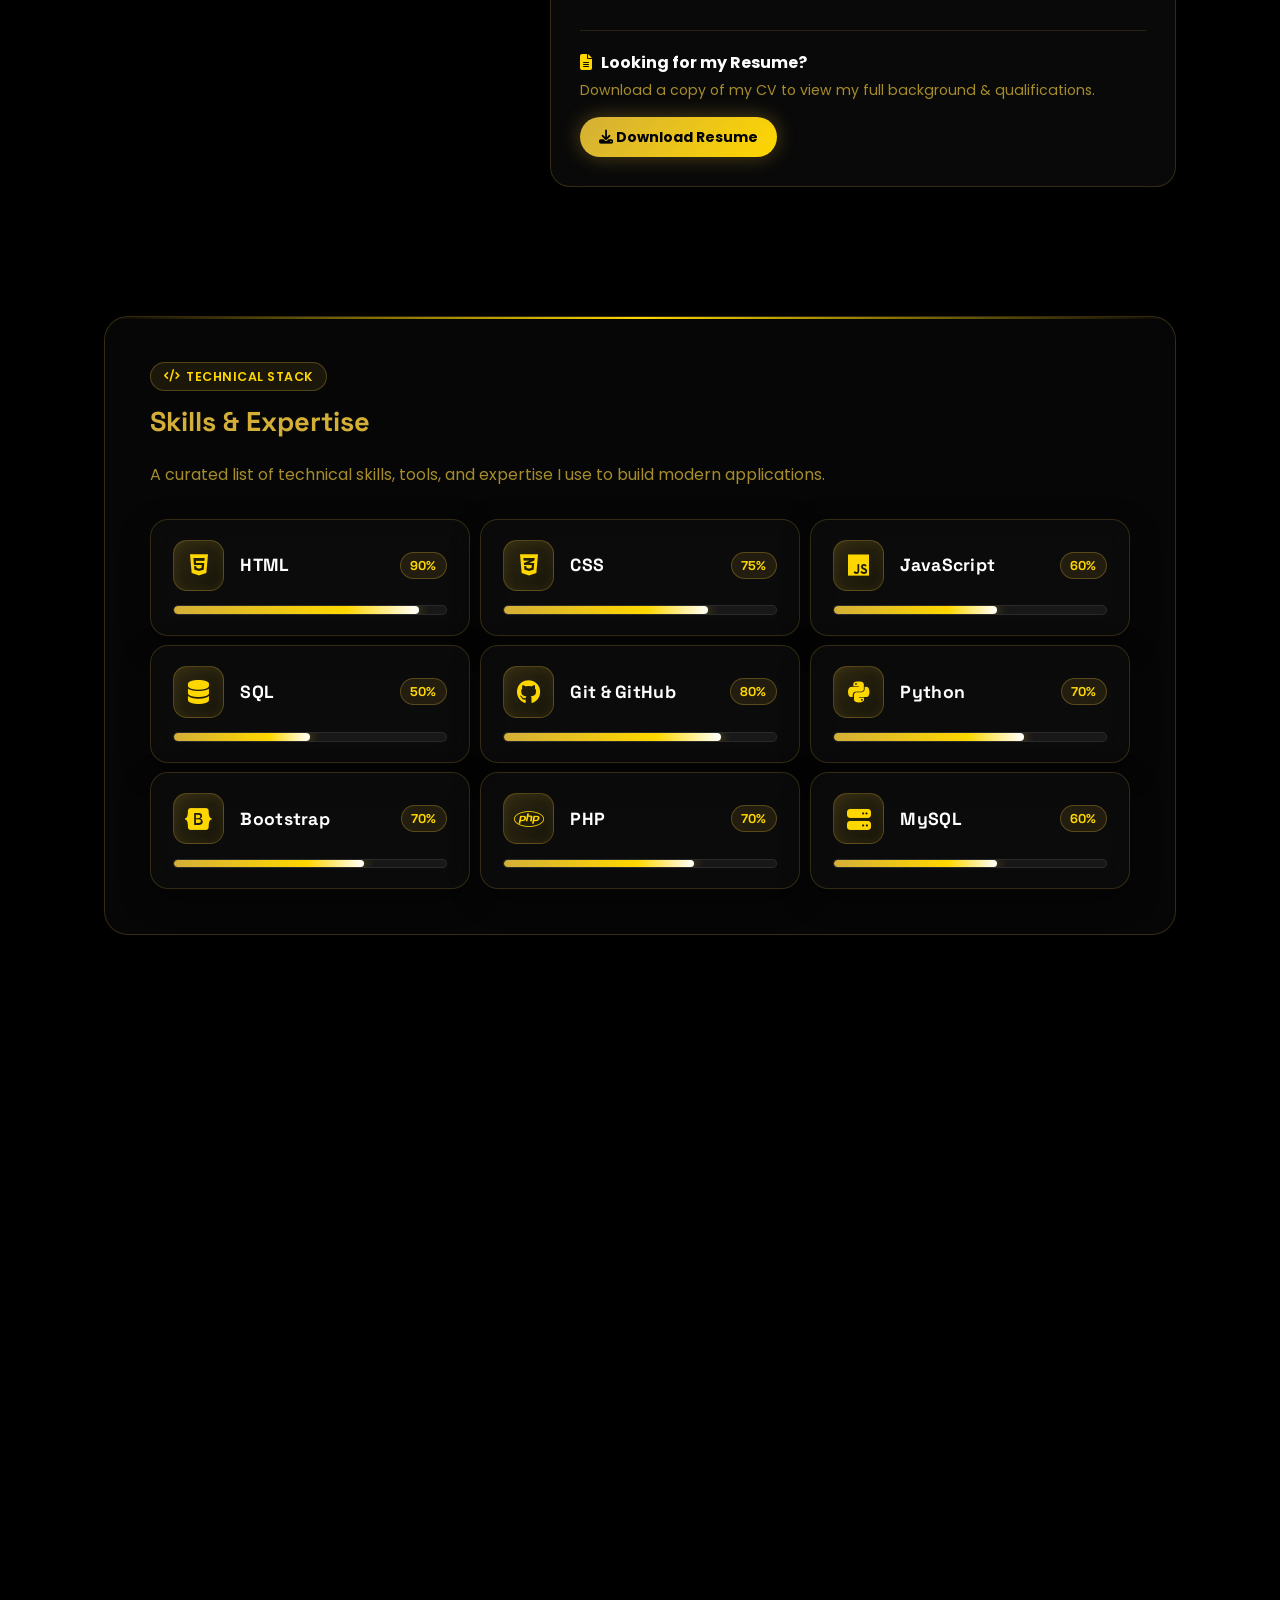
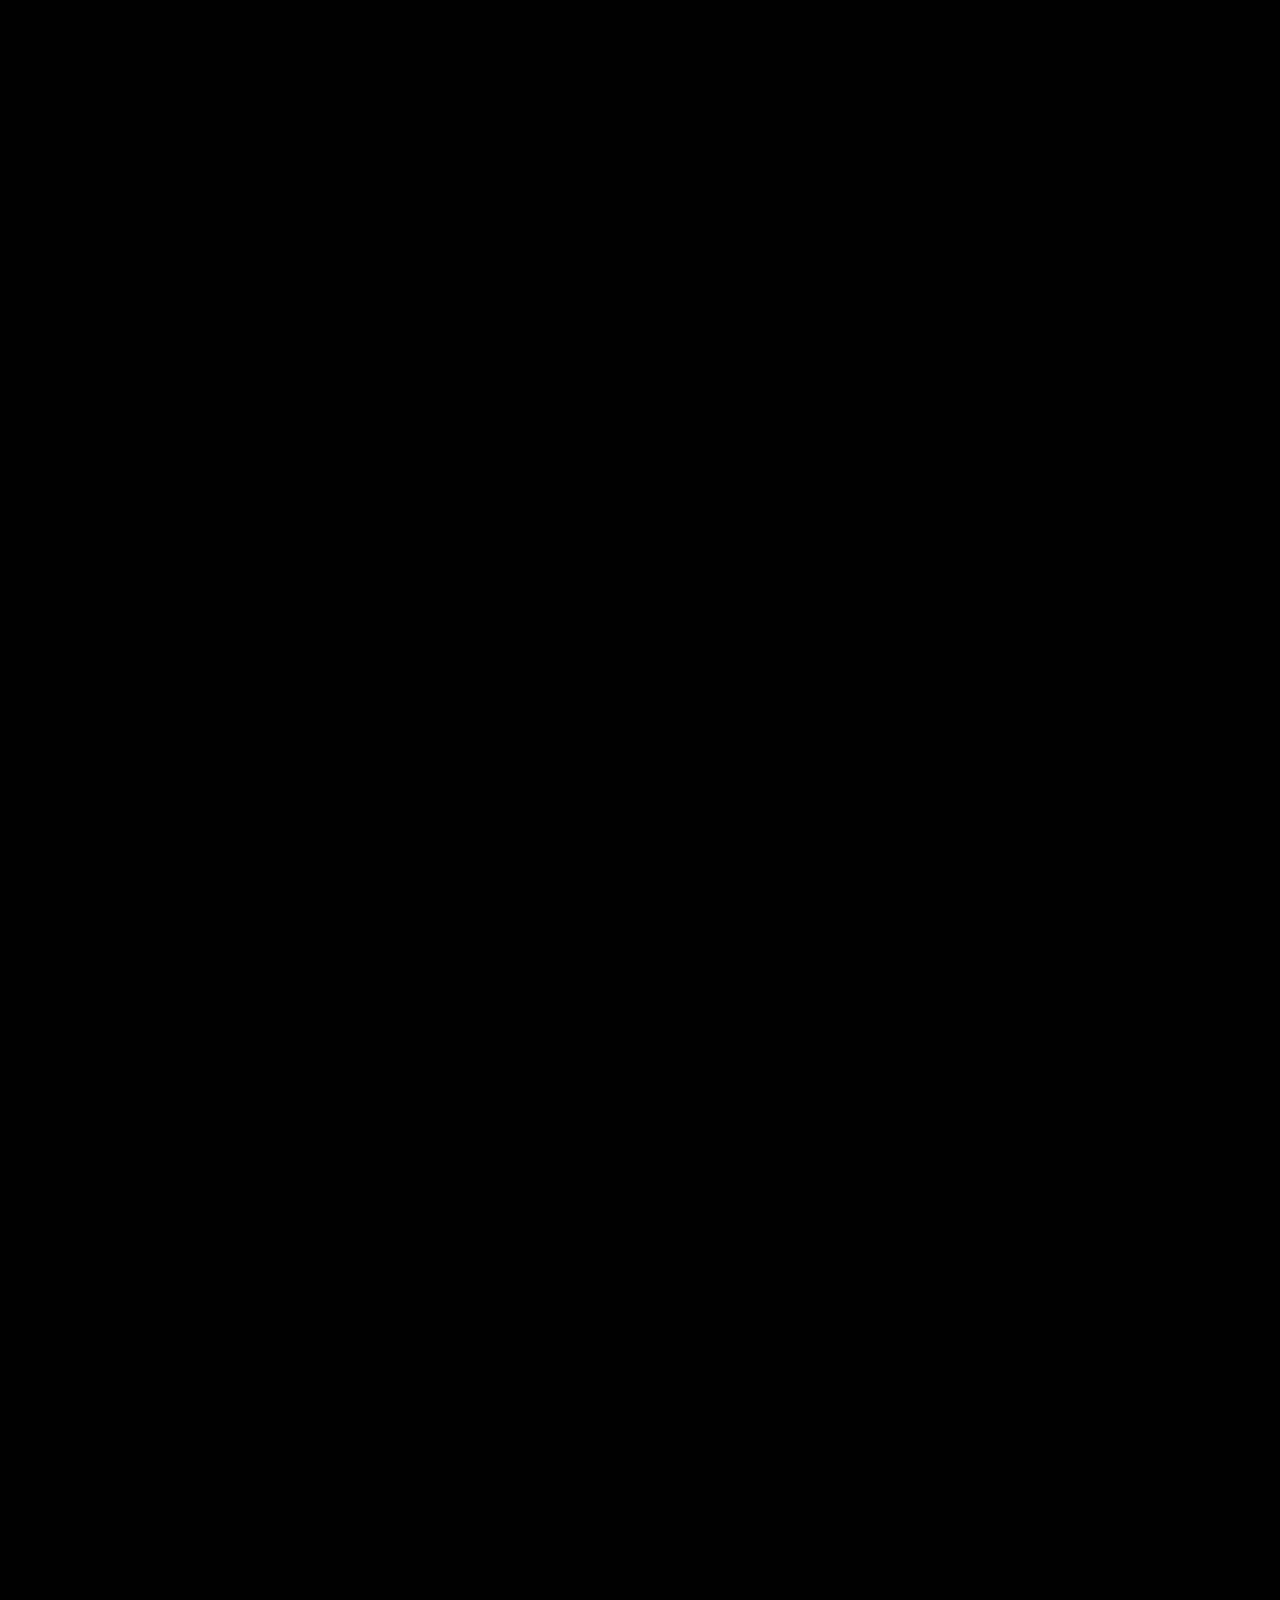
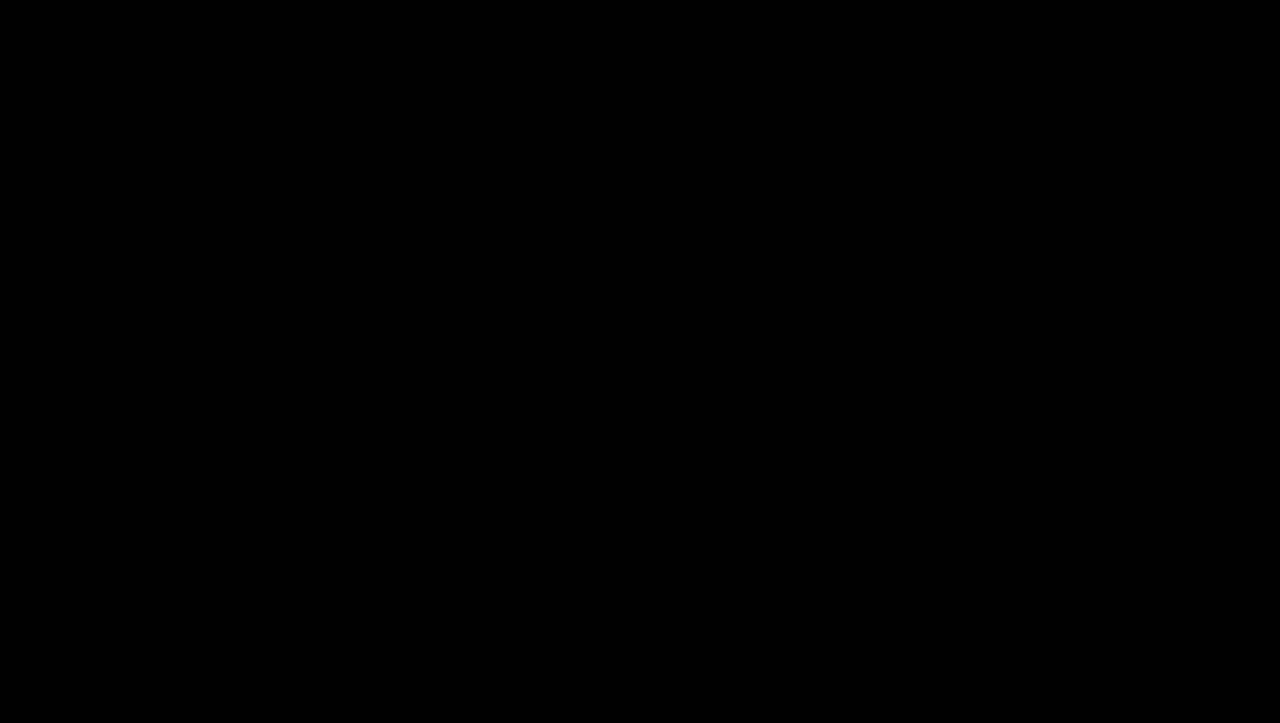
==== commit 479a1f7d: "Add Shoe Store project card to index.html" ====
--- a/index.html
+++ b/index.html
@@ -459,6 +459,12 @@
                             <p>Social networking platform</p>
                             <span class="card-link">View Project Details <i class="fa-solid fa-arrow-right"></i></span>
                         </a>
+                         <a href="project.html?id=6" class="card">
+                            <img src="assets/image porject/shoe shop/shoe (1).png" loading="lazy" decoding="async" alt="Shoe Store">
+                            <h3>Shoe Store</h3>
+                            <p>E-commerce platform for shoe sales</p>
+                            <span class="card-link">View Project Details <i class="fa-solid fa-arrow-right"></i></span>
+                        </a>
                     </div>
                 </div>
             </div>
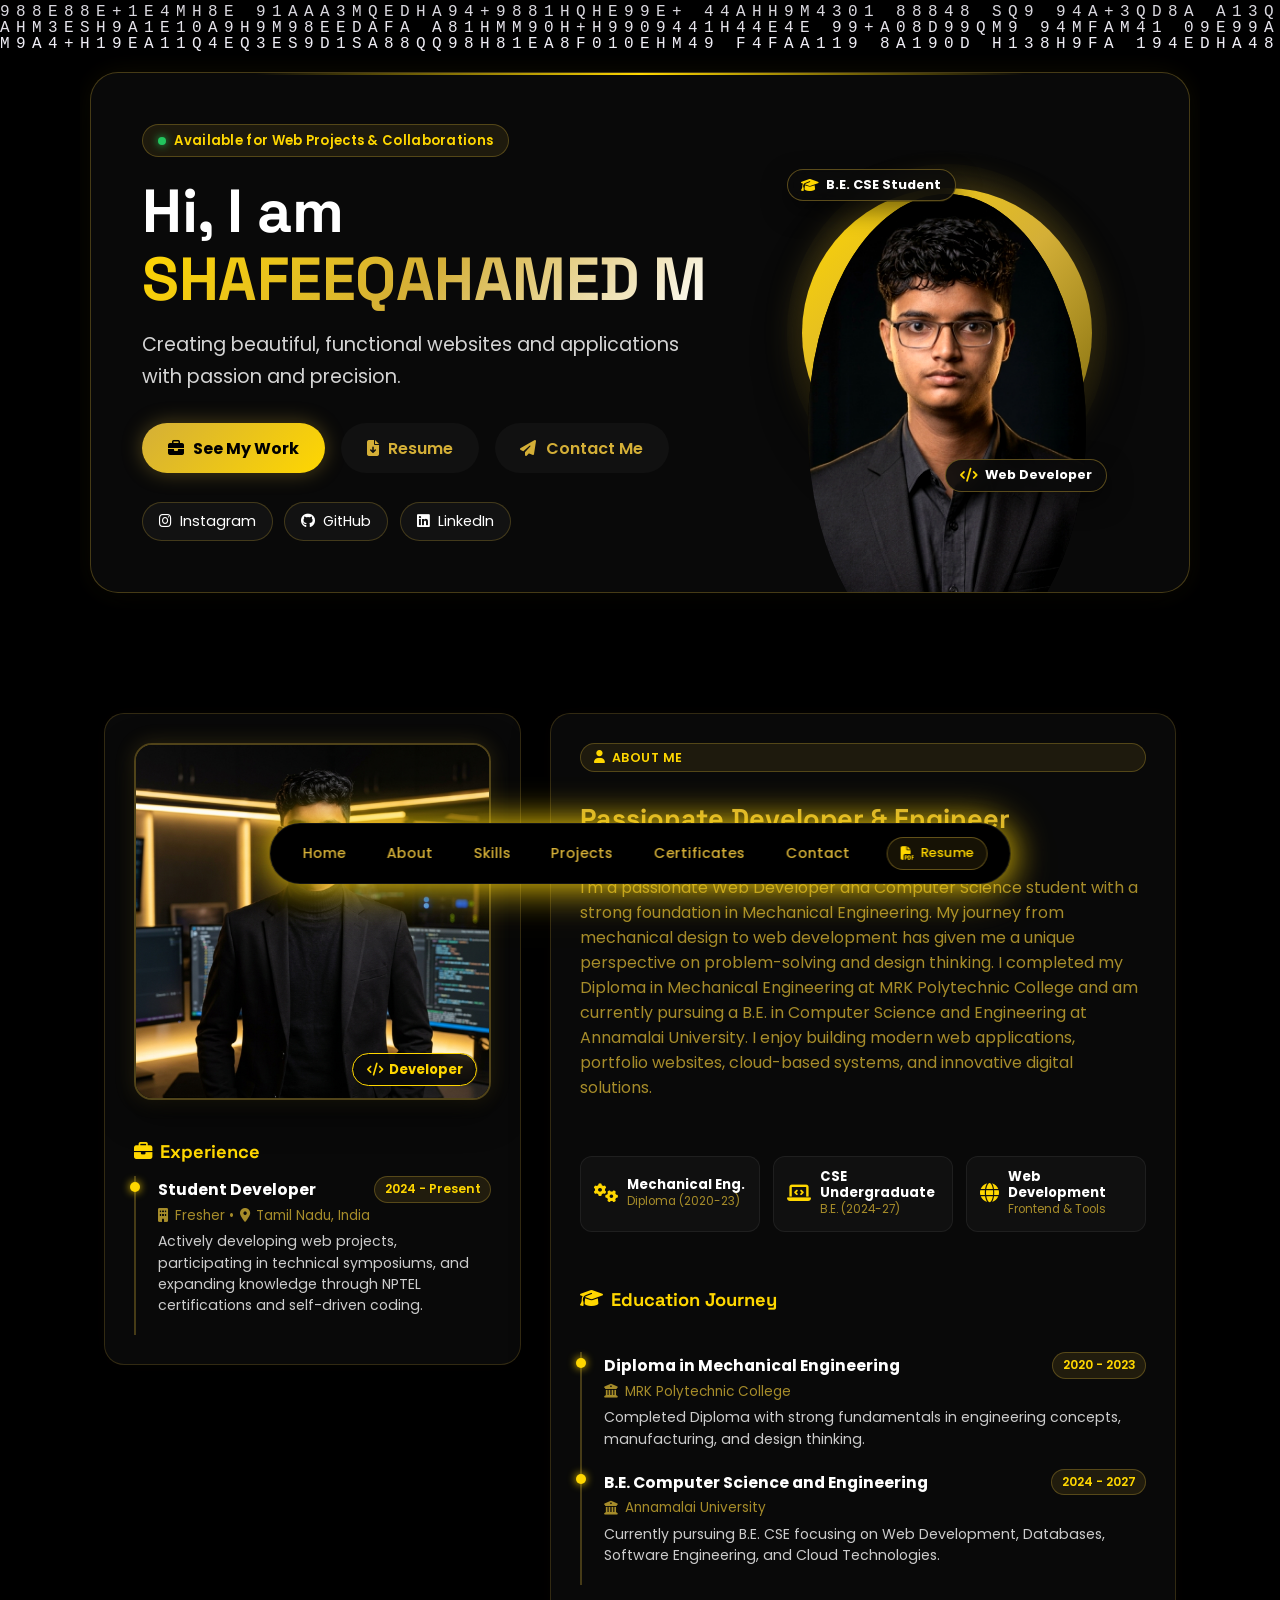
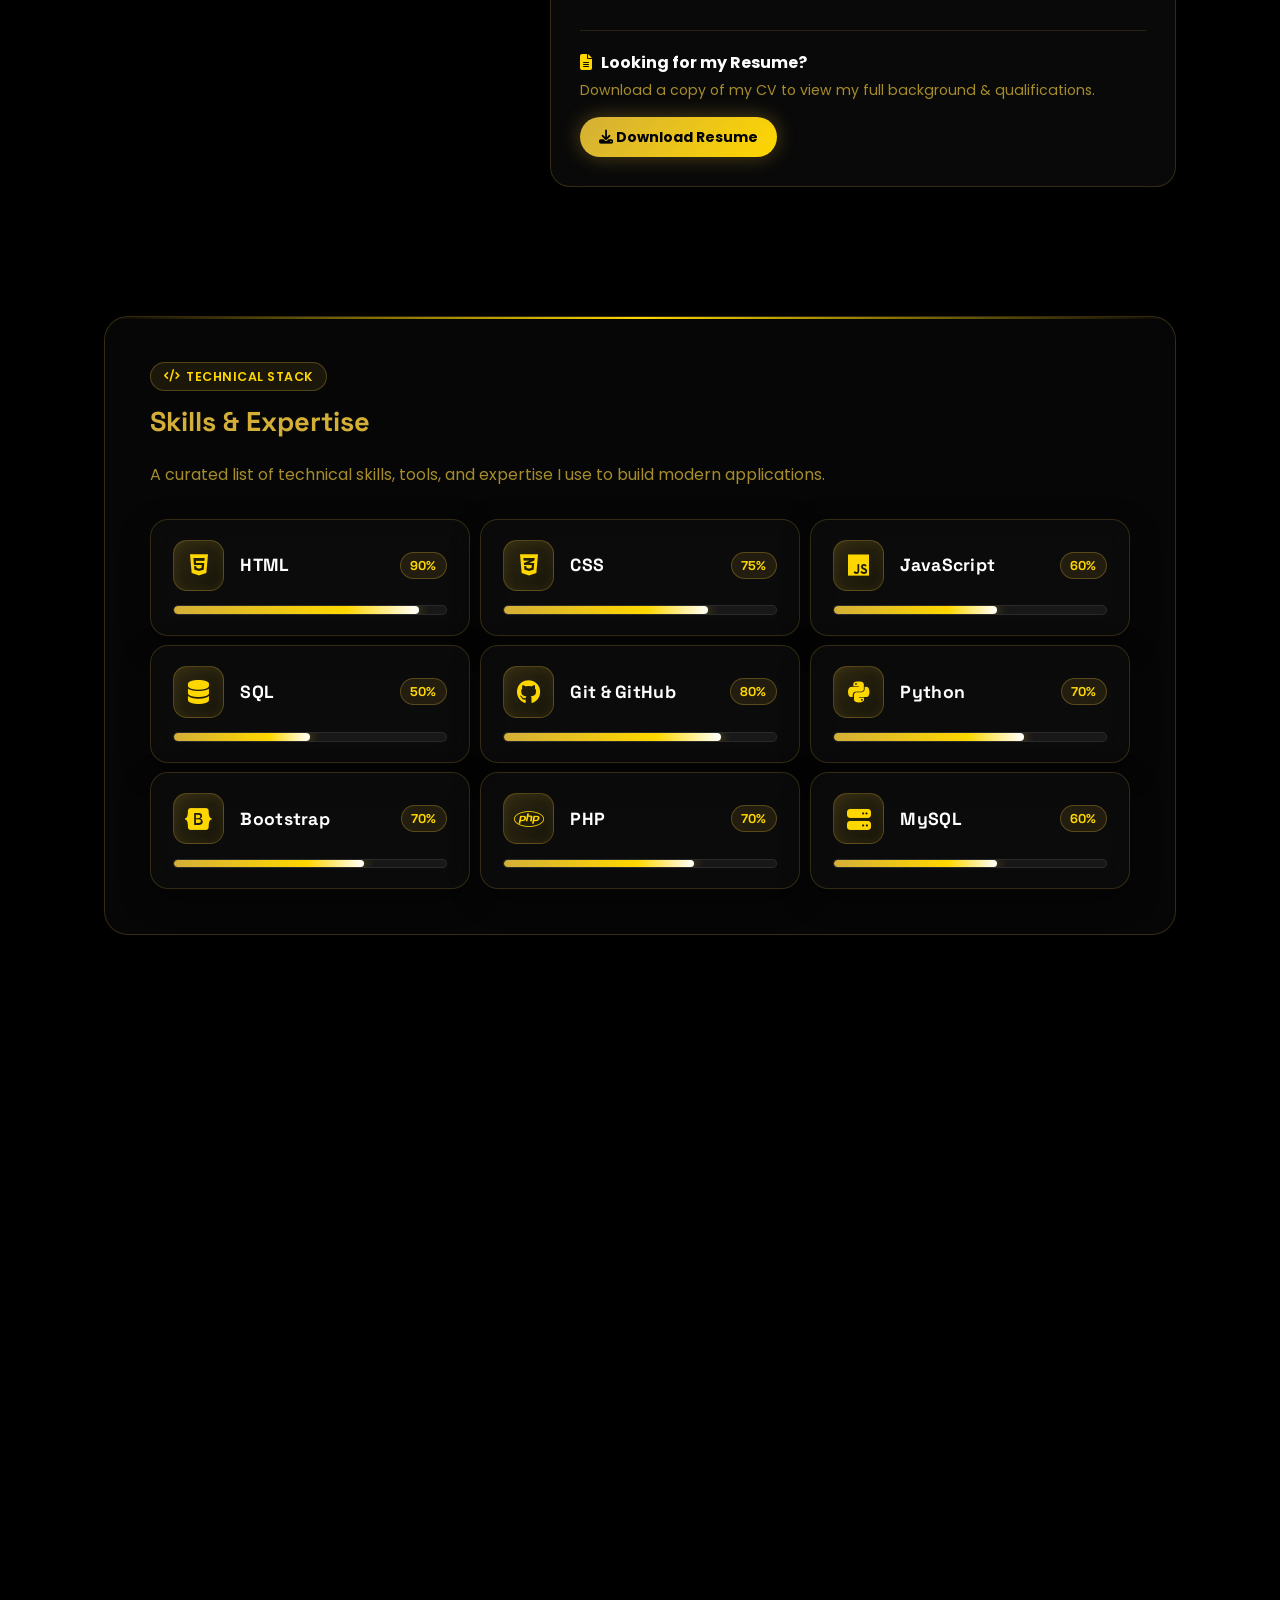
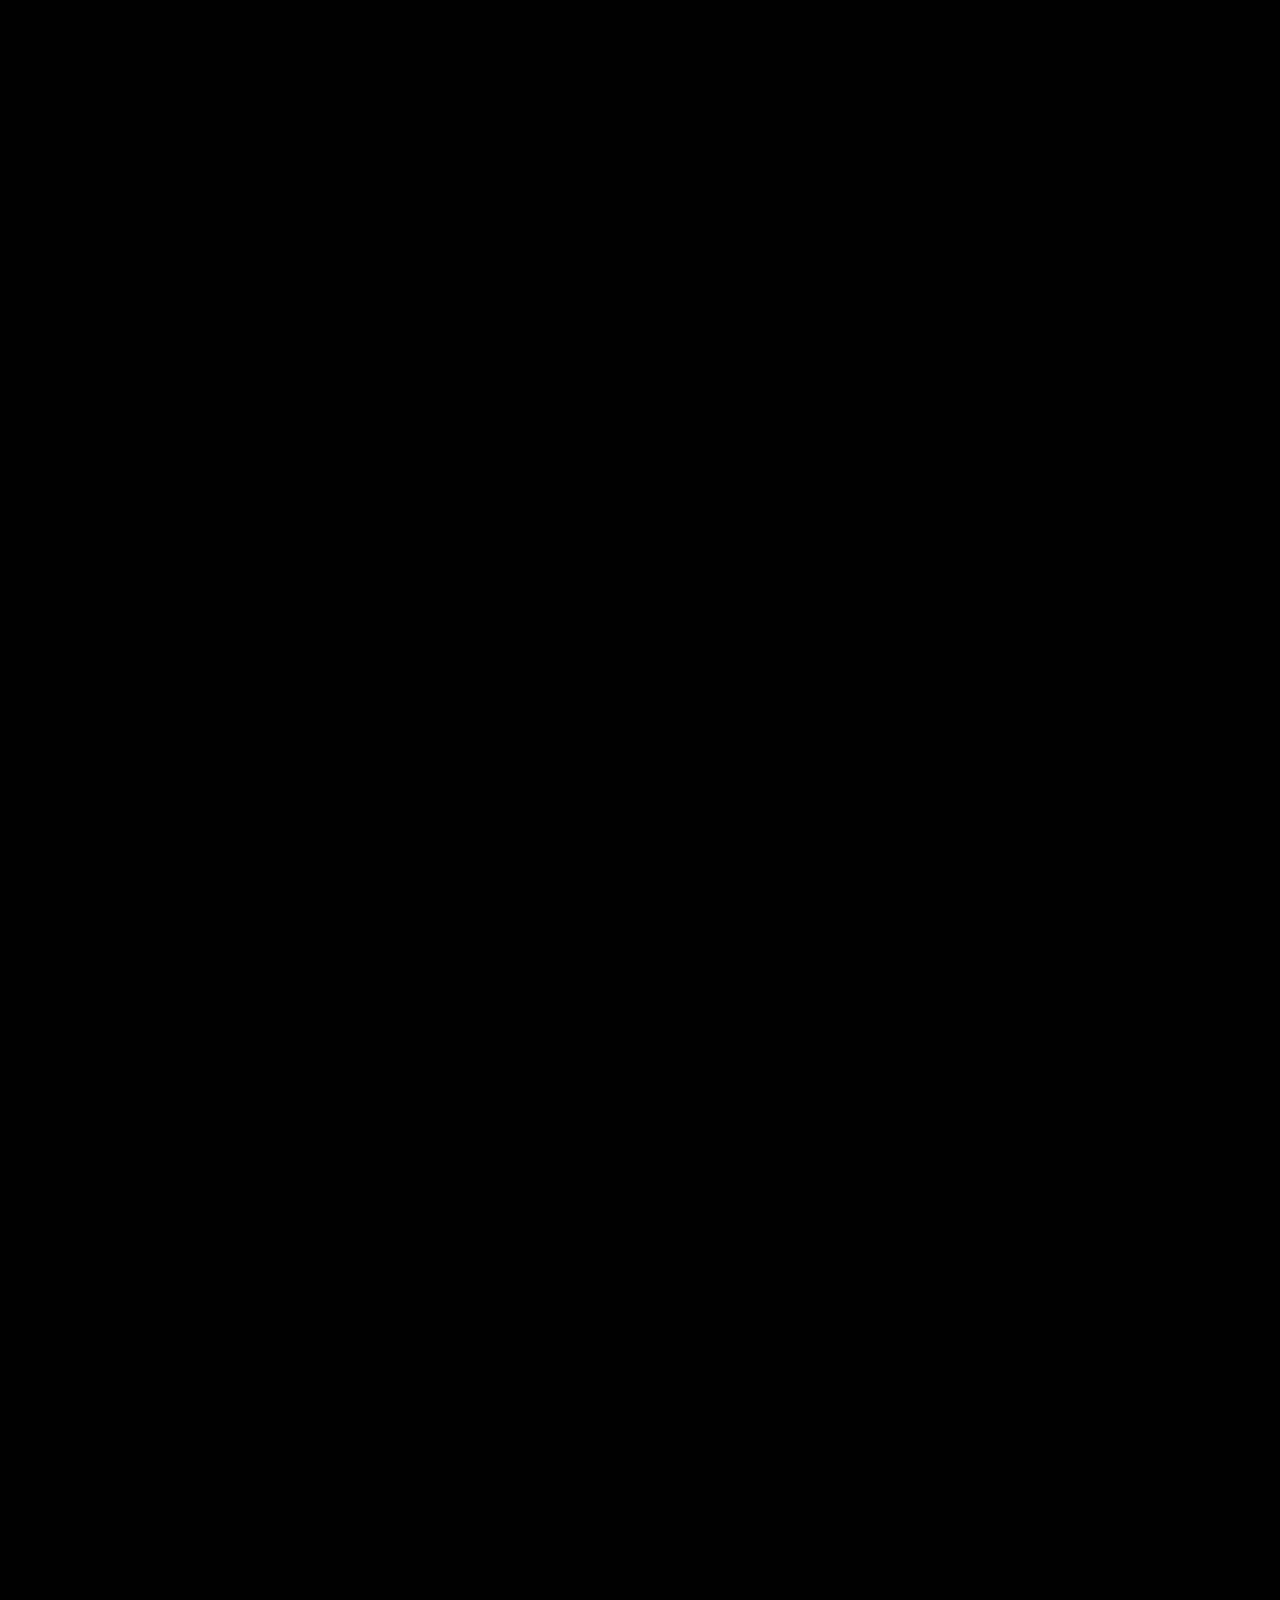
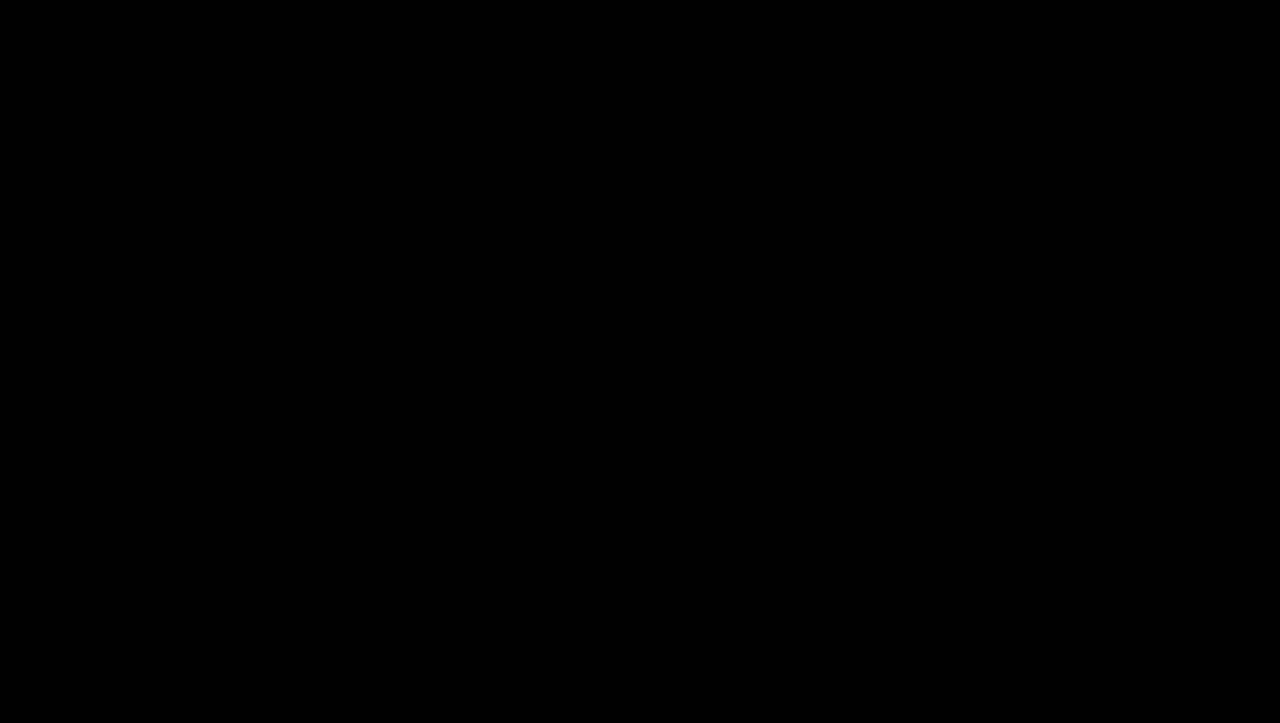
==== commit 05e5d4ee: "Add files via upload" ====
--- a/index.html
+++ b/index.html
@@ -6,7 +6,6 @@
     <meta name="viewport" content="width=device-width, initial-scale=1.0" />
     <title>ShafeeqAhamed M Portfolio</title>
     <meta name="google-site-verification" content="tPDEEIM07uCY6uw4BFG9kpHrJu0hHAsqkiKpwEUIcqI" />
-    <meta name="google-site-verification" content="no1aKms62pz6EzUmzYEURxf6JJu2pDOgatagb7ZUG1Y" />
     <meta name="google-site-verification" content="hSOqNk-DcUxr4Qm7s7BedSXdNd16fRdUaFH-PpVyALU" />
     <meta name="description" content="Shafeeq Ahamed M - B.E. CSE student at Annamalai University. Passionate about web development, software engineering, and creative tech projects.">
     <meta name="author" content="ShafeeqAhamed M">
@@ -25,7 +24,7 @@
 
     <link rel="stylesheet" href="https://cdnjs.cloudflare.com/ajax/libs/font-awesome/6.5.2/css/all.min.css" />
     <link rel="stylesheet" href="assets/css/styles.css" />
-    <script>
+  <!--  <script>
         document.addEventListener('contextmenu', function (e) {
             e.preventDefault();
         });
@@ -43,7 +42,7 @@
                 return false;
             }
         });
-    </script>
+    </script>-->
 </head>
 
 <body class="bottom-nav">
@@ -141,7 +140,7 @@
                     <a href="#projects">Projects</a>
                     <a href="#certificates">Certificates</a>
                     <a href="#contact">Contact</a>
-                    <a href="SHAFEEQAHAMED_M_Resume_Updated.pdf" target="_blank"  class="btn btn-secondary nav-resume-btn">
+                    <a href="assets/SHAFEEQAHAMED_M_Resume_Updated.pdf" target="_blank" class="btn btn-secondary nav-resume-btn">
                         <i class="fa-solid fa-file-pdf"></i> Resume
                     </a>
                 </div>
@@ -165,7 +164,7 @@
                             <a class="btn btn-primary btn-glow" href="#projects">
                                 <i class="fa-solid fa-briefcase"></i> See My Work
                             </a>
-                            <a class="btn btn-secondary" href="SHAFEEQAHAMED_M_Resume_Updated.pdf" target="_blank" >
+                            <a class="btn btn-secondary" href="assets/SHAFEEQAHAMED_M_Resume_Updated.pdf" target="_blank" >
                                 <i class="fa-solid fa-file-arrow-down"></i> Resume
                             </a>
                             <a class="btn btn-secondary" href="#contact">
@@ -280,7 +279,7 @@
                             <h4 style="margin: 0 0 0.3rem; color: #fff; font-size: 1rem;"><i class="fa-solid fa-file-lines" style="color: var(--accent); margin-right: 0.4rem;"></i> Looking for my Resume?</h4>
                             <p style="margin: 0; color: var(--muted); font-size: 0.88rem;">Download a copy of my CV to view my full background &amp; qualifications.</p>
                         </div>
-                        <a href="SHAFEEQAHAMED_M_Resume_Updated.pdf" target="_blank" class="btn btn-primary btn-glow" style="padding: 0.6rem 1.2rem; font-size: 0.88rem;">
+                        <a href="shafeeqahamed.png" target="_blank" download="Shafeeq_Ahamed_Resume.png" class="btn btn-primary btn-glow" style="padding: 0.6rem 1.2rem; font-size: 0.88rem;">
                             <i class="fa-solid fa-download"></i> Download Resume
                         </a>
                     </div>
@@ -459,7 +458,7 @@
                             <p>Social networking platform</p>
                             <span class="card-link">View Project Details <i class="fa-solid fa-arrow-right"></i></span>
                         </a>
-                         <a href="project.html?id=6" class="card">
+                        <a href="project.html?id=6" class="card">
                             <img src="assets/image porject/shoe shop/shoe (1).png" loading="lazy" decoding="async" alt="Shoe Store">
                             <h3>Shoe Store</h3>
                             <p>E-commerce platform for shoe sales</p>
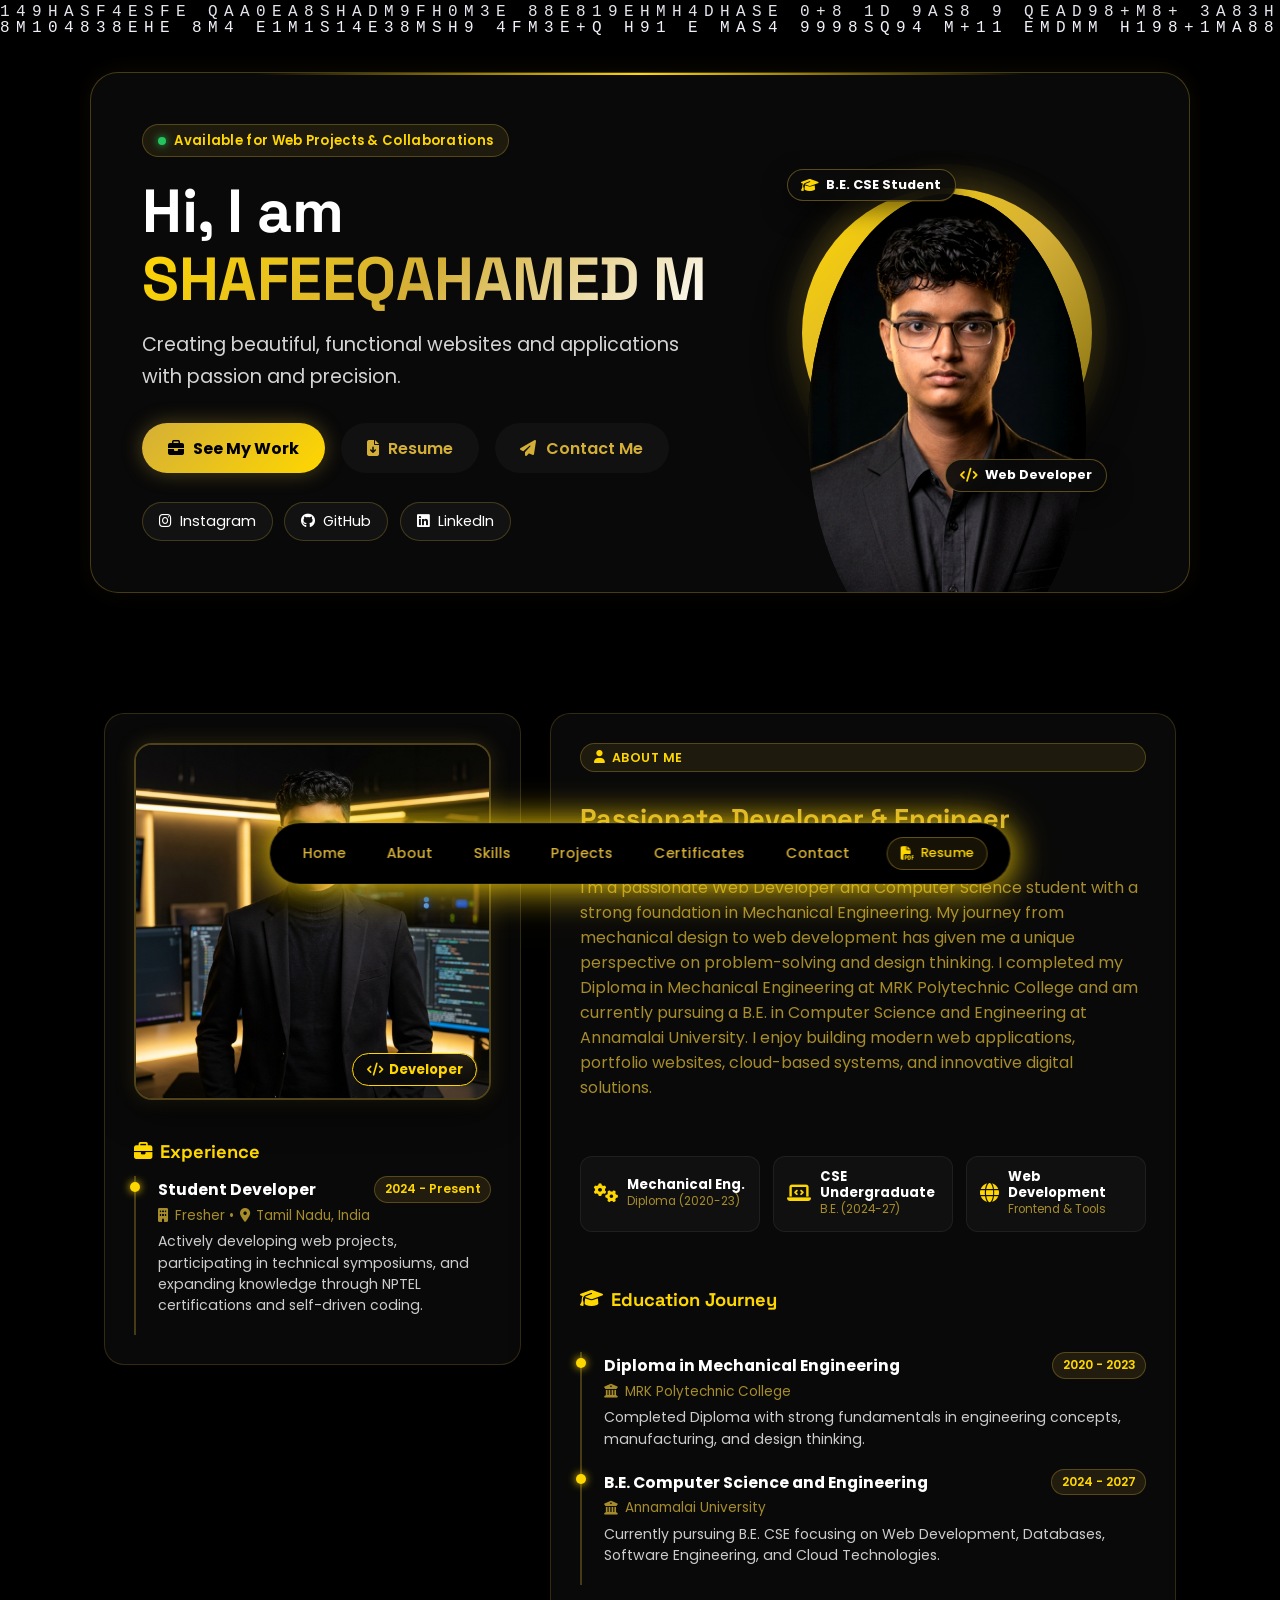
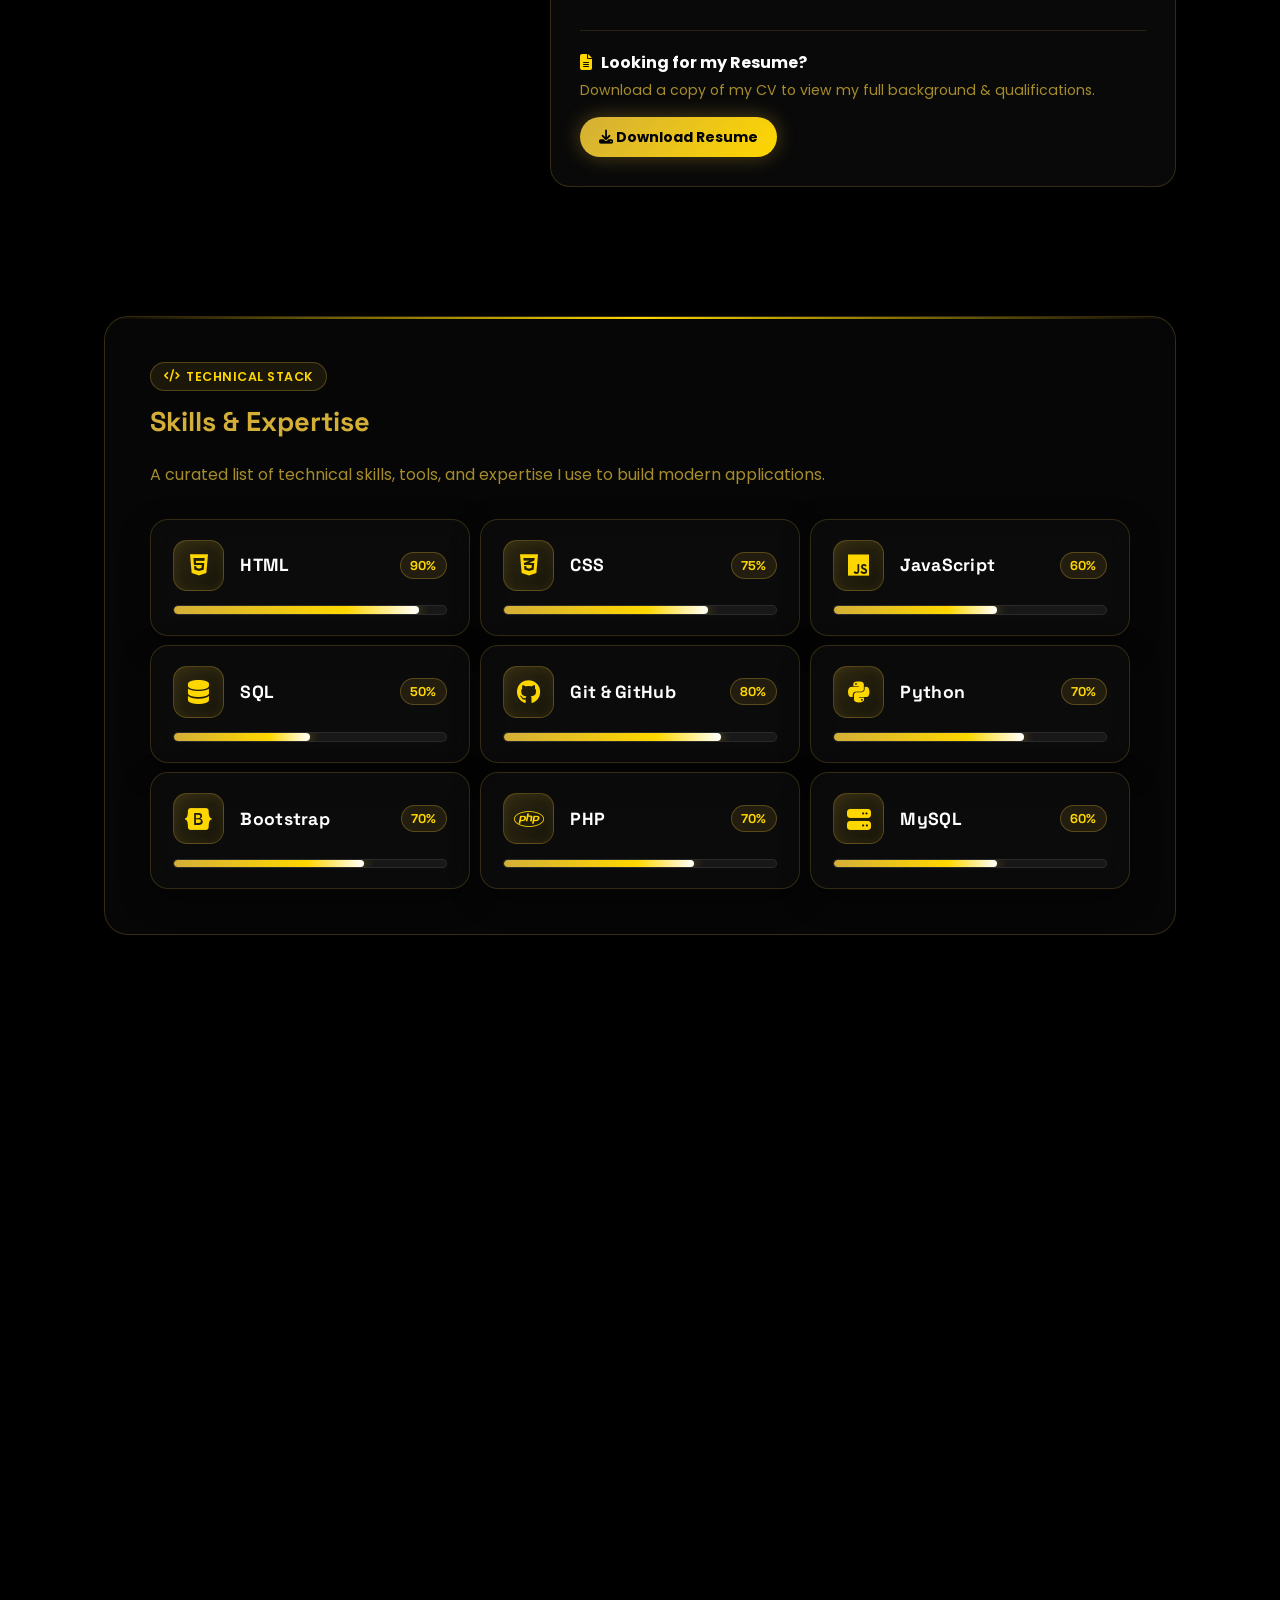
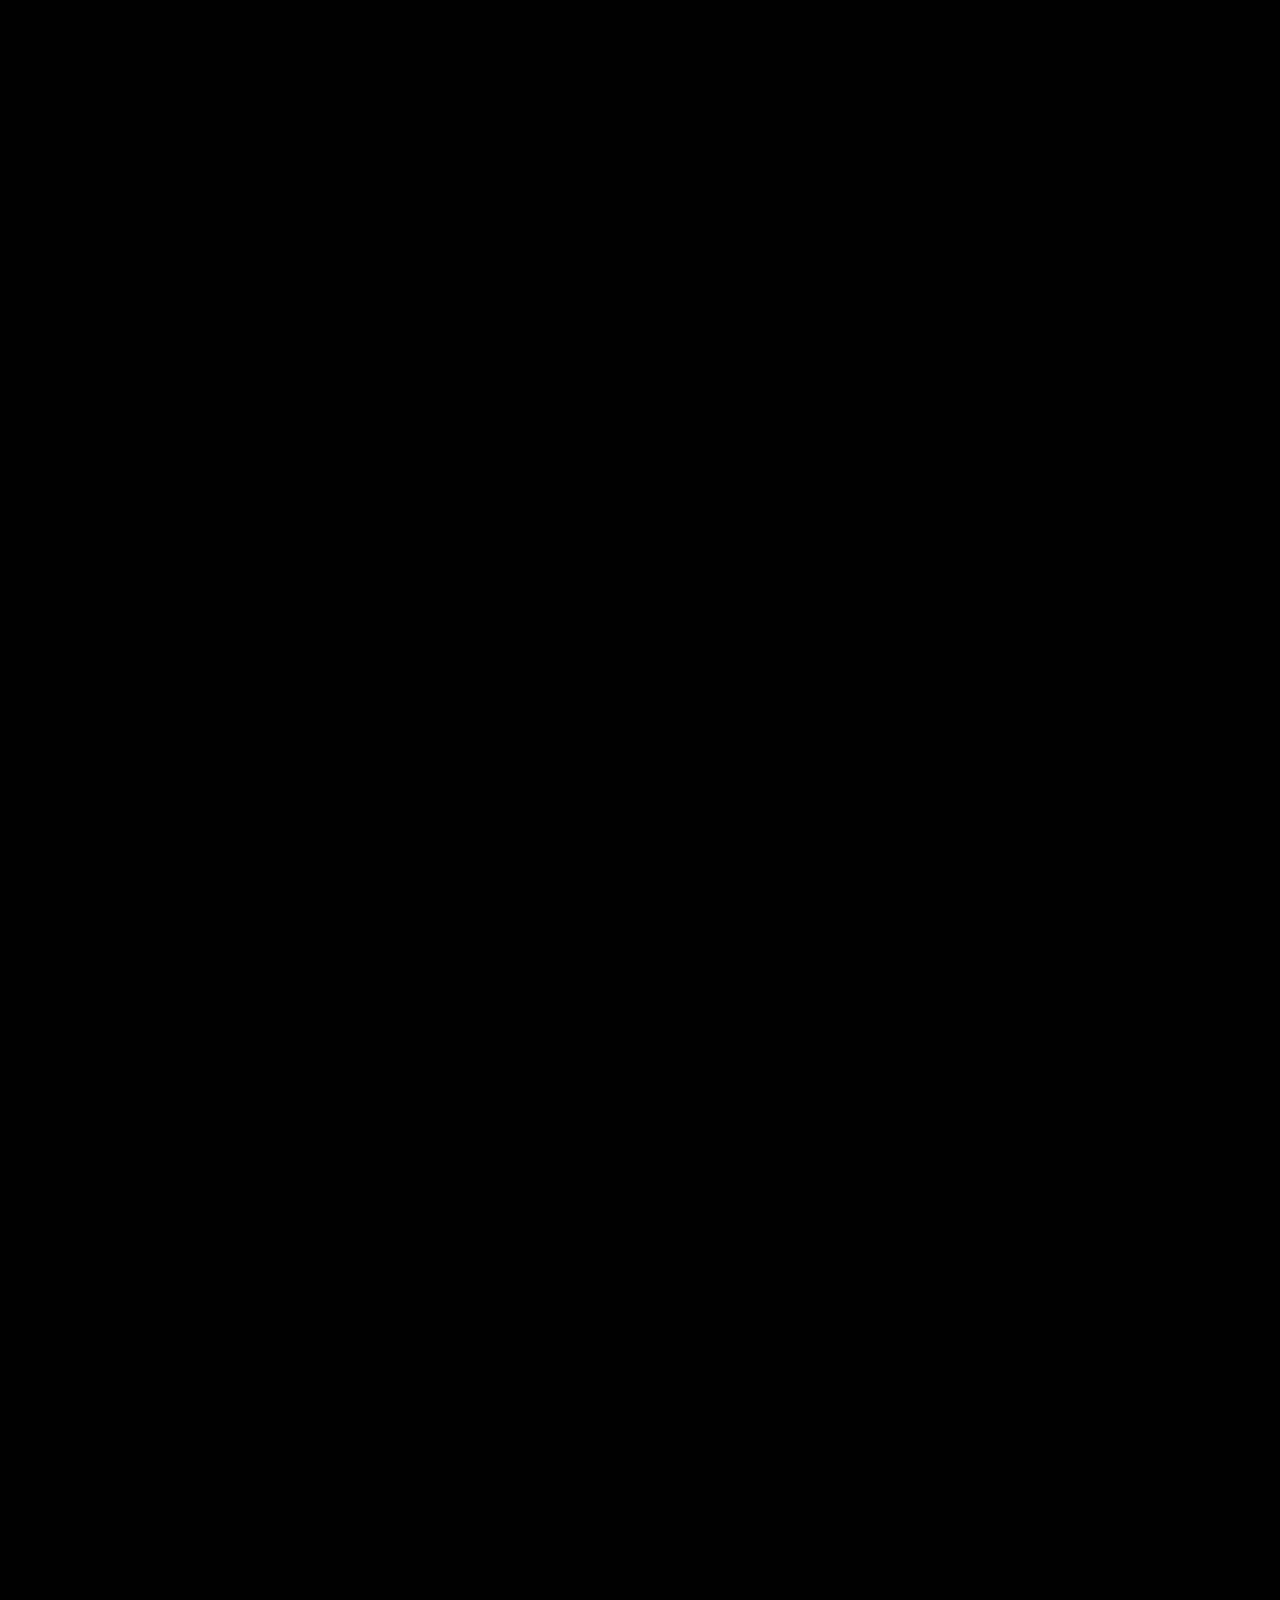
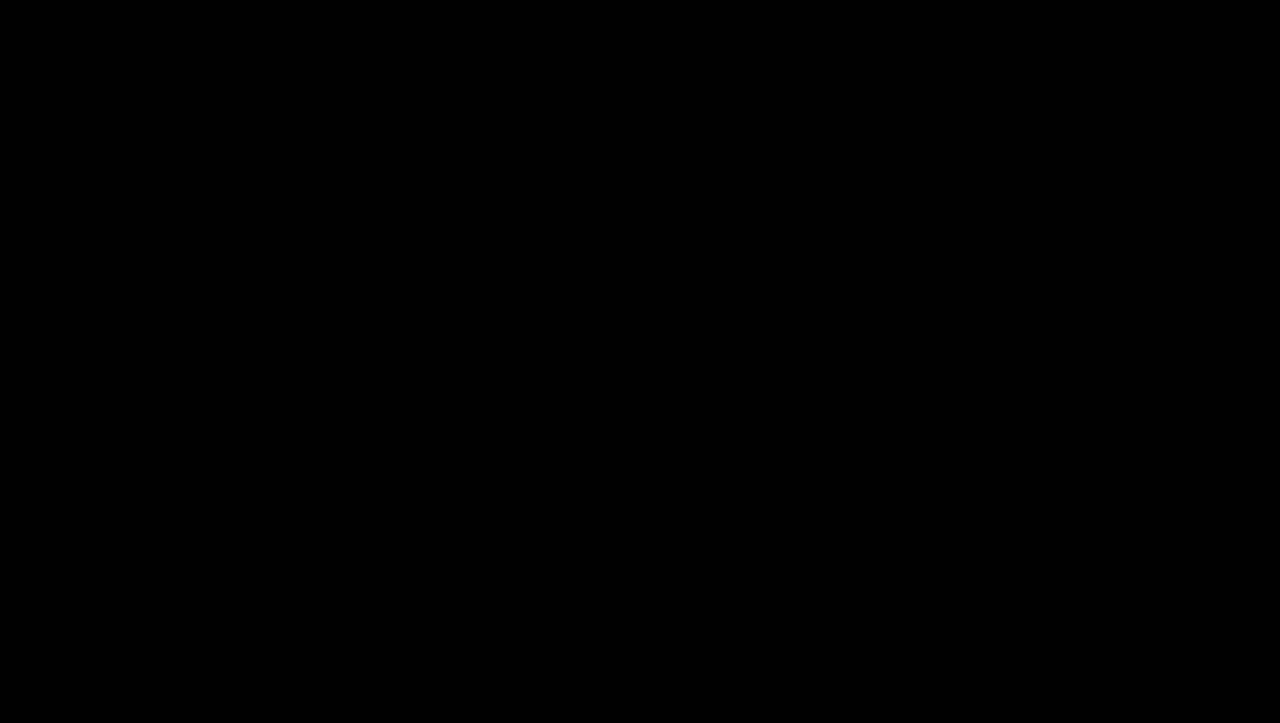
==== commit c8d9493b: "Update index.html" ====
--- a/index.html
+++ b/index.html
@@ -140,7 +140,7 @@
                     <a href="#projects">Projects</a>
                     <a href="#certificates">Certificates</a>
                     <a href="#contact">Contact</a>
-                    <a href="assets/SHAFEEQAHAMED_M_Resume_Updated.pdf" target="_blank" class="btn btn-secondary nav-resume-btn">
+                    <a href="SHAFEEQAHAMED_M_Resume.pdf" target="_blank" class="btn btn-secondary nav-resume-btn">
                         <i class="fa-solid fa-file-pdf"></i> Resume
                     </a>
                 </div>
@@ -164,7 +164,7 @@
                             <a class="btn btn-primary btn-glow" href="#projects">
                                 <i class="fa-solid fa-briefcase"></i> See My Work
                             </a>
-                            <a class="btn btn-secondary" href="assets/SHAFEEQAHAMED_M_Resume_Updated.pdf" target="_blank" >
+                            <a class="btn btn-secondary" href="SHAFEEQAHAMED_M_Resume.pdf" target="_blank" >
                                 <i class="fa-solid fa-file-arrow-down"></i> Resume
                             </a>
                             <a class="btn btn-secondary" href="#contact">
@@ -279,7 +279,7 @@
                             <h4 style="margin: 0 0 0.3rem; color: #fff; font-size: 1rem;"><i class="fa-solid fa-file-lines" style="color: var(--accent); margin-right: 0.4rem;"></i> Looking for my Resume?</h4>
                             <p style="margin: 0; color: var(--muted); font-size: 0.88rem;">Download a copy of my CV to view my full background &amp; qualifications.</p>
                         </div>
-                        <a href="shafeeqahamed.png" target="_blank" download="Shafeeq_Ahamed_Resume.png" class="btn btn-primary btn-glow" style="padding: 0.6rem 1.2rem; font-size: 0.88rem;">
+                        <a href="SHAFEEQAHAMED_M_Resume.pdf" target="_blank" download="Shafeeq_Ahamed_Resume" class="btn btn-primary btn-glow" style="padding: 0.6rem 1.2rem; font-size: 0.88rem;">
                             <i class="fa-solid fa-download"></i> Download Resume
                         </a>
                     </div>
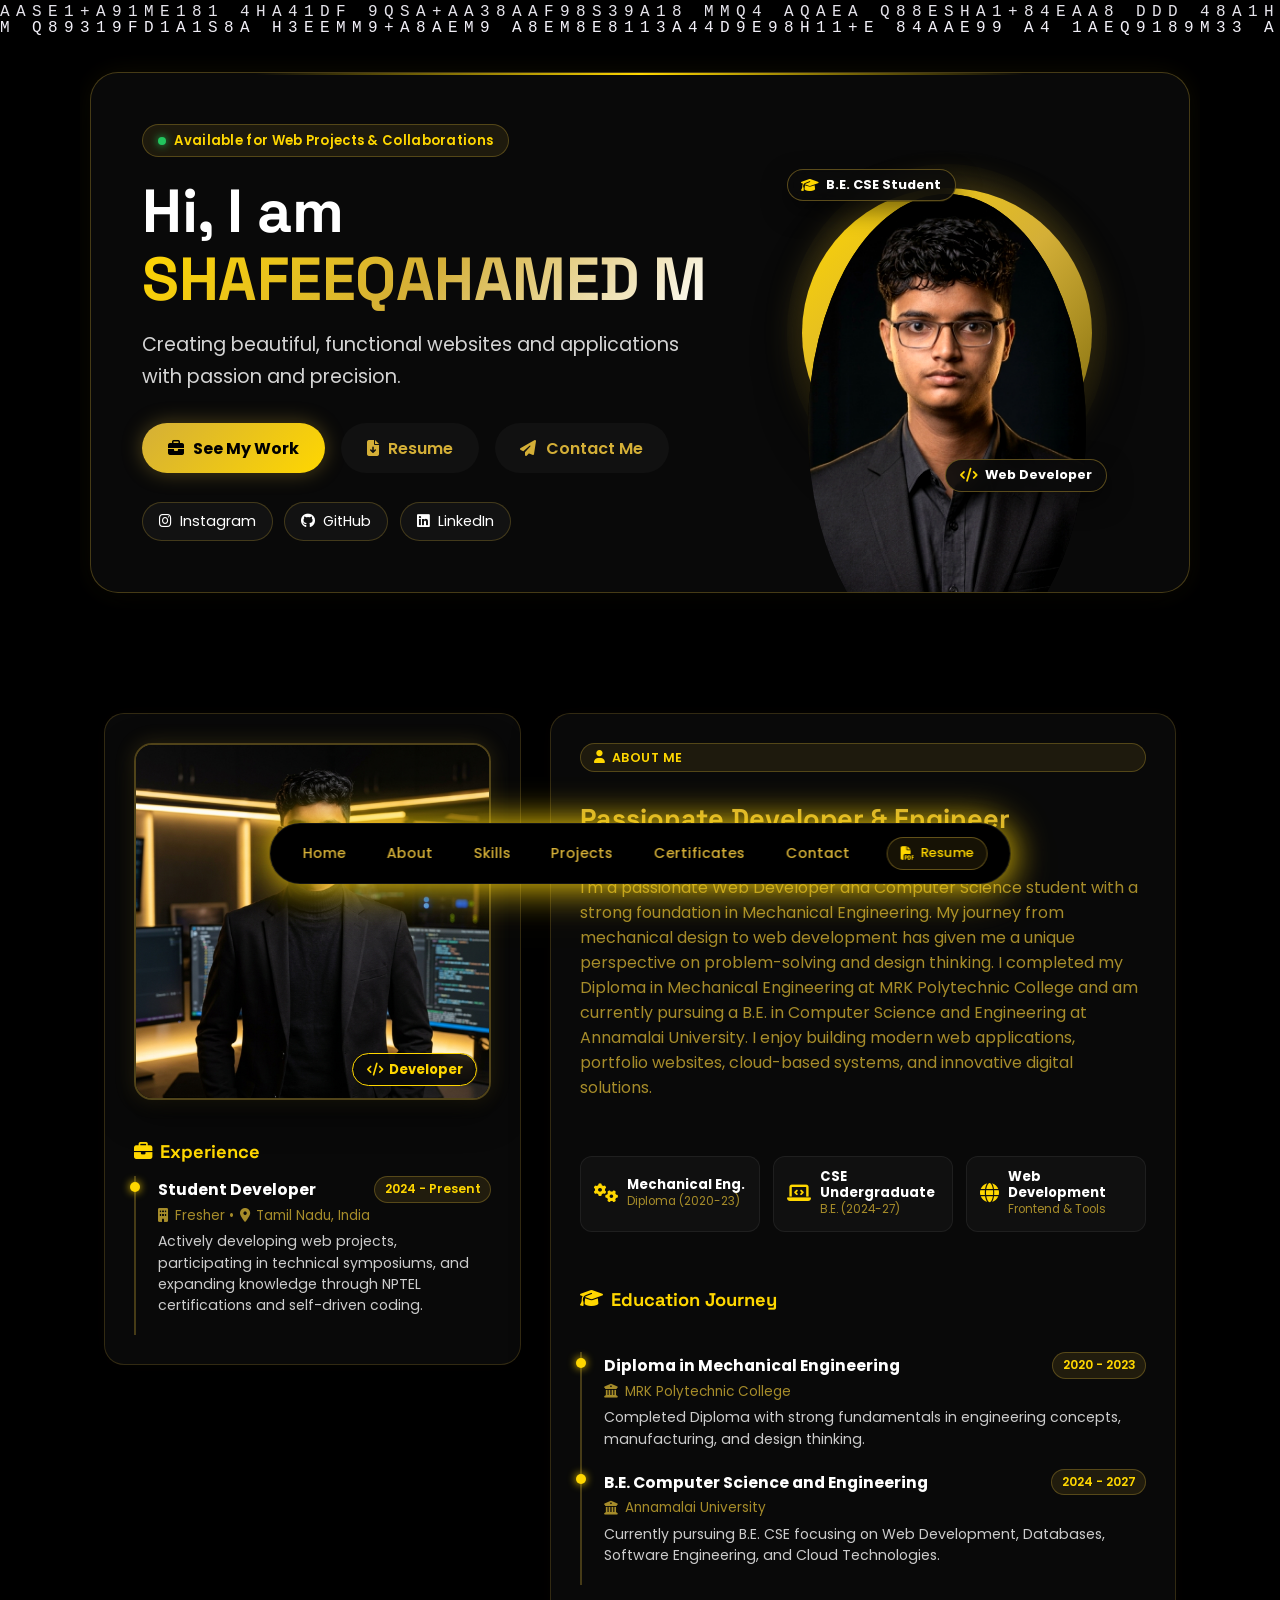
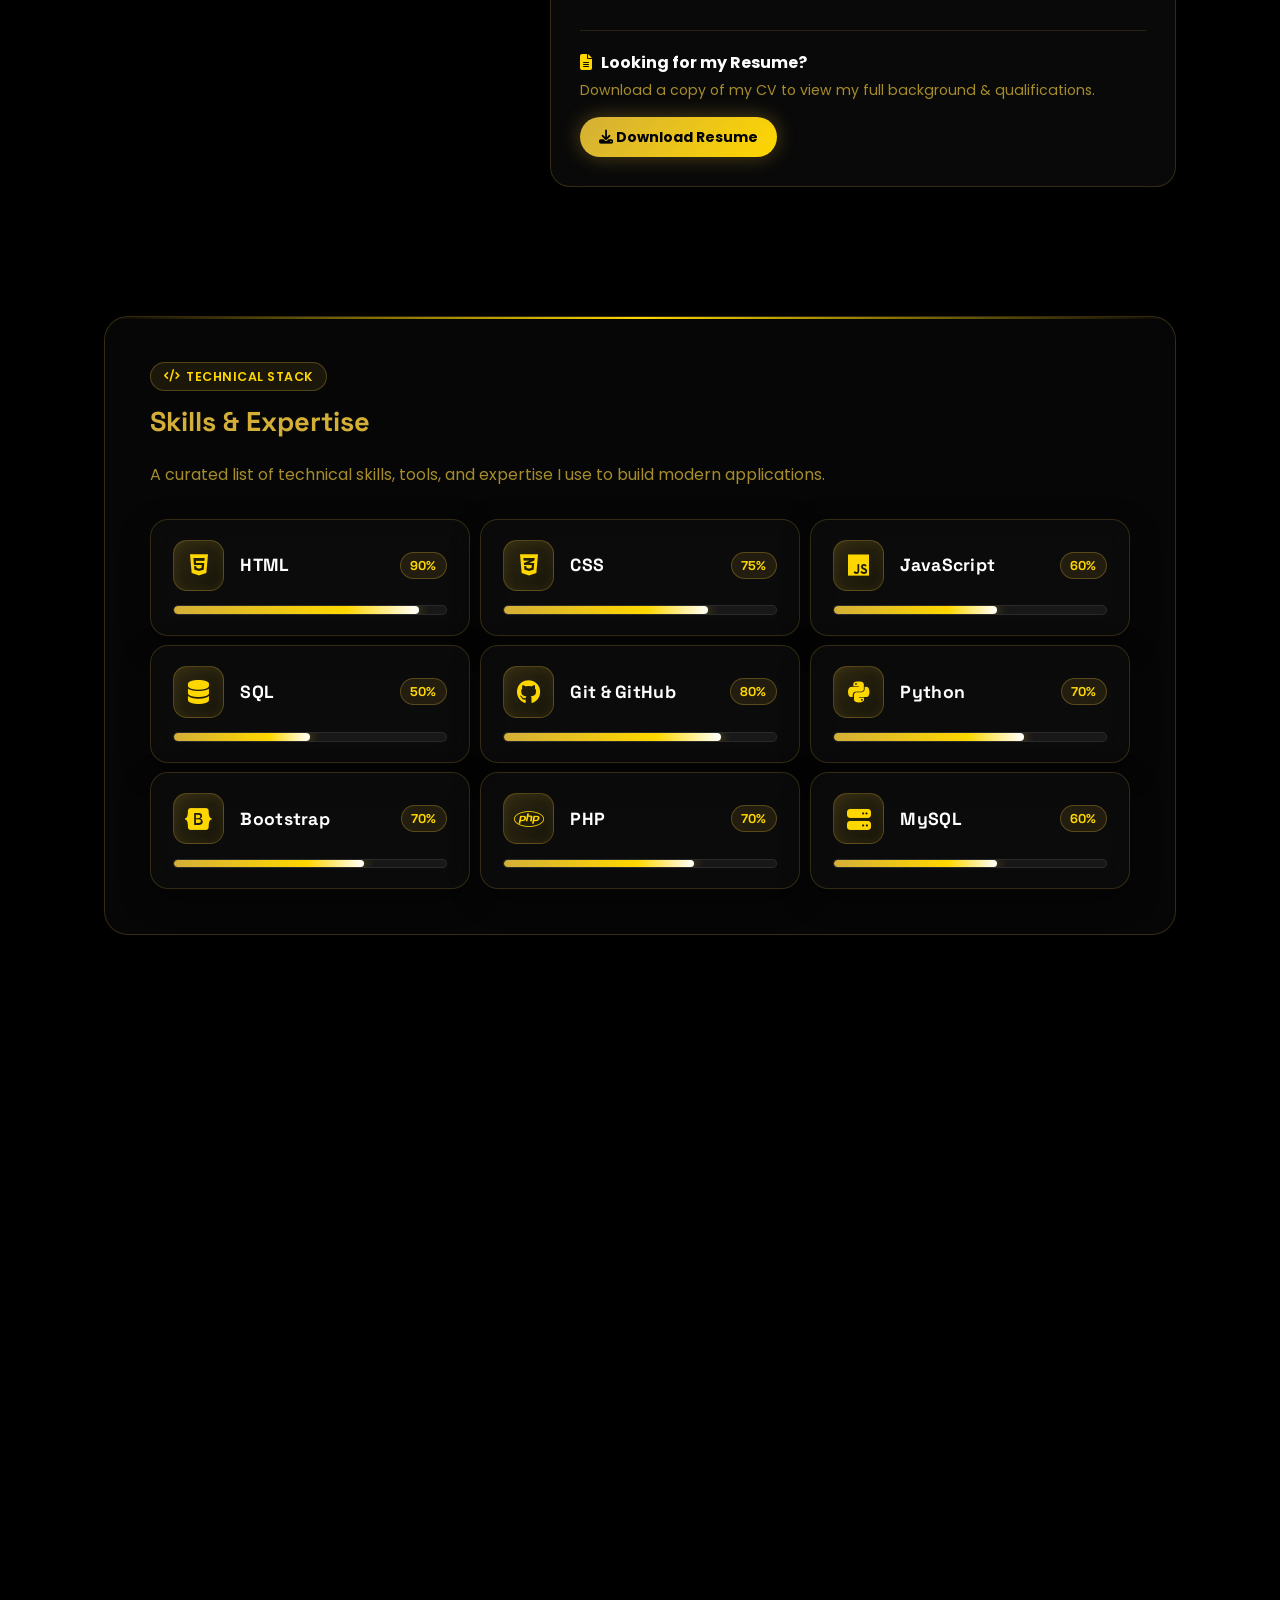
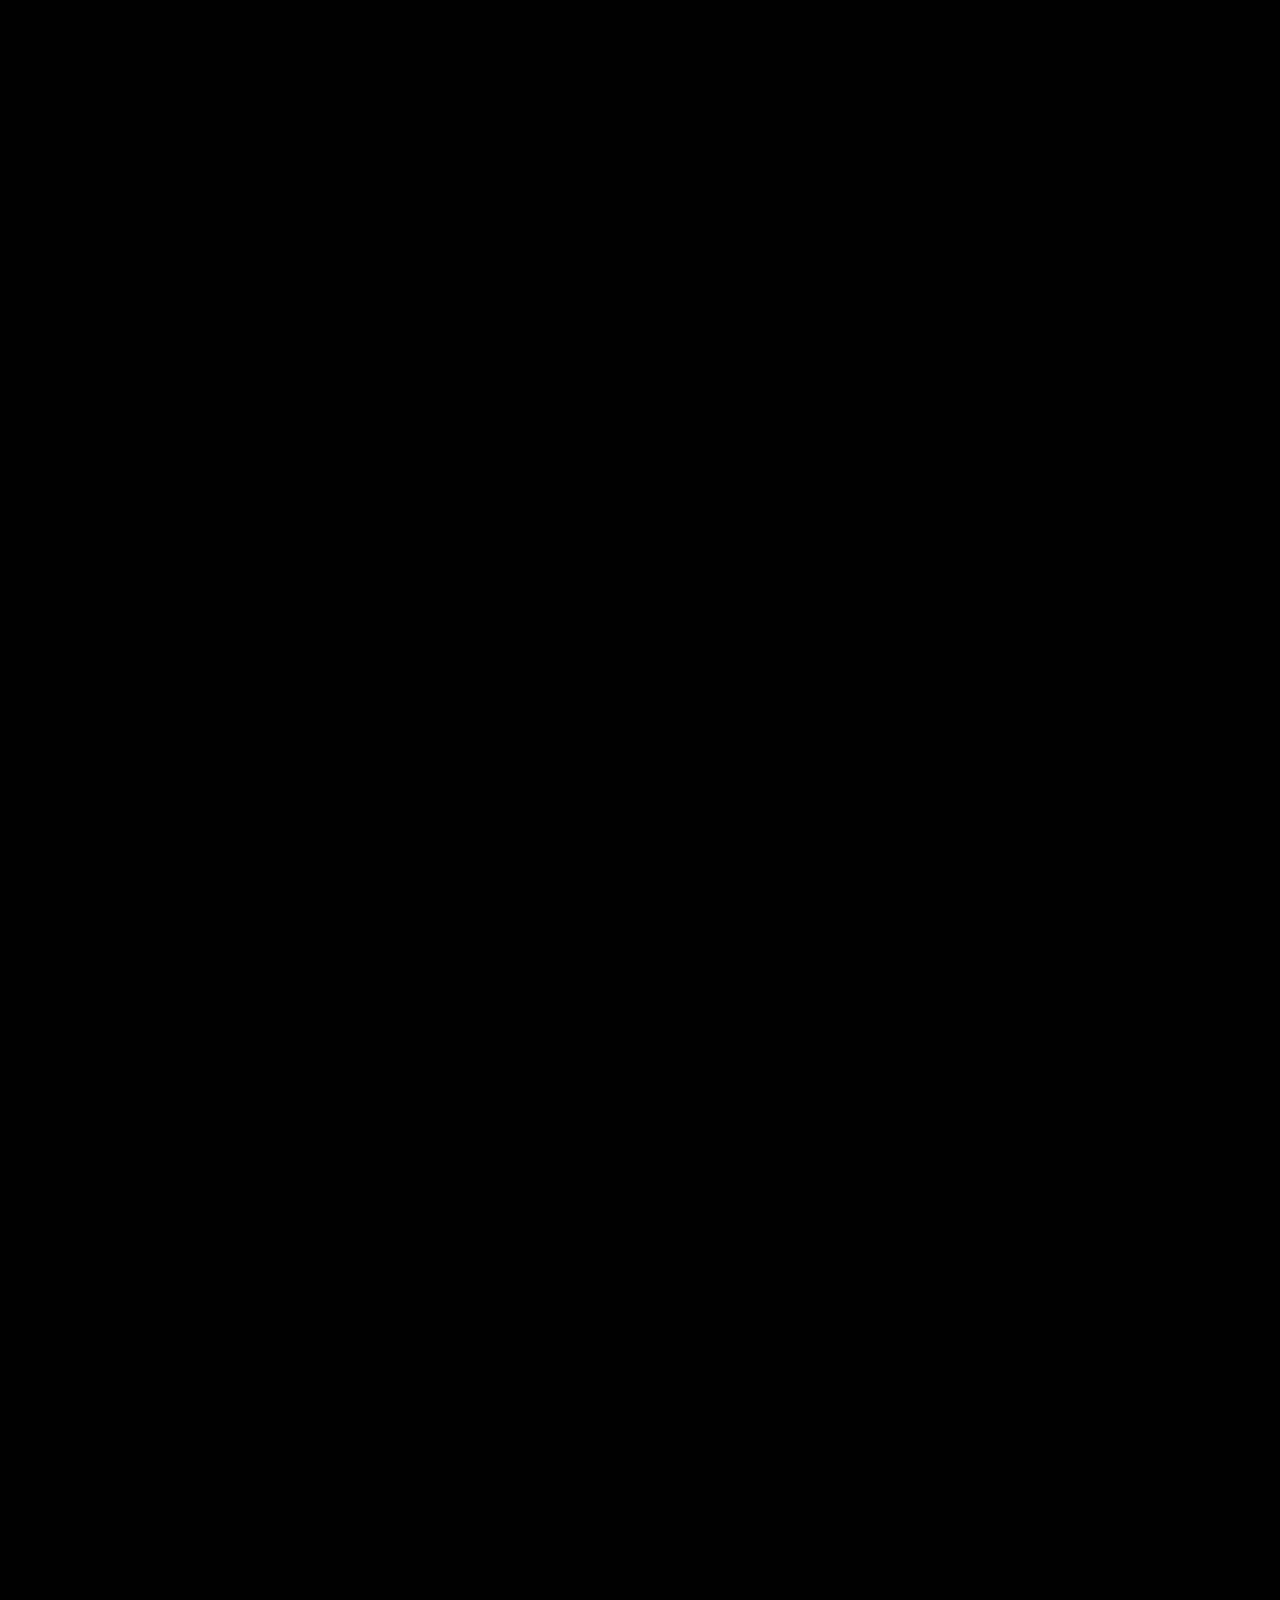
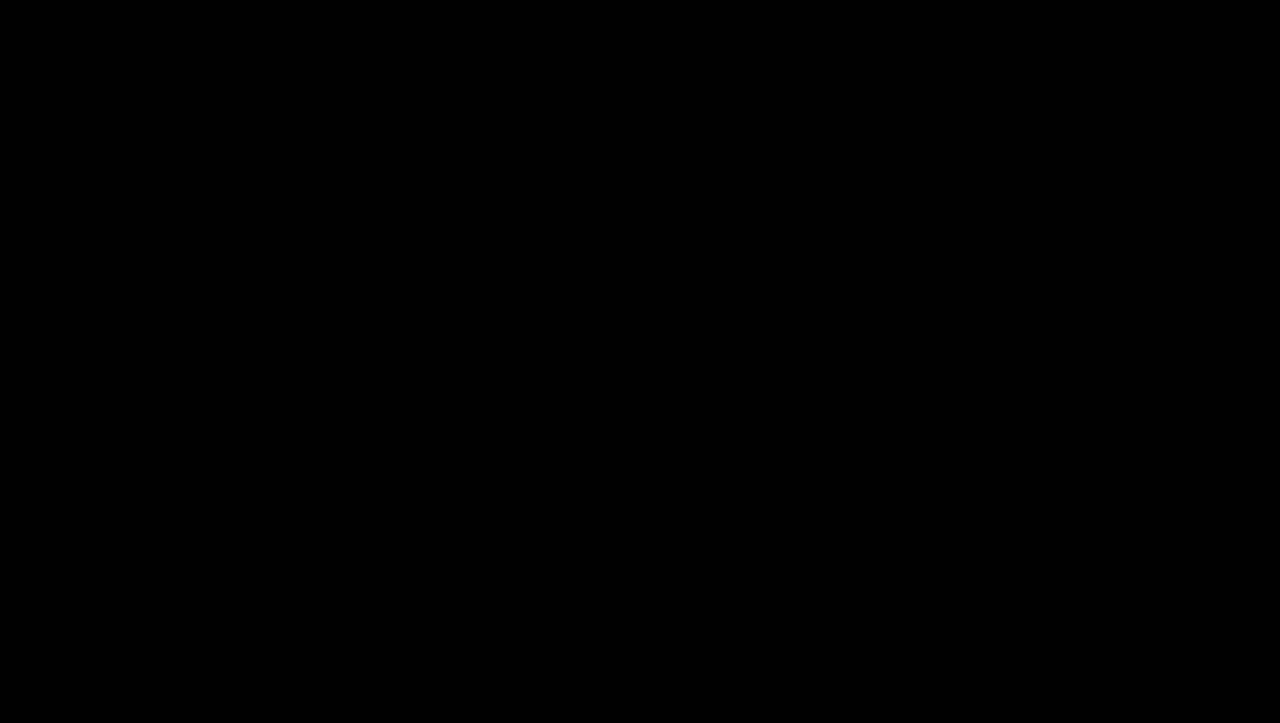
==== commit e5936a30: "Update LinkedIn link in index.html" ====
--- a/index.html
+++ b/index.html
@@ -178,7 +178,7 @@
                             <a href="https://github.com/shafeeqahamedinfo" target="_blank" rel="noopener noreferrer">
                                 <i class="fa-brands fa-github"></i> GitHub
                             </a>
-                            <a href="https://www.linkedin.com/in/shafeeqahamed-m-40b72a309/" target="_blank" rel="noopener noreferrer">
+                            <a href="www.linkedin.com/in/shafeeqahamedinfo" target="_blank" rel="noopener noreferrer">
                                 <i class="fa-brands fa-linkedin"></i> LinkedIn
                             </a>
                         </div>
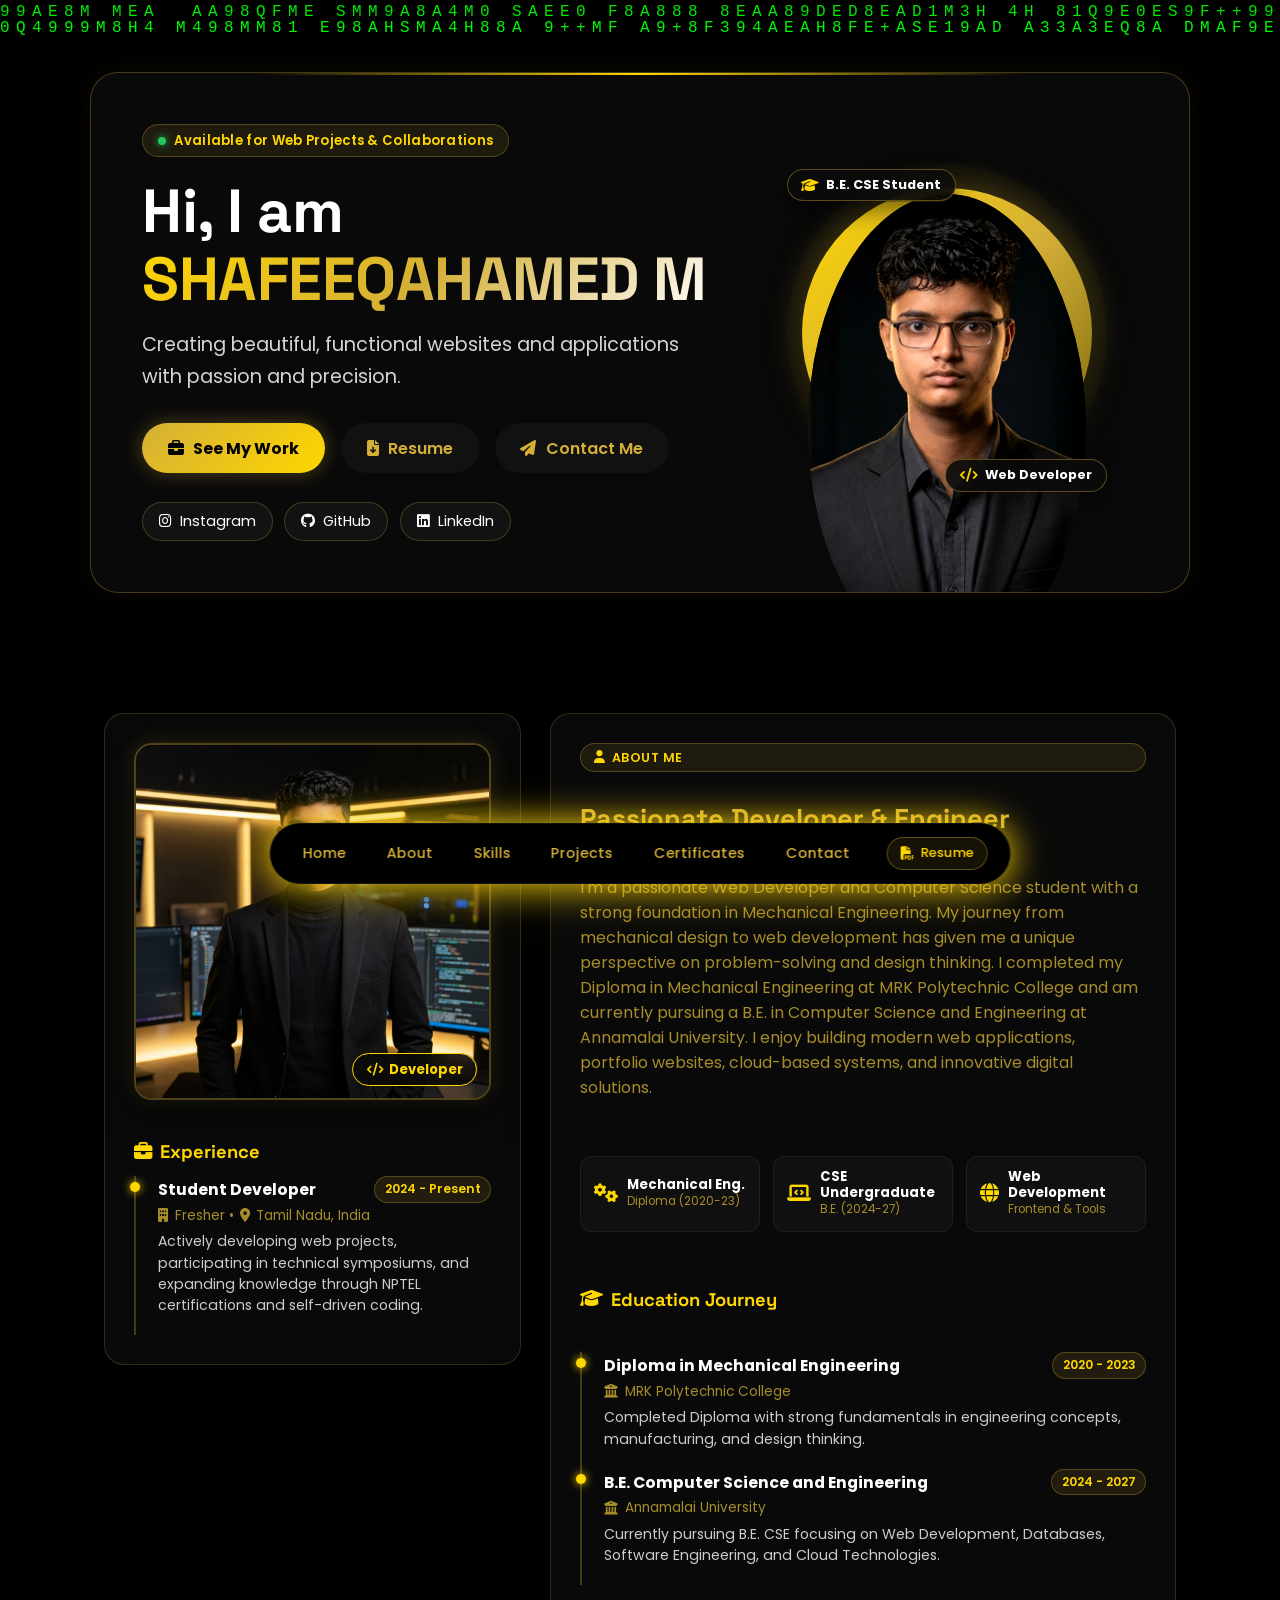
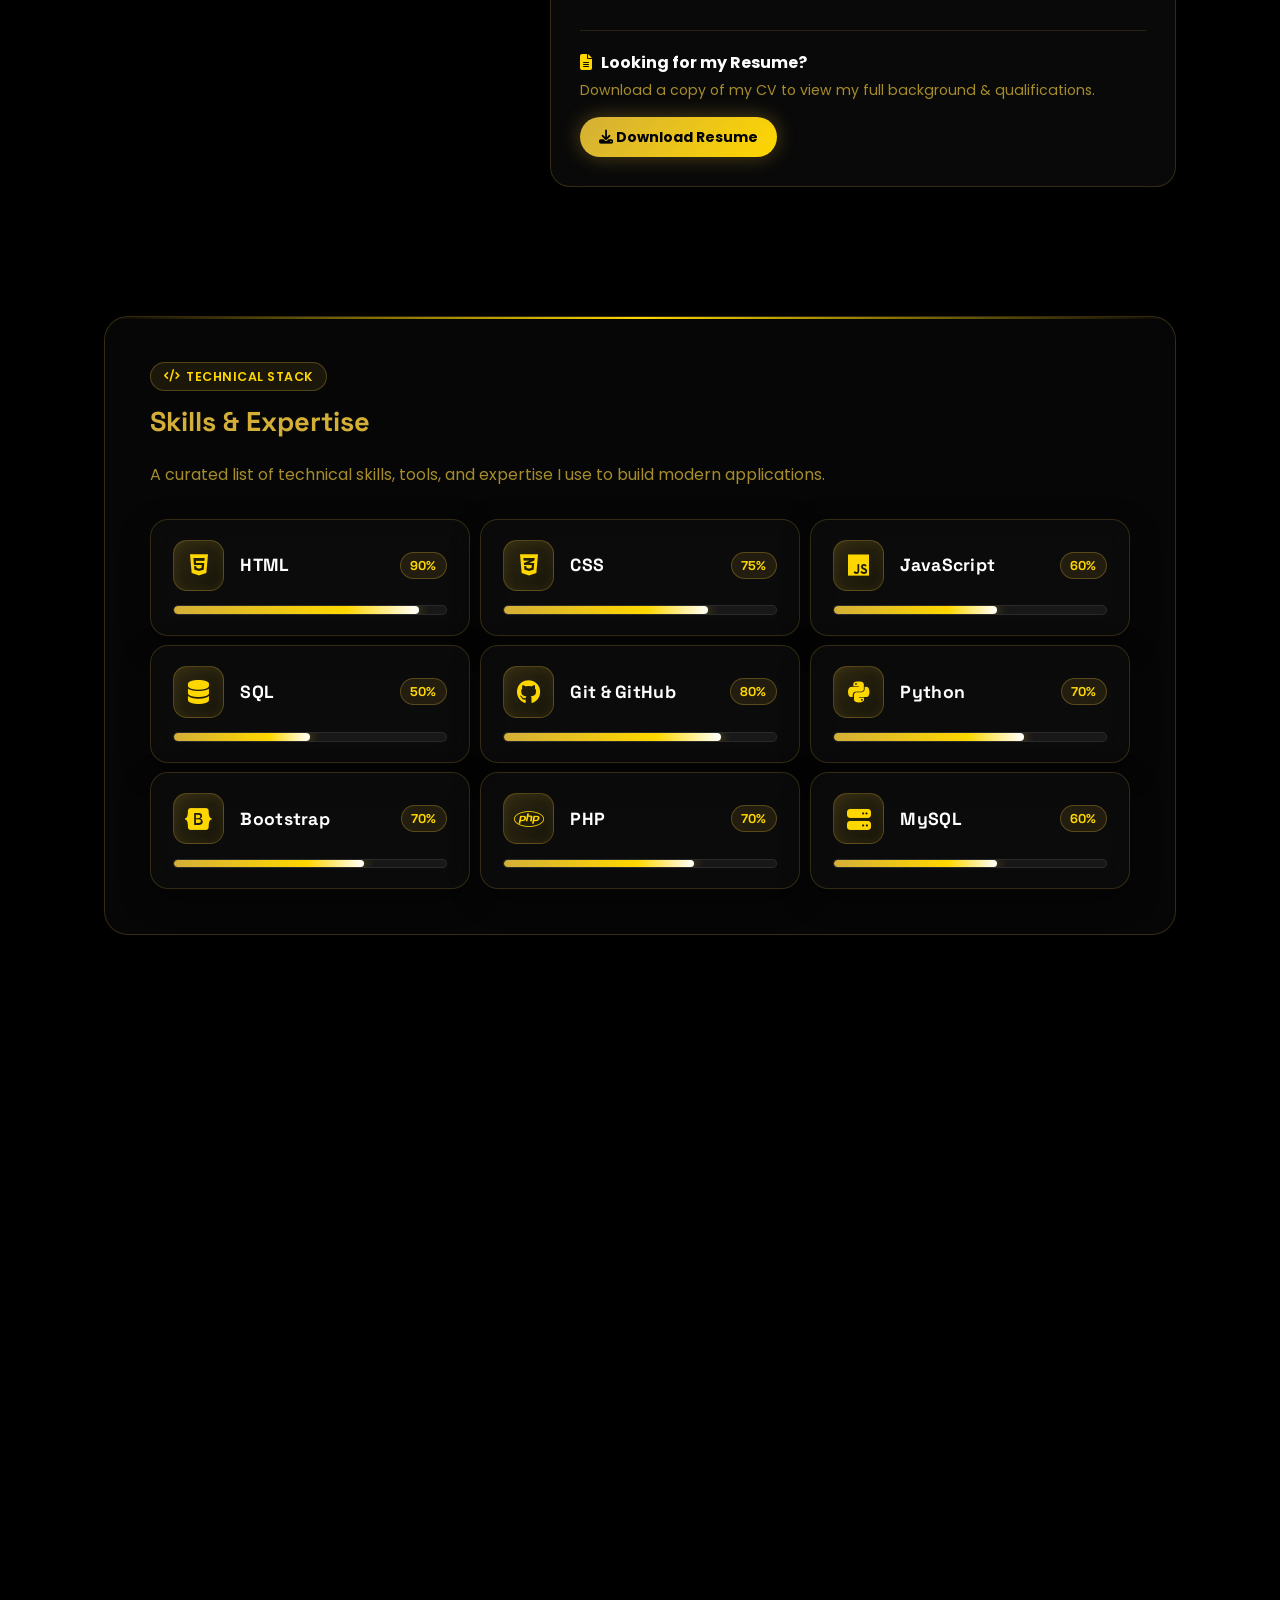
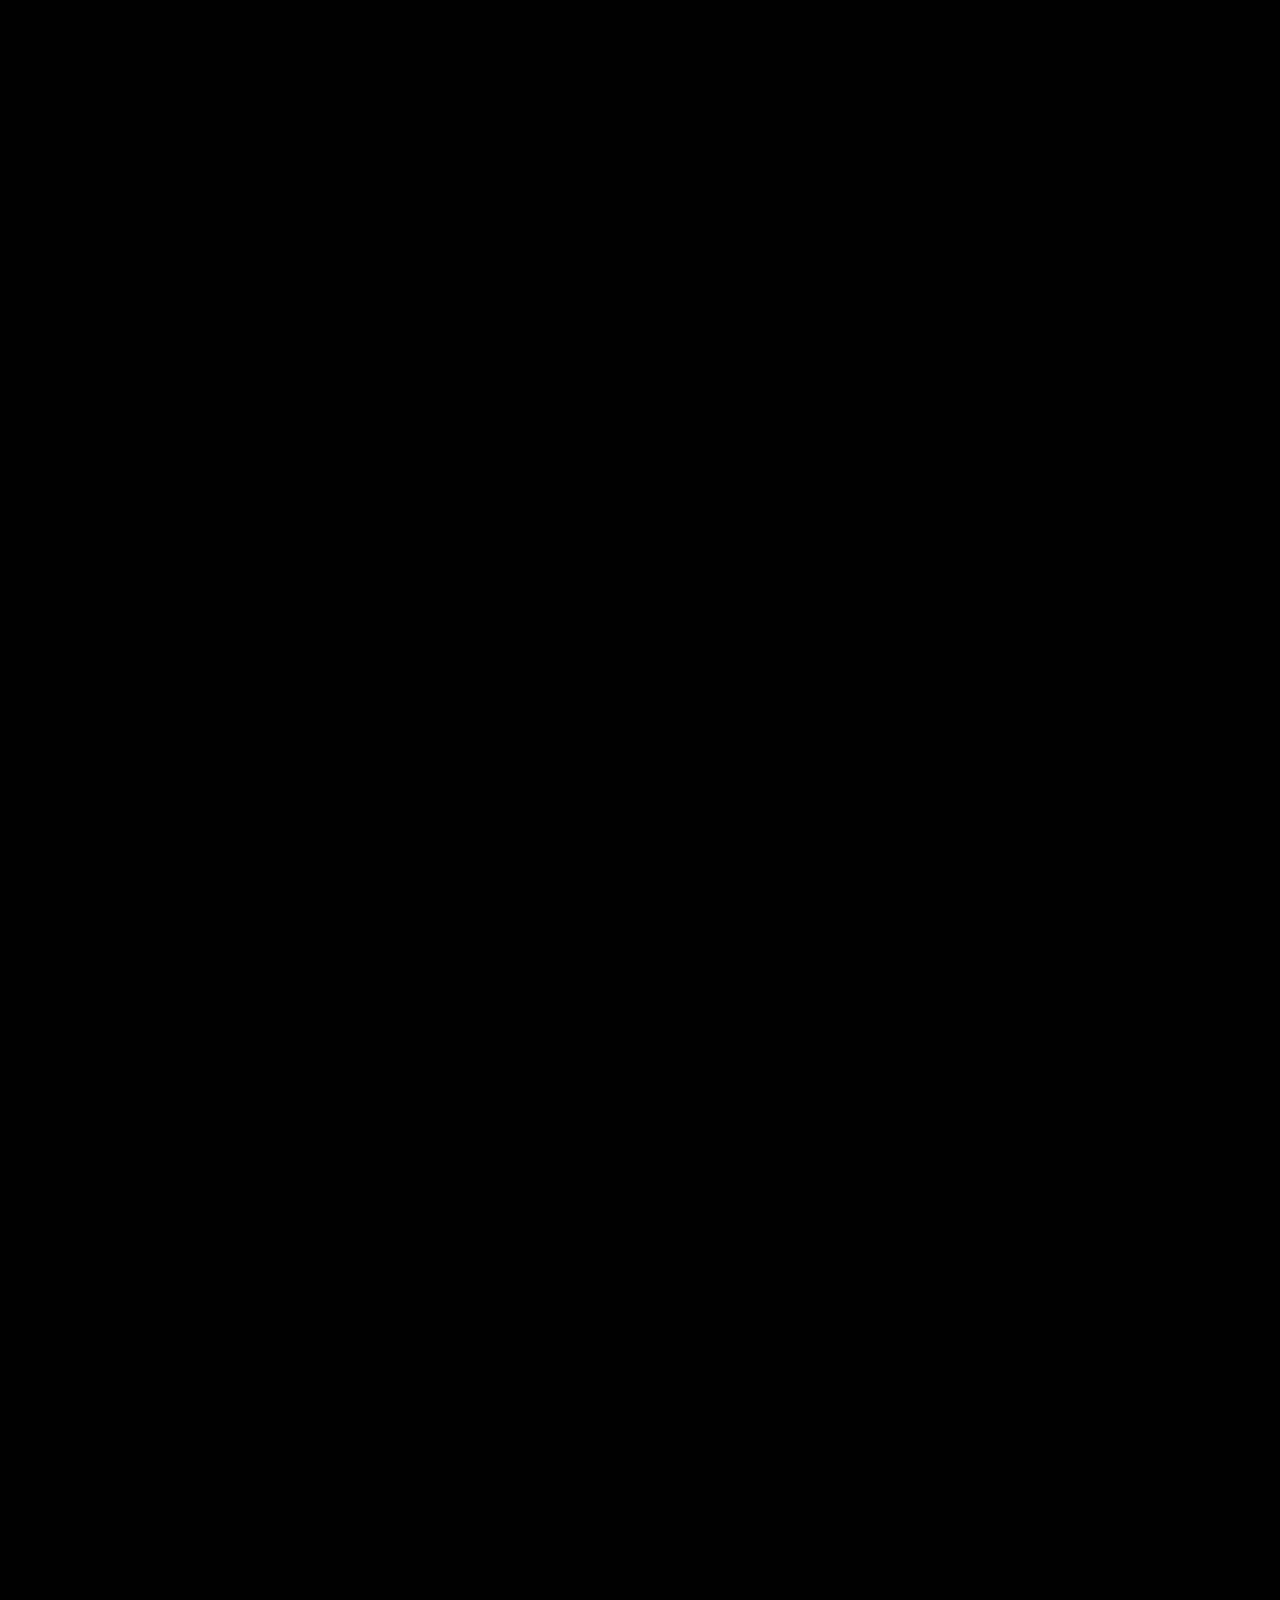
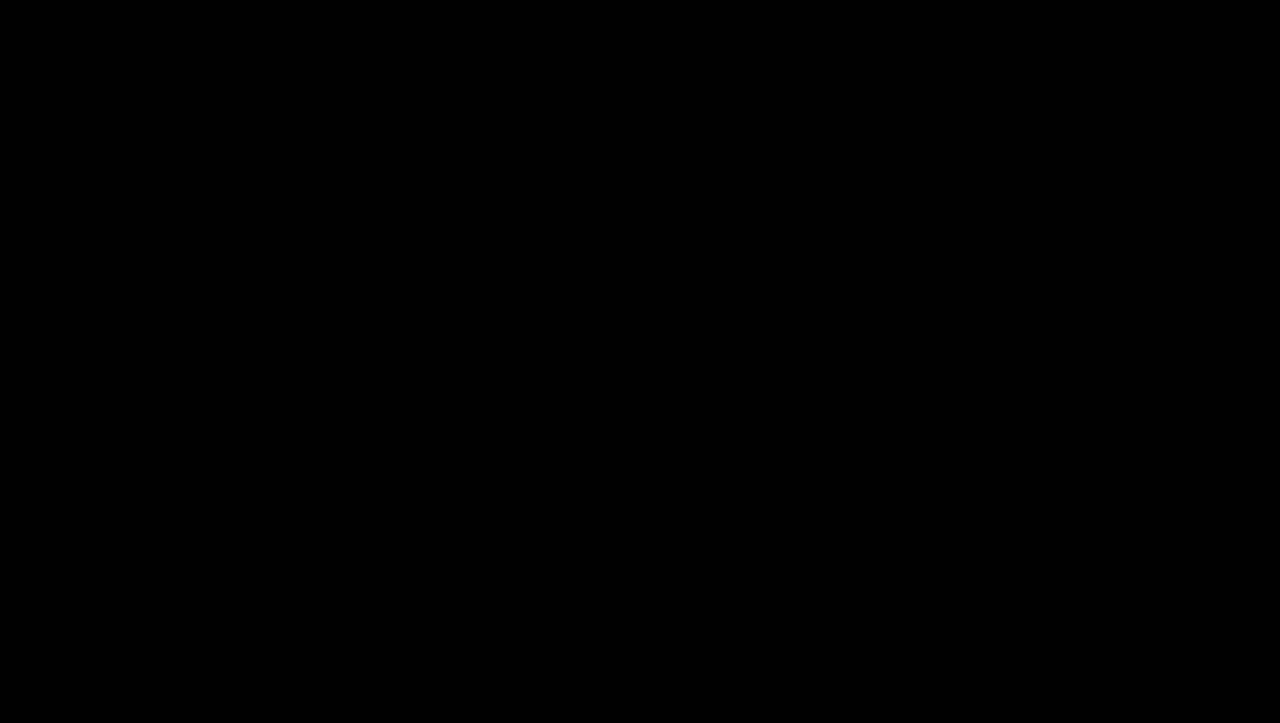
==== commit 0e1714e4: "Update index.html colour change" ====
--- a/index.html
+++ b/index.html
@@ -90,7 +90,7 @@
                 context.fillStyle = "rgba(0, 0, 0, 0.05)";
                 context.fillRect(0, 0, canvas.width, canvas.height);
 
-                context.fillStyle = "rgb(241, 239, 247)";
+                context.fillStyle = "rgb(0, 245, 0)";
                 context.font = `${fontSize}px monospace`;
 
                 for (let i = 0; i < rainDrops.length; i += 1) {
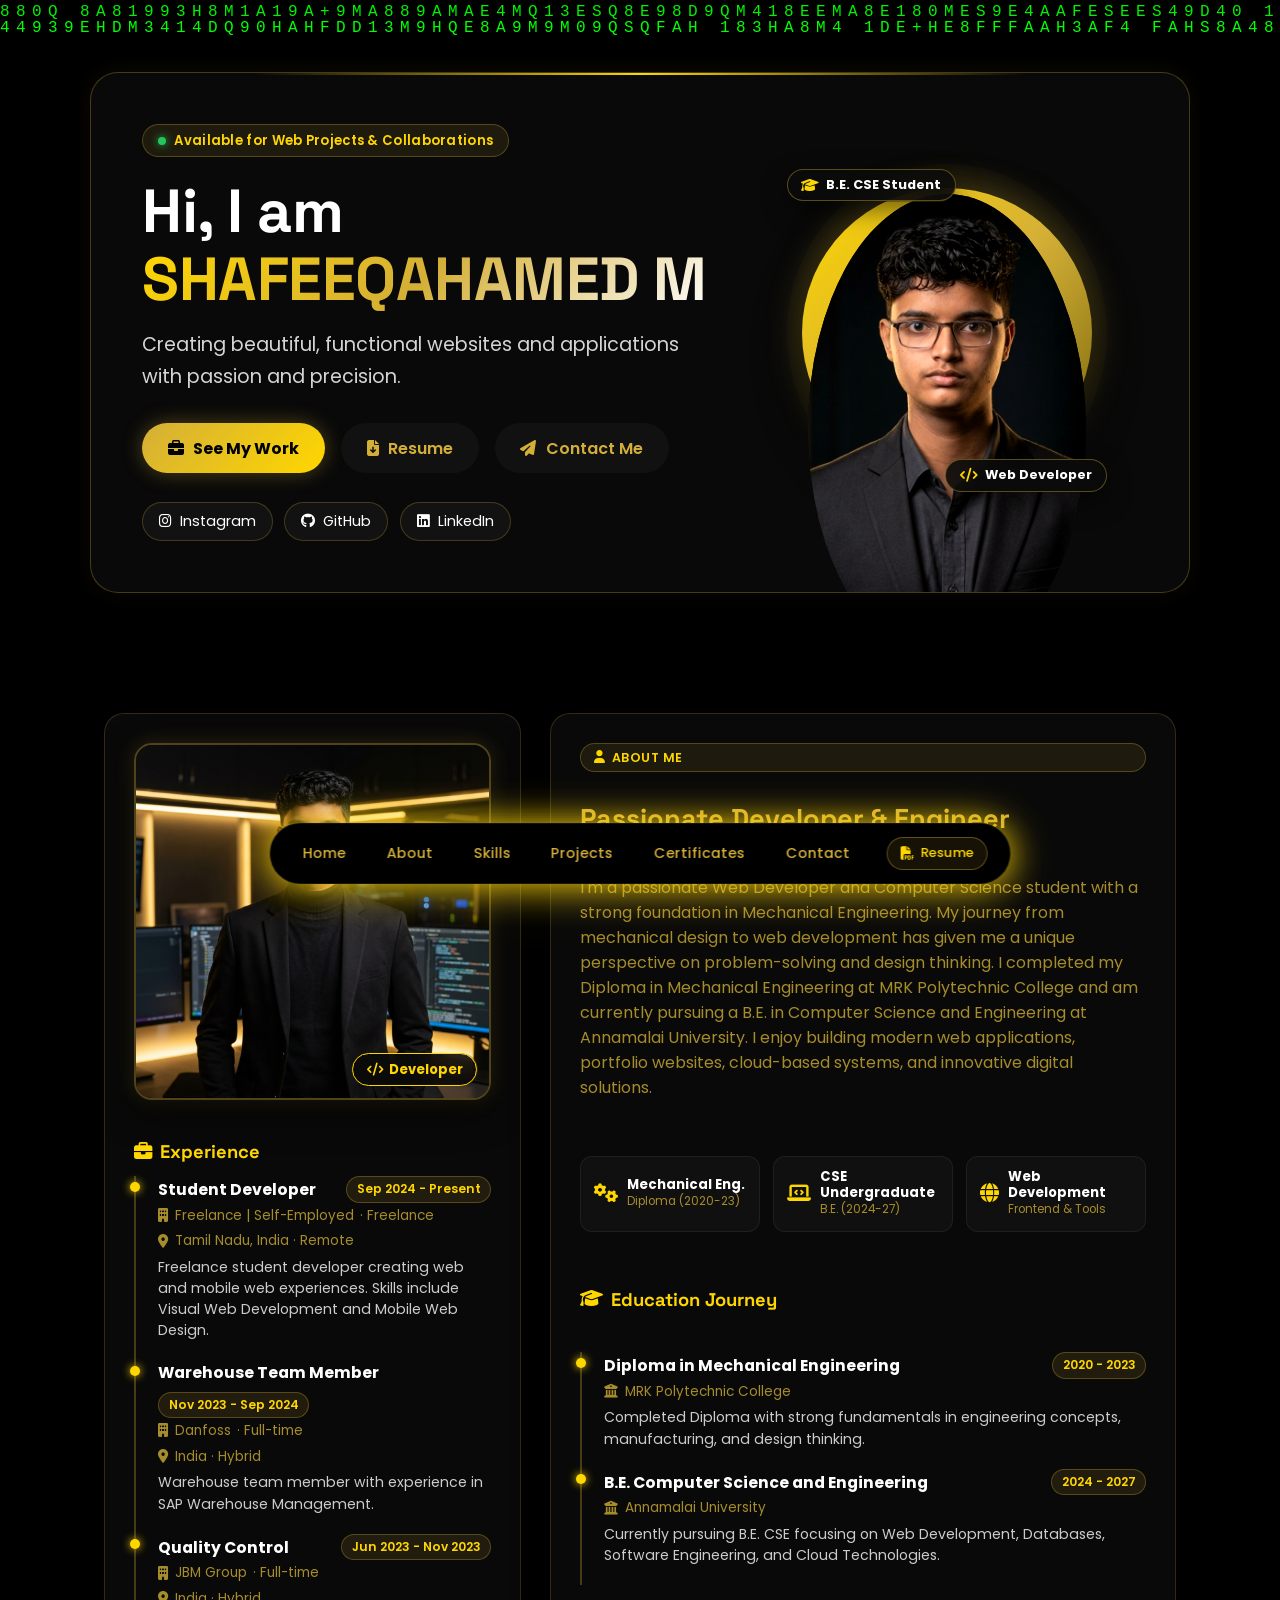
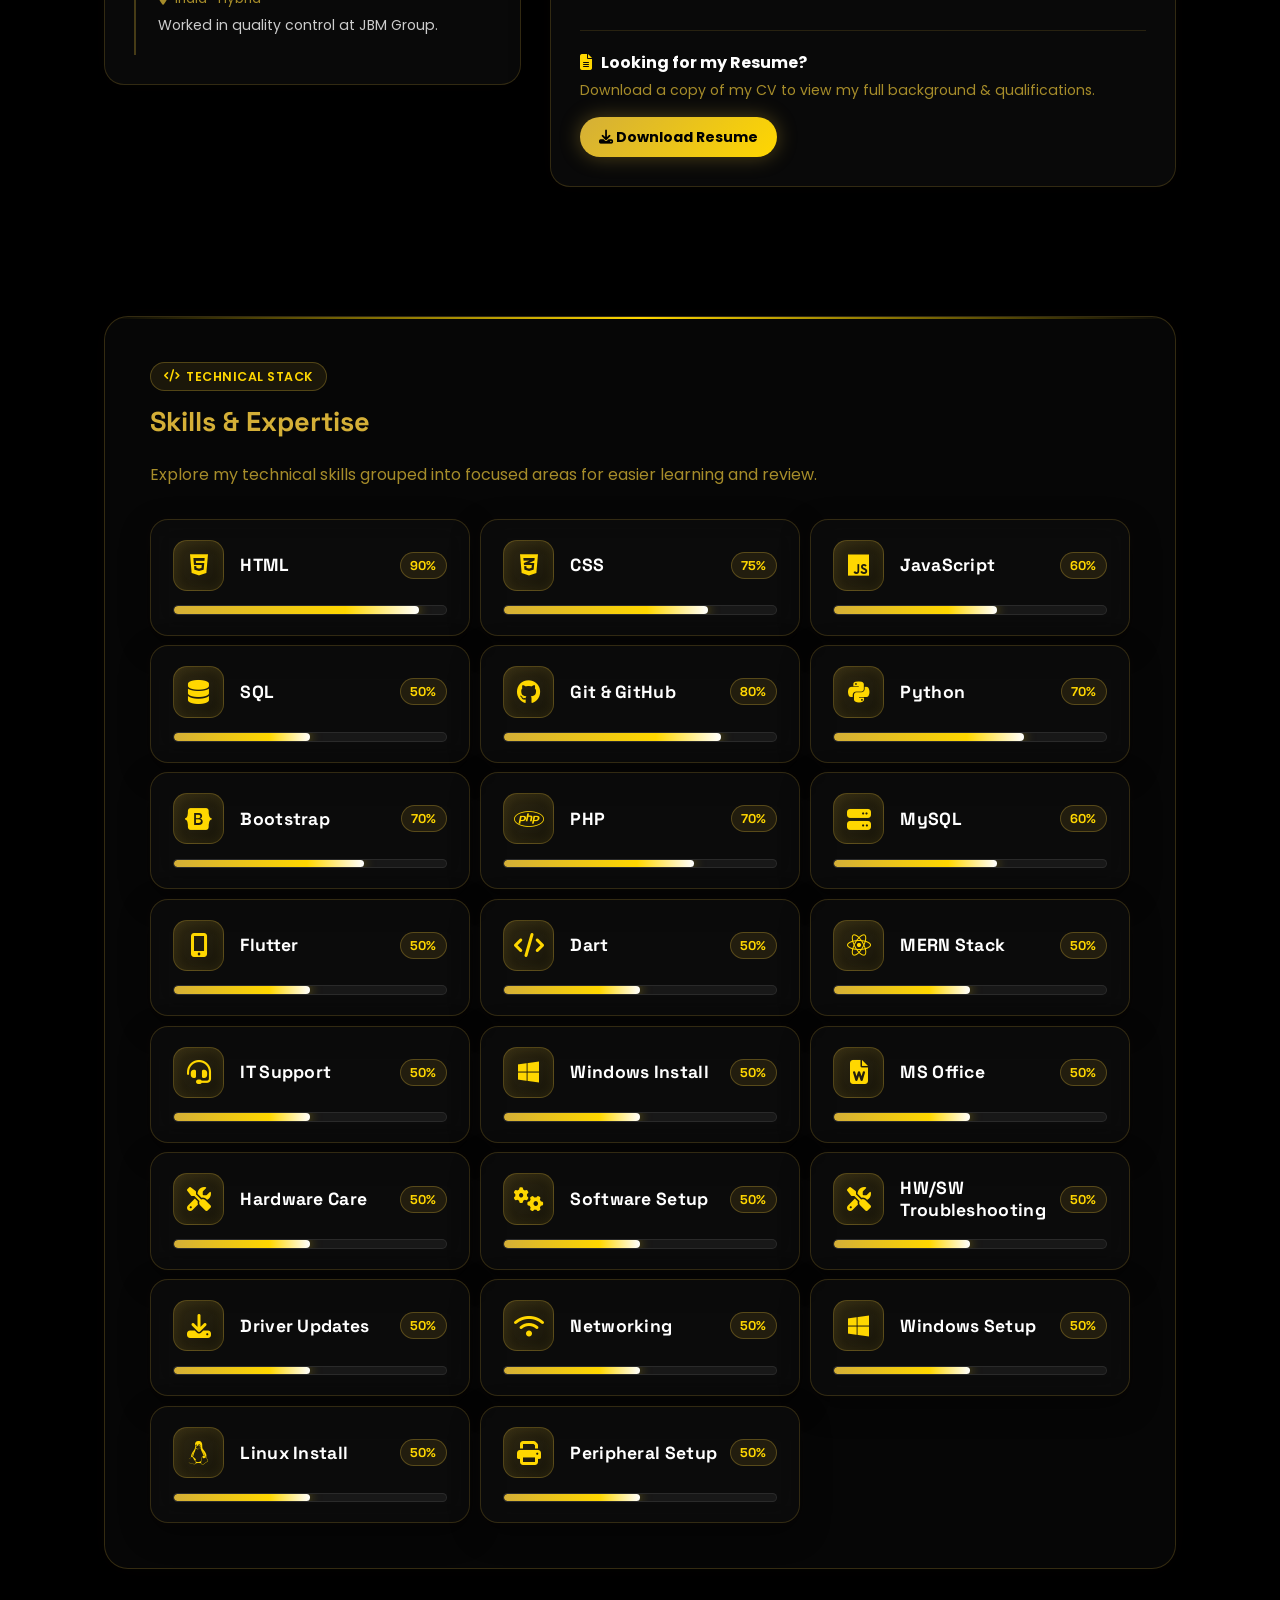
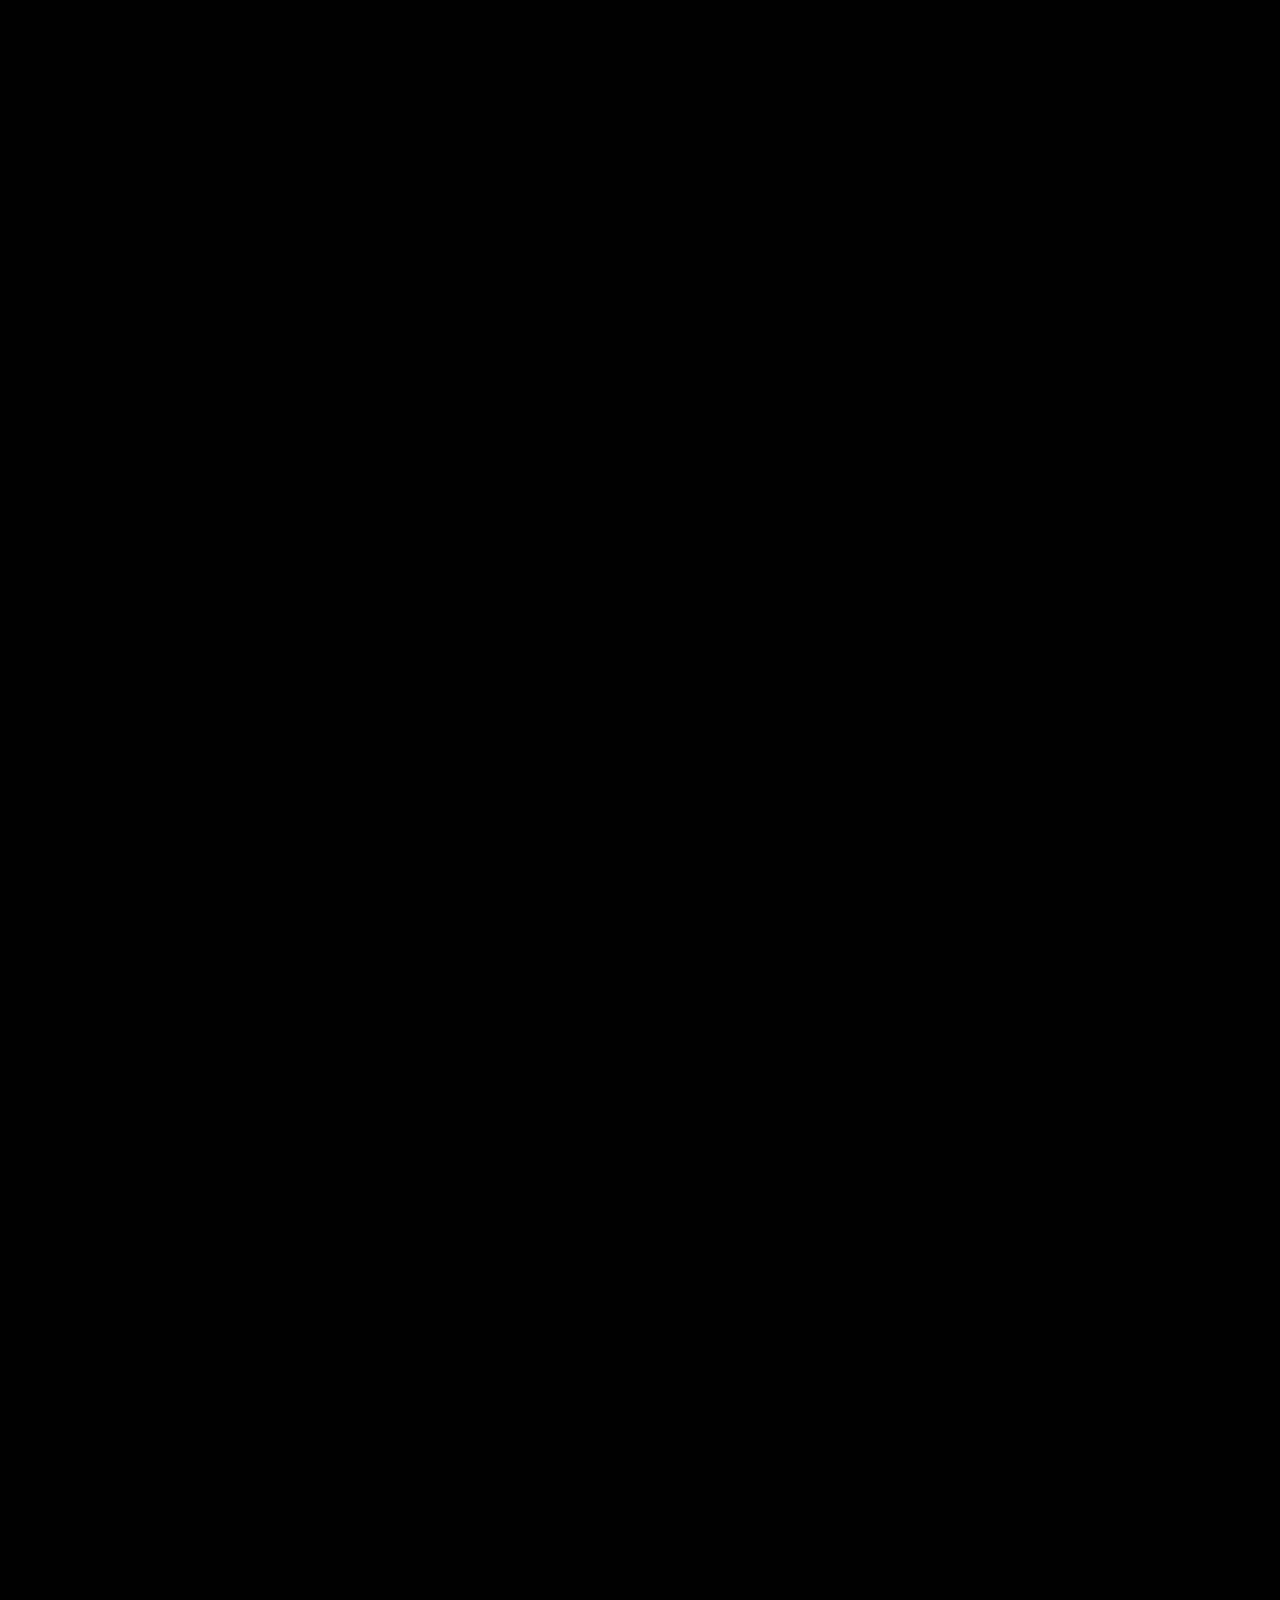
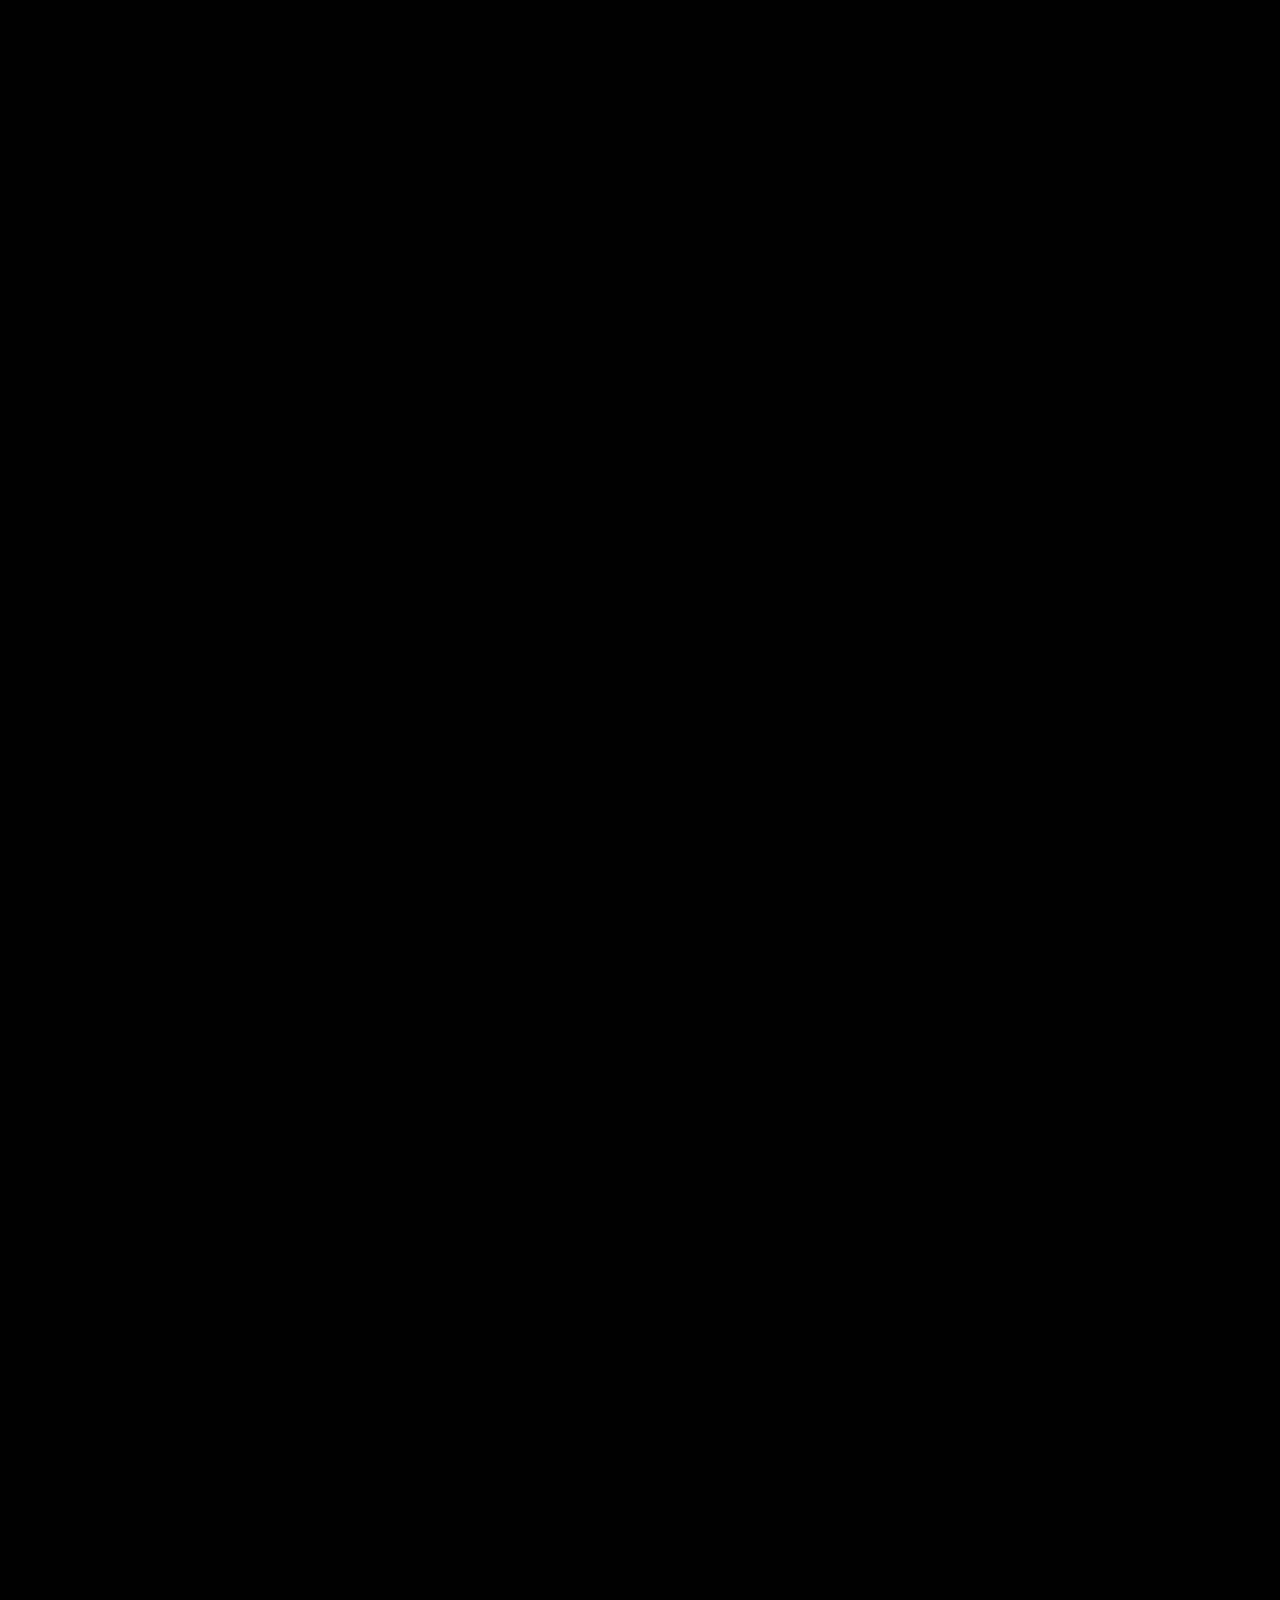
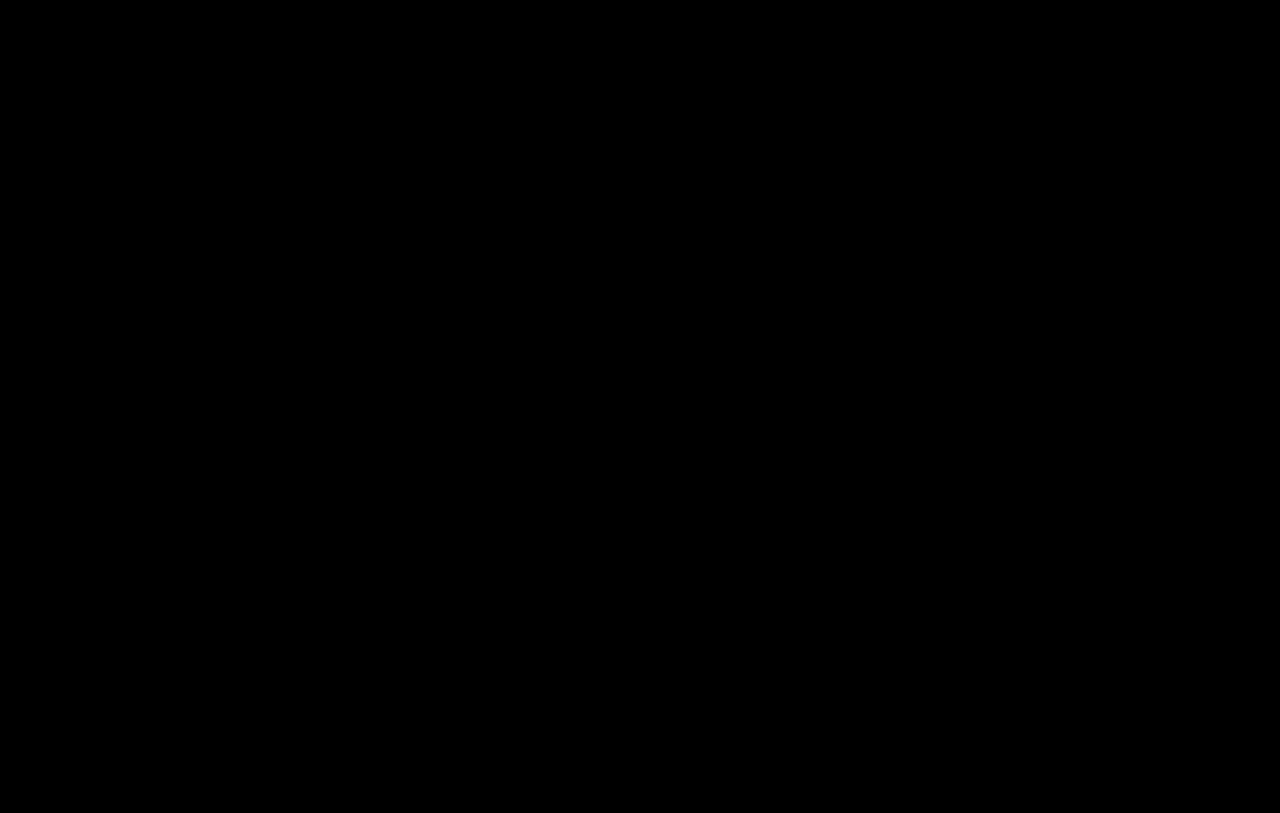
==== commit 831d2baa: "Add files via upload" ====
--- a/index.html
+++ b/index.html
@@ -90,7 +90,7 @@
                 context.fillStyle = "rgba(0, 0, 0, 0.05)";
                 context.fillRect(0, 0, canvas.width, canvas.height);
 
-                context.fillStyle = "rgb(0, 245, 0)";
+                context.fillStyle = "rgb(0, 255, 0)";
                 context.font = `${fontSize}px monospace`;
 
                 for (let i = 0; i < rainDrops.length; i += 1) {
@@ -215,10 +215,29 @@
                             <li>
                                 <div class="timeline-header">
                                     <strong>Student Developer</strong>
-                                    <span class="timeline-badge">2024 - Present</span>
-                                </div>
-                                <div class="timeline-meta"><i class="fa-solid fa-building"></i> Fresher • <i class="fa-solid fa-location-dot"></i> Tamil Nadu, India</div>
-                                <p class="timeline-desc">Actively developing web projects, participating in technical symposiums, and expanding knowledge through NPTEL certifications and self-driven coding.</p>
+                                    <span class="timeline-badge">Sep 2024 - Present</span>
+                                </div>
+                                <div class="timeline-meta"><i class="fa-solid fa-building"></i> <a href="https://www.linkedin.com/company/1256222/" target="_blank" rel="noopener noreferrer">Freelance | Self-Employed</a> · Freelance</div>
+                                <div class="timeline-meta"><i class="fa-solid fa-location-dot"></i> Tamil Nadu, India · Remote</div>
+                                <p class="timeline-desc">Freelance student developer creating web and mobile web experiences. Skills include Visual Web Development and Mobile Web Design.</p>
+                            </li>
+                            <li>
+                                <div class="timeline-header">
+                                    <strong>Warehouse Team Member</strong>
+                                    <span class="timeline-badge">Nov 2023 - Sep 2024</span>
+                                </div>
+                                <div class="timeline-meta"><i class="fa-solid fa-building"></i> <a href="https://www.linkedin.com/company/3260/" target="_blank" rel="noopener noreferrer">Danfoss</a> · Full-time</div>
+                                <div class="timeline-meta"><i class="fa-solid fa-location-dot"></i> India · Hybrid</div>
+                                <p class="timeline-desc">Warehouse team member with experience in SAP Warehouse Management.</p>
+                            </li>
+                            <li>
+                                <div class="timeline-header">
+                                    <strong>Quality Control</strong>
+                                    <span class="timeline-badge">Jun 2023 - Nov 2023</span>
+                                </div>
+                                <div class="timeline-meta"><i class="fa-solid fa-building"></i> <a href="https://www.linkedin.com/company/132712/" target="_blank" rel="noopener noreferrer">JBM Group</a> · Full-time</div>
+                                <div class="timeline-meta"><i class="fa-solid fa-location-dot"></i> India · Hybrid</div>
+                                <p class="timeline-desc">Worked in quality control at JBM Group.</p>
                             </li>
                         </ul>
                     </div>
@@ -293,7 +312,7 @@
                     <div class="section-header-wrap" style="margin-bottom: 2rem;">
                         <span class="page-category-tag"><i class="fa-solid fa-code"></i> Technical Stack</span>
                         <h2>Skills &amp; Expertise</h2>
-                        <p class="section-intro">A curated list of technical skills, tools, and expertise I use to build modern applications.</p>
+                        <p class="section-intro">Explore my technical skills grouped into focused areas for easier learning and review.</p>
                     </div>
                     <div id="skillsGrid" class="grid">
                         <article class="card skill-card">
@@ -411,6 +430,166 @@
                             <div class="skill-progress">
                                 <div class="skill-progress__bar" style="--fill: 60%;"></div>
                             </div>
+                        </article>
+
+                        <article class="card skill-card">
+                            <div class="skill-card-top">
+                                <div class="skill-icon"><i class="fa-solid fa-mobile-screen-button"></i></div>
+                                <div class="skill-meta">
+                                    <h3>Flutter</h3>
+                                    <span class="skill-badge">50%</span>
+                                </div>
+                            </div>
+                            <div class="skill-progress">
+                                <div class="skill-progress__bar" style="--fill: 50%;"></div>
+                            </div>
+                        </article>
+
+                        <article class="card skill-card">
+                            <div class="skill-card-top">
+                                <div class="skill-icon"><i class="fa-solid fa-code"></i></div>
+                                <div class="skill-meta">
+                                    <h3>Dart</h3>
+                                    <span class="skill-badge">50%</span>
+                                </div>
+                            </div>
+                            <div class="skill-progress">
+                                <div class="skill-progress__bar" style="--fill: 50%;"></div>
+                            </div>
+                        </article>
+
+                        <article class="card skill-card">
+                            <div class="skill-card-top">
+                                <div class="skill-icon"><i class="fa-brands fa-react"></i></div>
+                                <div class="skill-meta">
+                                    <h3>MERN Stack</h3>
+                                    <span class="skill-badge">50%</span>
+                                </div>
+                            </div>
+                            <div class="skill-progress">
+                                <div class="skill-progress__bar" style="--fill: 50%;"></div>
+                            </div>
+                        </article>
+
+                        <article class="card skill-card" title="IT Support &amp; Troubleshooting">
+                            <div class="skill-card-top">
+                                <div class="skill-icon"><i class="fa-solid fa-headset"></i></div>
+                                <div class="skill-meta">
+                                    <h3>IT Support</h3>
+                                    <span class="skill-badge">50%</span>
+                                </div>
+                            </div>
+                            <div class="skill-progress"><div class="skill-progress__bar" style="--fill: 50%;"></div></div>
+                        </article>
+
+                        <article class="card skill-card" title="Operating System Installation (Windows)">
+                            <div class="skill-card-top">
+                                <div class="skill-icon"><i class="fa-brands fa-windows"></i></div>
+                                <div class="skill-meta">
+                                    <h3>Windows Install</h3>
+                                    <span class="skill-badge">50%</span>
+                                </div>
+                            </div>
+                            <div class="skill-progress"><div class="skill-progress__bar" style="--fill: 50%;"></div></div>
+                        </article>
+
+                        <article class="card skill-card" title="MS Office (Word, Excel, PowerPoint)">
+                            <div class="skill-card-top">
+                                <div class="skill-icon"><i class="fa-solid fa-file-word"></i></div>
+                                <div class="skill-meta">
+                                    <h3>MS Office</h3>
+                                    <span class="skill-badge">50%</span>
+                                </div>
+                            </div>
+                            <div class="skill-progress"><div class="skill-progress__bar" style="--fill: 50%;"></div></div>
+                        </article>
+
+                        <article class="card skill-card" title="Computer Hardware &amp; Maintenance">
+                            <div class="skill-card-top">
+                                <div class="skill-icon"><i class="fa-solid fa-screwdriver-wrench"></i></div>
+                                <div class="skill-meta">
+                                    <h3>Hardware Care</h3>
+                                    <span class="skill-badge">50%</span>
+                                </div>
+                            </div>
+                            <div class="skill-progress"><div class="skill-progress__bar" style="--fill: 50%;"></div></div>
+                        </article>
+
+                        <article class="card skill-card" title="Software Installation &amp; Configuration">
+                            <div class="skill-card-top">
+                                <div class="skill-icon"><i class="fa-solid fa-gears"></i></div>
+                                <div class="skill-meta">
+                                    <h3>Software Setup</h3>
+                                    <span class="skill-badge">50%</span>
+                                </div>
+                            </div>
+                            <div class="skill-progress"><div class="skill-progress__bar" style="--fill: 50%;"></div></div>
+                        </article>
+
+                        <article class="card skill-card" title="Hardware and Software Troubleshooting">
+                            <div class="skill-card-top">
+                                <div class="skill-icon"><i class="fa-solid fa-screwdriver-wrench"></i></div>
+                                <div class="skill-meta">
+                                    <h3>HW/SW Troubleshooting</h3>
+                                    <span class="skill-badge">50%</span>
+                                </div>
+                            </div>
+                            <div class="skill-progress"><div class="skill-progress__bar" style="--fill: 50%;"></div></div>
+                        </article>
+
+                        <article class="card skill-card" title="Driver Installation &amp; Updates">
+                            <div class="skill-card-top">
+                                <div class="skill-icon"><i class="fa-solid fa-download"></i></div>
+                                <div class="skill-meta">
+                                    <h3>Driver Updates</h3>
+                                    <span class="skill-badge">50%</span>
+                                </div>
+                            </div>
+                            <div class="skill-progress"><div class="skill-progress__bar" style="--fill: 50%;"></div></div>
+                        </article>
+
+                        <article class="card skill-card" title="Basic Networking &amp; Connectivity Troubleshooting">
+                            <div class="skill-card-top">
+                                <div class="skill-icon"><i class="fa-solid fa-wifi"></i></div>
+                                <div class="skill-meta">
+                                    <h3>Networking</h3>
+                                    <span class="skill-badge">50%</span>
+                                </div>
+                            </div>
+                            <div class="skill-progress"><div class="skill-progress__bar" style="--fill: 50%;"></div></div>
+                        </article>
+
+                        <article class="card skill-card" title="System Formatting and Windows Configuration">
+                            <div class="skill-card-top">
+                                <div class="skill-icon"><i class="fa-brands fa-windows"></i></div>
+                                <div class="skill-meta">
+                                    <h3>Windows Setup</h3>
+                                    <span class="skill-badge">50%</span>
+                                </div>
+                            </div>
+                            <div class="skill-progress"><div class="skill-progress__bar" style="--fill: 50%;"></div></div>
+                        </article>
+
+                        <article class="card skill-card" title="Linux Operating System Installation">
+                            <div class="skill-card-top">
+                                <div class="skill-icon"><i class="fa-brands fa-linux"></i></div>
+                                <div class="skill-meta">
+                                    <h3>Linux Install</h3>
+                                    <span class="skill-badge">50%</span>
+                                </div>
+                            </div>
+                            <div class="skill-progress"><div class="skill-progress__bar" style="--fill: 50%;"></div></div>
+                        </article>
+
+                        <article class="card skill-card" title="Peripheral Device Installation (Printer, Scanner, etc.)">
+                            <div class="skill-card-top">
+                                <div class="skill-icon"><i class="fa-solid fa-print"></i></div>
+                                <div class="skill-meta">
+                                    <h3>Peripheral Setup</h3>
+                                    <span class="skill-badge">50%</span>
+                                </div>
+                            </div>
+                            <div class="skill-progress"><div class="skill-progress__bar" style="--fill: 50%;"></div></div>
                         </article>
                     </div>
                 </div>
@@ -464,6 +643,24 @@
                             <p>E-commerce platform for shoe sales</p>
                             <span class="card-link">View Project Details <i class="fa-solid fa-arrow-right"></i></span>
                         </a>
+                        <a href="project.html?id=9" class="card">
+                            <img src="assets/image porject/it care support/it support.png" loading="lazy" decoding="async" alt="SmartCampus IT Care">
+                            <h3>SmartCampus IT Care</h3>
+                            <p>MERN Stack IT support and ticketing platform</p>
+                            <span class="card-link">View Project Details <i class="fa-solid fa-arrow-right"></i></span>
+                        </a>
+                        <a href="project.html?id=7" class="card">
+                            <img src="assets/image porject/flutter &amp; dart/Simple Calculator flutter/Simple Calculator 2.jpeg" loading="lazy" decoding="async" alt="Simple Calculator">
+                            <h3>Simple Calculator</h3>
+                            <p>Mobile calculator application</p>
+                            <span class="card-link">View Project Details <i class="fa-solid fa-arrow-right"></i></span>
+                        </a>
+                        <a href="project.html?id=8" class="card">
+                            <img src="assets/image porject/flutter &amp; dart/text to vioce flutter/text to vioce  (1).jpeg" loading="lazy" decoding="async" alt="Text to Voice">
+                            <h3>Text to Voice</h3>
+                            <p>Flutter text-to-speech application</p>
+                            <span class="card-link">View Project Details <i class="fa-solid fa-arrow-right"></i></span>
+                        </a>
                     </div>
                 </div>
             </div>
@@ -488,6 +685,36 @@
                             <img src="assets/Certifications/NPTEL26CS55S95310080204640062_page-0001.jpg" loading="lazy" decoding="async" alt="Cloud Computing">
                             <h3>Cloud Computing</h3>
                             <p>NPTEL Certification</p>
+                            <span class="card-link">View Certificate Details <i class="fa-solid fa-arrow-right"></i></span>
+                        </a>
+                        <a href="certificate.html?id=3" class="card">
+                            <img src="assets/Certifications/Modern Blue Internship Certificate.png" loading="lazy" decoding="async" alt="Widezo Internship Certificate">
+                            <h3>Full Stack Development Internship</h3>
+                            <p>Widezo Private Limited</p>
+                            <span class="card-link">View Certificate Details <i class="fa-solid fa-arrow-right"></i></span>
+                        </a>
+                        <a href="certificate.html?id=4" class="card">
+                            <img src="assets/Certifications/Danfoss Spot Recognition Award.png" loading="lazy" decoding="async" alt="Danfoss Spot Recognition Award">
+                            <h3>Spot Recognition Award</h3>
+                            <p>Danfoss</p>
+                            <span class="card-link">View Certificate Details <i class="fa-solid fa-arrow-right"></i></span>
+                        </a>
+                        <a href="certificate.html?id=5" class="card">
+                            <img src="assets/Certifications/Annamalai University Certificate of Appreciation.png" loading="lazy" decoding="async" alt="COMPSEM25 Certificate of Appreciation">
+                            <h3>COMPSEM'25 - Web Development &amp; Design</h3>
+                            <p>Certificate of Appreciation</p>
+                            <span class="card-link">View Certificate Details <i class="fa-solid fa-arrow-right"></i></span>
+                        </a>
+                        <a href="certificate.html?id=6" class="card">
+                            <img src="assets/Certifications/Annamalai University Appreciation Certificate.png" loading="lazy" decoding="async" alt="FEAT Library Appreciation Certificate">
+                            <h3>FEAT Library Voluntary Service</h3>
+                            <p>Certificate of Appreciation</p>
+                            <span class="card-link">View Certificate Details <i class="fa-solid fa-arrow-right"></i></span>
+                        </a>
+                        <a href="certificate.html?id=7" class="card">
+                            <img src="assets/Certifications/Annamalai University Appreciation Certificate (1).png" loading="lazy" decoding="async" alt="COMPSEM26 UI UX Certificate of Appreciation">
+                            <h3>COMPSEM'26 - UI/UX Design</h3>
+                            <p>Certificate of Appreciation</p>
                             <span class="card-link">View Certificate Details <i class="fa-solid fa-arrow-right"></i></span>
                         </a>
                         
